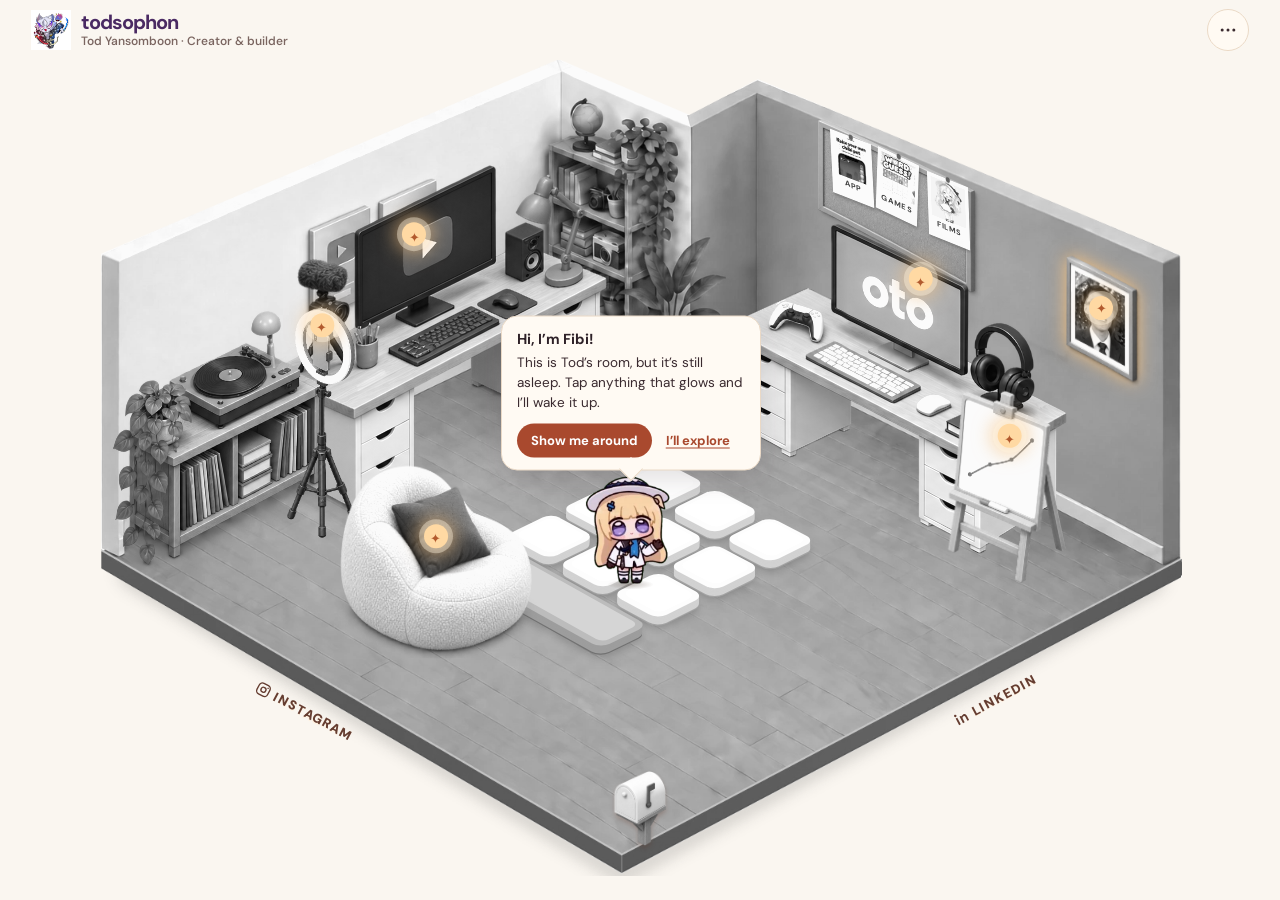
==== index.html @ 8a1beaa6 "Publish calmer guided room with grayscale reveal Built from todsophon-portfolio dd5a5fe with npm run" ====
<!doctype html>
<html lang="en">
<head>
  <meta charset="UTF-8">
  <meta name="viewport" content="width=device-width, initial-scale=1">
  <meta name="theme-color" content="#362051">
  <meta name="description" content="Step inside Tod Yansomboon's little world of content, community, and AI companions. Explore YouTube, TikTok, and Oto at Frisson Labs.">
  <title>Todsophon — Tod Yansomboon · Creator & builder</title>
  <link rel="icon" type="image/png" href="assets/tod-mascot.png">
  <link rel="stylesheet" href="styles.css">
  <link rel="stylesheet" href="room.css?v=19">
  <link rel="stylesheet" href="portfolio.css">
  <link rel="stylesheet" href="brand.css">
  <link rel="stylesheet" href="brand-details.css">
  <link rel="stylesheet" href="room-experience.css?v=32">
  <link rel="stylesheet" href="gallery.css">
  <link rel="stylesheet" href="room-first.css?v=32">
  <link rel="stylesheet" href="room-reveal.css?v=41">
  <link rel="stylesheet" href="pinboard.css?v=19">
  <link rel="stylesheet" href="portfolio-update.css?v=37">
  <link rel="stylesheet" href="guided-room.css?v=41">
  <script src="content.js?v=41" defer></script>
  <script src="app.js?v=41" defer></script>
  <script type="module" src="pinboard.js?v=41"></script>
  <script type="module" src="room.js?v=41"></script>
  <script type="module" src="room-experience.js?v=32"></script>
</head>
<body>
  <a class="skip-link" href="#scene-section">Skip to the room</a>
  <header class="site-header">
    <a class="brand" href="./" aria-label="Todsophon — Tod Yansomboon, home"><img class="brand-mascot" src="assets/tod-mascot.png" alt="" width="600" height="600"><span class="brand-caption">todsophon<span>Tod Yansomboon · Creator &amp; builder</span></span></a>
    <div class="room-menu">
      <button class="room-menu-button" id="room-menu-button" type="button" aria-expanded="false" aria-controls="room-menu" aria-label="Menu"><svg viewBox="0 0 24 24" width="20" height="20" fill="currentColor" aria-hidden="true"><circle cx="5" cy="12" r="1.8"/><circle cx="12" cy="12" r="1.8"/><circle cx="19" cy="12" r="1.8"/></svg></button>
      <div class="room-menu-list" id="room-menu" hidden>
        <a href="#about" data-open="about">About Tod</a>
        <a href="#resume" data-open="resume">Résumé</a>
        <a href="mailto:todsopon@hotmail.com">Email Tod</a>
        <hr>
        <button class="view-toggle" id="view-toggle" type="button" aria-pressed="false">List view</button>
        <button class="arrange-toggle" id="arrange-toggle" type="button" aria-pressed="false" aria-controls="scene room-editor">Arrange room</button>
        <button id="keys-play" type="button">Let Fibi play the keyboard</button>
        <button id="sound-toggle" type="button" aria-pressed="true">Keyboard sound: on</button>
        <button id="tour-replay" type="button">Replay Fibi’s tour</button>
      </div>
    </div>
  </header>

  <main id="main">
    <section class="world" aria-labelledby="welcome-heading">
      <div class="intro">
        <p class="eyebrow"><span class="tiny-star" aria-hidden="true">✦</span> CONTENT. COMMUNITY. PRODUCT.</p>
        <h1 id="welcome-heading">A little world<br>of things<br> I <em>make.</em></h1>
        <div class="intro-person">
          <a class="portrait-print" data-open="about" href="#about" aria-label="Meet Tod — read my story">
            <img src="assets/tod-portrait.png" alt="Tod Yansomboon" width="200" height="200" decoding="async">
            <span class="portrait-caption" aria-hidden="true">that's me <span>↗</span></span>
          </a>
          <p class="intro-copy"><strong>Hey, I'm Tod.</strong>I turn audience insights into content and product experiences.</p>
        </div>
        <div class="intro-actions"><button class="tour-button" id="tour-button">Explore my work <span aria-hidden="true">↗</span></button><button class="watch-reel" data-screening aria-label="Open my video gallery" title="Watch my videos"><span aria-hidden="true">▶</span></button></div>
        <a class="current-role" data-open="oto" href="#work/oto"><span aria-hidden="true"></span> Currently at <strong>Frisson Labs / Oto</strong></a>
      </div>

      <div class="scene-section" id="scene-section">
        <span class="visually-hidden" id="room-hint"></span>
        <div class="scene cozy-room" id="scene" role="group" aria-label="Cozy illustrated studio with movable furniture" aria-describedby="room-instructions">
          <img class="room-art" src="assets/studio-background-guided.webp" alt="A warm creative studio with wooden floors, a bookcase, plants, and silver and gold play-button awards hanging side by side" width="1536" height="1024" draggable="false" fetchpriority="high">
          <div class="wall-awards" aria-label="Todsophon's YouTube milestones">
            <button class="wall-award wall-award-silver" data-open="youtube" data-milestone="silver" aria-label="Silver YouTube award: the first 100,000 subscribers. Read the story"><span class="award-open" aria-hidden="true">↗</span><span class="award-tooltip" aria-hidden="true">The first 100K ↗</span></button>
            <button class="wall-award wall-award-gold" data-open="youtube" data-milestone="gold" aria-label="Gold YouTube award: one million subscribers. Read the story"><span class="award-open" aria-hidden="true">↗</span><span class="award-tooltip" aria-hidden="true">One million ↗</span></button>
          </div>
          <button class="wall-portrait" data-open="about" aria-label="Meet Tod Yansomboon. Drag the portrait along the wall, or click to explore" aria-describedby="wall-portrait-instructions" title="Drag to move the portrait, or click to meet Tod"><img src="assets/tod-wall-frame-v2.png" alt="" width="1186" height="1326" draggable="false"><span>Meet Tod ↗</span><i class="portrait-drag-hint" aria-hidden="true">☷</i></button>
          <div class="wall-pinboard" aria-label="Oto project pinboard">
            <button class="board-note board-note-product" type="button" data-note="product" data-open="oto" aria-label="Oto app project: drag this photo on the board or click to explore"><span class="note-photo" aria-hidden="true"><img src="assets/pin-app.webp" alt="" width="180" height="200" draggable="false"><span>APP</span></span></button>
            <button class="board-note board-note-community" type="button" data-note="community" data-open="oto" aria-label="Oto game projects: drag this photo or click to explore"><span class="note-photo" aria-hidden="true"><img src="assets/pin-games.webp" alt="" width="180" height="200" draggable="false"><span>GAMES</span></span></button>
            <button class="board-note board-note-films" type="button" data-note="films" data-open="oto" aria-label="Oto AI video projects: drag this photo or click to explore"><span class="note-photo" aria-hidden="true"><img src="assets/pin-films.webp" alt="" width="180" height="200" draggable="false"><span>FILMS</span></span></button>
          </div>
          <svg class="tile-room" id="tile-room" viewBox="0 0 1000 666.6667" aria-hidden="true">
            <g id="floor-tiles"></g>
            <g id="placement-preview" pointer-events="none"></g>
          </svg>
          <div id="furniture-layer" class="furniture-layer"></div>
          <nav class="contact-ledge" aria-label="Continue with Tod">
            <a class="ledge-build room-mailbox" href="mailto:todsopon@hotmail.com" aria-label="Email Tod"><img src="assets/mailbox.webp" alt="" width="460" height="663" draggable="false"><span>Say hello</span></a>
            <a class="ledge-instagram" href="https://www.instagram.com/tod_desu/" target="_blank" rel="noopener noreferrer"><svg class="social-mark" viewBox="0 0 24 24" fill="none" aria-hidden="true"><rect x="2.5" y="2.5" width="19" height="19" rx="5.5" stroke="currentColor" stroke-width="2.2"/><circle cx="12" cy="12" r="4" stroke="currentColor" stroke-width="2.2"/><circle cx="17.5" cy="6.5" r="1.2" fill="currentColor"/></svg><span>Instagram</span></a>
            <a class="ledge-linkedin" href="https://www.linkedin.com/in/todsophon" target="_blank" rel="noopener noreferrer"><svg class="social-mark" viewBox="0 0 24 24" fill="currentColor" aria-hidden="true"><circle cx="4.5" cy="5" r="2"/><path d="M3 9h3v12H3zm7 0h3v1.6c.9-1.2 2.1-1.9 3.7-1.9 3.1 0 4.3 2 4.3 5.2V21h-3v-6.7c0-1.8-.5-2.7-2-2.7-1.8 0-3 1.3-3 3.1V21h-3z"/></svg><span>LinkedIn</span></a>
          </nav>
          <span id="fibi-destination" class="fibi-destination" aria-hidden="true" hidden></span>
          <div class="speech-bubble" id="speech-bubble"><span id="speech-message" aria-live="polite">Hi, I’m Fibi! Make yourself at home.</span><div class="speech-actions" id="speech-actions" hidden></div></div>
          <div class="character" id="character">
            <button class="character-button" id="fibi-button" aria-label="Say hello to Fibi" aria-describedby="fibi-instructions"><span class="character-sprite" id="character-image" role="img" aria-label="Fibi, your little room guide"></span></button>
            <span class="character-name">Fibi <span>your guide</span></span>
          </div>
        </div>
        <div class="room-editor" id="room-editor" hidden>
          <div class="editor-heading"><strong id="selected-furniture">Make it yours</strong><div class="history-buttons"><button id="undo-room" disabled>Undo</button><button id="reset-room">Reset room</button><button id="arrange-done" class="arrange-done">Done</button></div></div>
          <p id="room-instructions">Drag to snap into place. Select a piece and tap the floor to move it there. Arrow keys move; Enter places; Escape cancels.</p>
          <div class="placement-controls" id="placement-controls" hidden>
            <div class="nudge-buttons" role="group" aria-label="Move selected furniture one step"><button data-nudge="-1,0" aria-label="Move one step back left">↖</button><button data-nudge="0,-1" aria-label="Move one step back right">↗</button><button data-nudge="0,1" aria-label="Move one step front left">↙</button><button data-nudge="1,0" aria-label="Move one step front right">↘</button></div>
            <button id="place-furniture">Place here</button><button id="cancel-placement">Cancel</button>
          </div>
          <p id="placement-feedback" class="placement-feedback" role="status" aria-live="polite" aria-atomic="true">Choose a piece to start.</p>
        </div>
        <div class="list-view" id="list-view" hidden>
          <a class="list-item" data-open="oto" href="#work/oto"><span class="list-number">01</span><span><strong>Oto / Frisson Labs</strong><small>Current role · Product, content & audience insights</small></span><span class="list-arrow">↗</span></a>
          <a class="list-item" data-open="youtube" href="#work/youtube"><span class="list-number">02</span><span><strong>YouTube</strong><small>1.81M subscribers · September 2026</small></span><span class="list-arrow">↗</span></a>
          <a class="list-item" data-open="tiktok" href="#work/tiktok"><span class="list-number">03</span><span><strong>TikTok & short-form</strong><small>Hooks, formats & creative experiments</small></span><span class="list-arrow">↗</span></a>
          <a class="list-item" data-open="analytics" href="#work/analytics"><span class="list-number">04</span><span><strong>A head for the numbers</strong><small>Applied analytics & predictive modeling projects</small></span><span class="list-arrow">↗</span></a>
          <a class="list-item" data-open="about" href="#about"><span class="list-number">05</span><span><strong>The person behind the room</strong><small>From Thailand to Seattle, with a camera along the way</small></span><span class="list-arrow">↗</span></a>
        </div>
        <span class="visually-hidden room-save-status" id="room-save-status" role="status"></span>
        <span class="visually-hidden" id="fibi-instructions">Fibi wanders around the room. Click a spot on the floor to guide her, or focus Fibi and use the arrow keys.</span>
        <span class="visually-hidden" id="wall-portrait-instructions">Drag the portrait around the teal wall or use arrow keys while focused. Click to meet Tod. Its position is saved in this browser.</span>
        <span class="visually-hidden" id="board-instructions">The three pinned notes can be dragged around the Oto board and saved in this browser. Click a note to explore its subject.</span>
        <span class="visually-hidden" id="fibi-status" role="status" aria-live="polite"></span>
      </div>
    </section>

    <section class="work-strip" id="work-navigation" aria-label="Explore my work">
      <div class="strip-intro"><span class="eyebrow">SELECTED WORK</span><span>A few things<br>I've put into the world.</span></div>
      <a class="work-button" data-open="oto" href="#work/oto"><span class="work-number">01</span><span class="work-copy"><strong>Oto <span class="work-company">/ Frisson Labs</span></strong><small>Current role · Product & content</small></span><span class="work-arrow" aria-hidden="true">↗</span></a>
      <a class="work-button" data-open="youtube" href="#work/youtube"><span class="work-number">02</span><span class="work-copy"><strong>YouTube</strong><small>1.81M subscribers · September 2026</small></span><span class="work-arrow" aria-hidden="true">↗</span></a>
      <a class="work-button" data-open="tiktok" href="#work/tiktok"><span class="work-number">03</span><span class="work-copy"><strong>TikTok</strong><small>Short-form & creative testing</small></span><span class="work-arrow" aria-hidden="true">↗</span></a>
    </section>

    <section class="beyond-room" aria-labelledby="beyond-heading">
      <div class="beyond-intro"><p class="eyebrow">THE PERSON BEHIND TODSOPHON</p><h2 id="beyond-heading">Creative instincts.<br><em>Analytical thinking.</em></h2><p>Making things is one half of my work. Understanding how people respond is the other.</p><div class="creator-signature"><img src="assets/tod-mascot.png" width="600" height="600" alt="My Todsophon mascot: a white cat warrior in a navy jacket with purple and blue flames" loading="lazy"><a class="text-link" data-open="resume" href="#resume">The full résumé <span aria-hidden="true">↗</span></a></div></div>
      <div class="experience-preview">
        <a class="experience-preview-item" href="#work/oto" data-open="oto"><span class="experience-mark" aria-hidden="true">✳</span><span><small>FRISSON LABS · SOCIAL MEDIA ANALYST</small><strong>From audience signals to product decisions.</strong><span>Web and iOS iteration, short-form video, and experiments in hooks and calls to action.</span></span><span class="experience-arrow" aria-hidden="true">↗</span></a>
        <a class="experience-preview-item" href="#work/analytics" data-open="analytics"><span class="experience-mark" aria-hidden="true">↗</span><span><small>GROWTH & APPLIED ANALYTICS</small><strong>Following the story in the data.</strong><span>Growth work at Spotly, a Salesforce capstone, and customer churn modeling.</span></span><span class="experience-arrow" aria-hidden="true">↗</span></a>
        <a class="experience-preview-item" href="#about" data-open="about"><span class="experience-mark" aria-hidden="true">☼</span><span><small>THE PERSON BEHIND IT ALL</small><strong>A creator, a builder, and a curious person.</strong><span>My path through content, community, and business analytics.</span></span><span class="experience-arrow" aria-hidden="true">↗</span></a>
      </div>
    </section>

    <section class="contact-section" id="contact" aria-labelledby="contact-heading">
      <div><p class="eyebrow">LEAVE A LITTLE NOTE</p><h2 id="contact-heading">Got something in mind?<br><em>Let's make it happen.</em></h2><p>For creative collaborations, product ideas, or a good conversation.</p></div>
      <div class="contact-links"><a class="email-link" href="mailto:todsopon@hotmail.com">todsopon@hotmail.com <span aria-hidden="true">↗</span></a><div><a href="https://www.linkedin.com/in/todsophon" target="_blank" rel="noopener noreferrer">LinkedIn ↗</a><a href="https://www.youtube.com/@Todsophon" target="_blank" rel="noopener noreferrer">YouTube ↗</a></div></div>
    </section>
  </main>

  <footer class="site-footer"><span>Made with curiosity, and a little chaos.</span><span class="footer-right">A world in progress <span aria-hidden="true">✳</span> <span>© <span id="year">2026</span> Tod Yansomboon</span></span></footer>

  <dialog class="project-dialog" id="project-dialog" aria-labelledby="dialog-title">
    <div class="dialog-topbar"><span id="dialog-label" class="eyebrow">A CHAPTER FROM MY WORLD</span><div class="dialog-tools"><button id="dialog-copy-link" aria-label="Copy link to this chapter">Copy link <span aria-hidden="true">↗</span></button><button id="dialog-print" hidden>Print résumé</button><button class="close-button" id="dialog-close" aria-label="Close project details">✕</button></div></div>
    <div id="share-feedback" role="status" aria-live="polite"></div>
    <div class="dialog-content" id="dialog-content"></div>
    <div class="dialog-footer"><button class="back-button" id="dialog-back">← Back to the room</button><button class="next-button" id="dialog-next">Next chapter →</button></div>
  </dialog>
  <noscript><p class="no-script">This room uses JavaScript for its interactive details. You can also explore <a href="https://www.oto.chat/">Oto</a> and <a href="https://stories.spu.edu/articles/a-virtual-place-to-belong-with-tod-yansomboon-24">Tod's creator story</a>.</p></noscript>
</body>
</html>
---- styles.css ----
@import url('https://fonts.googleapis.com/css2?family=DM+Sans:wght@400;450;500;550;600;650;700&display=swap');

:root{--paper:#f5f3ed;--ink:#30362d;--muted:#727669;--line:#dbddd2;--orange:#e75e38;--green:#455741;--white:#fffcf6;--font:'DM Sans',Arial,sans-serif;font-family:var(--font);color:var(--ink);background:var(--paper);font-synthesis:none;font-size:16px}
*{box-sizing:border-box}body{margin:0}button,a{-webkit-tap-highlight-color:transparent}button{font:inherit;color:inherit;cursor:pointer}button{border:0;background:none}button:focus-visible,a:focus-visible{outline:3px solid var(--orange);outline-offset:6px}a{color:inherit}button:disabled{cursor:default}button[hidden],[hidden]{display:none!important}.skip-link{position:absolute;top:-80px;left:20px;z-index:20;background:var(--white);padding:12px}.skip-link:focus{top:10px}.site-header{height:99px;max-width:1600px;margin:auto;padding:0 4.5%;display:flex;align-items:center;gap:36px;border-bottom:1px solid var(--line)}.brand{display:flex;align-items:center;gap:11px;font-weight:650;font-size:20px;letter-spacing:-.8px;text-decoration:none;white-space:nowrap}.brand-mark{display:inline-flex;align-items:center;justify-content:center;width:31px;height:34px;background:var(--orange);color:var(--white);font-size:30px;border-radius:8px 8px 8px 2px;line-height:1;padding-bottom:4px;font-family:Georgia,serif;font-style:italic}.brand-period{color:var(--orange)}nav{display:flex;gap:30px;margin-left:auto}.nav-link{font-size:14px;padding:12px 0;position:relative}.nav-link.active:after{content:'';position:absolute;bottom:3px;left:0;width:23px;height:2px;background:var(--orange)}.nav-link:hover{color:var(--orange)}.nav-link span{margin-left:5px}.header-note{margin-left:auto;font-size:12px;color:var(--muted);display:flex;align-items:center;gap:8px}.sun-icon{font-size:24px;color:#a18c4f}main{max-width:1600px;margin:auto;padding:0 4.5%}.world{display:grid;grid-template-columns:300px minmax(0,1fr);min-height:600px;padding-top:36px;position:relative;align-items:center}.intro{padding:3px 0 35px;position:relative;z-index:2}.eyebrow{font-size:11px;letter-spacing:1.8px;font-weight:650;line-height:1.5;margin:0}.tiny-star{color:var(--orange);font-size:17px;margin-right:4px;vertical-align:-1px}h1{font-size:clamp(46px,4.2vw,68px);font-weight:500;line-height:1.06;letter-spacing:-3.5px;margin:27px 0 25px}h1 em{font-family:'DM Serif Display',Georgia,serif;color:var(--orange);font-weight:400;font-size:1.16em}.intro-copy{font-size:15px;line-height:1.8;color:#646c60}.wave{font-size:20px;margin-left:8px;color:var(--orange)}.tour-button{margin-top:15px;background:var(--green);color:#fffdf6;padding:14px 20px;border-radius:7px;font-size:14px;display:flex;align-items:center;gap:31px;transition:background .2s,transform .2s}.tour-button:hover{background:#30432b;transform:translateY(-2px)}.tour-button span{font-size:21px;line-height:1}.intro-footnote{font-family:'DM Serif Display',Georgia,serif;font-style:italic;font-size:14px;color:#7b8072;margin-top:17px;display:flex;align-items:center;gap:8px;transform:rotate(-3deg)}.hand-arrow{font-size:29px}.scene-section{position:relative;align-self:stretch;display:flex;flex-direction:column;justify-content:center;margin-left:-48px;min-width:0}.scene-topline,.scene-bottomline{display:flex;align-items:center;justify-content:space-between;gap:16px;color:var(--muted);font-size:12px;z-index:3}.scene-topline{padding-left:60px}.room-caption{font-size:10px;letter-spacing:1.7px}.room-caption span{margin:0 8px;color:#a2a695}.view-toggle{border:1px solid var(--line);border-radius:6px;background:#f8f6f1;padding:9px 12px;font-size:12px;display:flex;gap:7px;align-items:center}.view-toggle:hover{border-color:var(--muted)}.scene{position:relative;width:100%;aspect-ratio:1.5;isolation:isolate}.room-art{width:100%;height:100%;object-fit:contain;display:block;mix-blend-mode:multiply;user-select:none;pointer-events:none}.hotspot{position:absolute;z-index:3;display:flex;align-items:center;gap:7px;background:rgba(255,253,247,.96);padding:7px 11px 7px 7px;border:1px solid #d9dccc;border-radius:7px;box-shadow:0 3px 0 #d7d8cb6e;transition:transform .2s,box-shadow .2s;white-space:nowrap}.hotspot:after{content:'';position:absolute;left:19px;bottom:-12px;width:1px;height:11px;background:#777e60}.hotspot:hover,.hotspot:focus-visible{transform:translateY(-5px);box-shadow:0 7px 0 #d7d8cb6e}.hotspot-label{font-size:12px;font-weight:600;letter-spacing:-.2px}.hotspot-label>span{margin-left:9px;color:#929785}.hotspot-icon{display:flex;align-items:center;justify-content:center;border-radius:4px;width:25px;height:24px;color:white;font-size:12px}.youtube-icon{background:#e75b43}.oto-icon{background:#6686a5;font-size:24px}.tiktok-icon{background:#30382f;font-size:23px;text-shadow:1px 0 #ef6c8b,-1px 0 #62cac5}.about-icon{background:#d59847;font-size:20px}.hotspot-youtube{left:19%;top:32%}.hotspot-oto{right:8%;top:25%}.hotspot-tiktok{right:9%;top:60%}.hotspot-about{left:15%;top:68%}.character{position:absolute;left:51%;top:69%;width:13%;min-width:66px;max-width:115px;transform:translate(-50%,-100%);z-index:4;transition:left .8s ease,top .8s ease;text-align:center}.character-button{display:block;padding:0;width:100%;line-height:0;transition:transform .18s}.character-button:hover{transform:translateY(-7px) rotate(-3deg)}.character-button img{display:block;width:100%;height:auto;object-fit:contain;filter:drop-shadow(0 8px 3px #2a312021)}.character-name{display:inline-block;background:var(--white);padding:4px 9px;border:1px solid #d5dacc;border-radius:4px;font-size:11px;font-weight:700;white-space:nowrap}.character-name>span{font-weight:400;color:var(--muted);font-size:10px;margin-left:3px}.speech-bubble{position:absolute;bottom:calc(100% + 7px);left:50%;transform:translateX(-50%) rotate(-3deg);width:148px;background:#fffcf6;border:1px solid #d8dbce;border-radius:9px;padding:11px 10px;font-size:12px;line-height:1.5;box-shadow:0 3px 0 #dddcd0;pointer-events:none}.speech-bubble:after{content:'';width:10px;height:10px;position:absolute;bottom:-6px;left:46%;background:#fffcf6;border-right:1px solid #d8dbce;border-bottom:1px solid #d8dbce;transform:rotate(45deg)}.scene-bottomline{padding:0 9px 21px 74px;margin-top:-7px}.cursor-icon{display:inline-block;color:var(--orange);font-size:20px;transform:rotate(-8deg);margin-right:5px}.keyboard-hint{display:flex;align-items:center;gap:4px;font-size:11px}kbd{font:inherit;border:1px solid var(--line);border-bottom-width:2px;border-radius:3px;min-width:20px;padding:3px 5px;text-align:center}.keyboard-hint kbd:last-of-type{margin-right:5px}.work-strip{display:grid;grid-template-columns:1.1fr 1fr 1fr 1.4fr;border-top:1px solid var(--line);border-bottom:1px solid var(--line);padding:27px 0;align-items:stretch;gap:0}.strip-intro{display:flex;flex-direction:column;gap:8px;font-size:13px;line-height:1.5}.strip-intro .eyebrow{font-size:10px;color:var(--muted);letter-spacing:1.6px}.work-button{display:flex;align-items:center;gap:16px;text-align:left;border-left:1px solid var(--line);padding:8px 24px;transition:background .2s}.work-button:hover{background:#e9ebdf}.work-number{align-self:flex-start;font-size:11px;color:#969c8c;padding-top:6px}.work-copy{display:flex;flex-direction:column;gap:7px}.work-copy strong{font-size:18px;letter-spacing:-.5px;font-weight:600;line-height:1.3}.work-copy small{font-size:12px;color:var(--muted);line-height:1.4}.work-company{font-size:14px;font-weight:450}.work-arrow{margin-left:auto;font-size:22px;color:#858d7a}.site-footer{max-width:1600px;margin:auto;padding:25px 4.5%;display:flex;justify-content:space-between;gap:20px;font-size:11px;color:#7b8173}.footer-right{display:flex;gap:13px;align-items:center}.footer-right>span:nth-child(1){color:var(--orange);font-size:15px}.list-view{padding:25px 0 30px 75px;min-height:460px;display:flex;flex-direction:column;justify-content:center}.list-item{display:flex;align-items:center;text-align:left;border-bottom:1px solid var(--line);padding:26px 18px;gap:25px}.list-item:hover{background:#eeeee3}.list-number{font-size:12px;color:var(--muted)}.list-item strong{font-size:23px;font-weight:500;letter-spacing:-.6px}.list-item small{display:block;margin-top:6px;font-size:13px;color:var(--muted)}.list-arrow{font-size:24px;margin-left:auto}.project-dialog{width:min(720px,calc(100% - 32px));max-height:calc(100dvh - 56px);border:1px solid #c9cdbf;border-radius:15px;padding:0;background:var(--white);color:var(--ink);box-shadow:0 30px 100px #2b35254d;overscroll-behavior:contain}.project-dialog::backdrop{background:#24302377;backdrop-filter:blur(5px)}.project-dialog[open]{animation:dialog-in .2s ease-out}.dialog-topbar{padding:19px 27px;border-bottom:1px solid var(--line);display:flex;align-items:center;justify-content:space-between;gap:15px}.dialog-topbar .eyebrow{font-size:10px;color:var(--muted)}.close-button{width:36px;height:36px;border-radius:50%;background:#eceee4;font-size:17px}.close-button:hover{background:#dfe3d3}.dialog-content{padding:34px 40px 40px}.project-kicker{font-size:12px;letter-spacing:2px;font-weight:650;color:var(--orange);margin:0 0 14px}.dialog-content h2{font-family:'DM Serif Display',Georgia,serif;font-size:47px;font-weight:400;letter-spacing:-1.5px;line-height:1.1;margin:0 0 20px}.dialog-lead{font-size:17px;line-height:1.7;color:#606959}.dialog-content h3{font-size:17px;margin:30px 0 10px}.dialog-content p{line-height:1.75}.dialog-content p:not(.dialog-lead):not(.project-kicker):not(.source-note){font-size:15px;color:#616a59}.metric-grid{display:grid;grid-template-columns:1fr 1fr;gap:12px;margin:30px 0 10px}.metric{border:1px solid #d7ddcc;border-radius:7px;padding:23px;background:#eef0e5}.metric strong{font-size:40px;letter-spacing:-1.8px;font-weight:500;display:block}.metric span{font-size:13px;color:#646f5c;display:block;margin-top:7px}.source-note{font-size:11px!important;color:#7f8776;line-height:1.7}.source-note a{text-underline-offset:3px}.external-link{display:inline-flex;align-items:center;gap:22px;padding:13px 17px;background:var(--green);color:#fffdf6;border-radius:5px;text-decoration:none;font-size:14px;margin-top:13px}.external-link:hover{background:#2e402a}.pending-note{margin:25px 0 0;padding:15px 18px;border:1px dashed #bcc4ae;border-radius:6px;color:#788267;font-size:13px!important;background:#f5f5ec}.project-tags{display:flex;gap:8px;flex-wrap:wrap;margin:24px 0}.project-tags span{font-size:12px;padding:7px 11px;background:#e9eee0;border-radius:5px}.dialog-footer{display:flex;align-items:center;justify-content:space-between;gap:14px;border-top:1px solid var(--line);padding:20px 25px;font-size:13px}.back-button{color:var(--muted)}.next-button{font-weight:600}.next-button:hover,.back-button:hover{color:var(--orange)}.no-script{margin:25px;padding:20px}.avatar-inline{float:right;width:95px;height:95px;object-fit:contain;margin:0 0 10px 20px}.featured-quote{font-family:'DM Serif Display',Georgia,serif;font-size:29px;line-height:1.4;border-left:3px solid var(--orange);padding-left:21px;margin:26px 0}.draft-label{display:inline-block;font-size:11px;letter-spacing:1px;padding:5px 8px;border-radius:3px;background:#ede8dc;color:#827760;margin:0 0 12px}.chapter-list{list-style:none;padding:0;margin:25px 0}.chapter-list li{padding:17px 0;border-top:1px solid var(--line);display:grid;grid-template-columns:60px 1fr;gap:15px;font-size:15px;line-height:1.5}.chapter-list time{color:var(--orange);font-size:12px;padding-top:3px}@keyframes dialog-in{from{opacity:0;transform:translateY(15px)}to{opacity:1;transform:translateY(0)}}
@media(min-width:1450px){.world{grid-template-columns:340px 1fr}.scene-section{margin-left:-35px}.intro{padding-left:10px}.scene-topline{padding-top:12px}.scene{max-height:690px}.site-header{height:108px}}
@media(max-width:1100px){.header-note{display:none}.site-header nav{margin-left:auto}.world{grid-template-columns:260px minmax(0,1fr);min-height:530px}.scene-section{margin-left:-55px}h1{font-size:51px}.scene-topline{padding-left:60px}.room-caption{font-size:9px;letter-spacing:.8px}.scene-bottomline{padding-left:40px;flex-wrap:wrap;gap:8px}.keyboard-hint{display:none}.hotspot{padding:5px 7px 5px 5px;gap:5px}.hotspot-label{font-size:10px}.hotspot-icon{width:20px;height:20px}.hotspot-label>span{margin-left:4px}.work-button{padding:5px 16px;gap:10px}.work-copy strong{font-size:17px}.work-company{display:block;font-size:12px}.work-arrow{font-size:18px}.speech-bubble{font-size:11px;width:132px;padding:8px}.intro-copy{font-size:14px}.intro-footnote{font-size:12px}.hotspot-oto{right:3%}.hotspot-tiktok{right:3%}}
@media(max-width:760px){.site-header{height:77px;padding:0 6%;gap:20px}.brand{font-size:17px;letter-spacing:-.7px}.brand-mark{width:27px;height:30px;font-size:25px}.site-header nav{gap:17px}.nav-link{font-size:12px}.nav-link:first-child{display:none}.nav-link:last-child span{display:none}main{padding:0 6%}.world{display:flex;flex-direction:column;align-items:stretch;padding-top:35px;min-height:0}.intro{padding:0 0 25px;max-width:none}.intro>.eyebrow{font-size:10px}h1{font-size:51px;letter-spacing:-2.8px;line-height:1.03;margin:16px 0}h1 br:nth-child(2){display:none}h1 br:nth-child(2):after{content:' '}.intro-copy{font-size:14px;line-height:1.7;margin:0}.intro-copy br:first-of-type{display:none}.intro-copy .wave{margin-right:6px}.intro-copy br:last-of-type{display:none}.tour-button{position:absolute;right:0;bottom:32px;padding:12px 15px;gap:17px;font-size:12px}.intro-copy{max-width:calc(100% - 135px)}.intro-footnote{display:none}.scene-section{margin:0 -5%;min-width:0}.scene-topline{padding:0 4%;margin-top:10px}.room-caption{font-size:9px;letter-spacing:.9px}.view-toggle{font-size:11px;padding:8px 10px}.scene{margin-top:5px}.scene-bottomline{padding:9px 5% 25px;font-size:11px}.hotspot-youtube{left:12%;top:29%}.hotspot-oto{right:3%;top:22%}.hotspot-about{left:6%;top:68%}.hotspot-tiktok{right:4%;top:61%}.hotspot-label{font-size:10px}.hotspot-icon{width:19px;height:19px}.hotspot-oto .hotspot-label{font-size:10px}.hotspot-label>span{display:none}.speech-bubble{font-size:10px;width:110px;padding:6px 8px;bottom:calc(100% + 5px)}.character{min-width:51px;width:13%}.character-name{font-size:9px;padding:3px 6px}.character-name>span{display:none}.work-strip{grid-template-columns:1fr;padding:0}.strip-intro{padding:22px 0;flex-direction:row;align-items:center;justify-content:space-between;font-size:12px}.strip-intro>span:last-child{text-align:right}.work-button{border-left:0;border-top:1px solid var(--line);padding:23px 5px;gap:22px}.work-number{align-self:center;padding:0}.work-copy strong{font-size:19px}.work-company{display:inline;font-size:14px}.work-copy small{font-size:12px}.work-arrow{font-size:24px}.site-footer{padding:25px 6%;font-size:10px;line-height:1.7;flex-direction:column;gap:8px}.footer-right{gap:9px}.list-view{padding:10px 5% 20px;min-height:370px}.list-item{padding:21px 10px;gap:17px}.list-item strong{font-size:21px}.list-item small{font-size:12px}.dialog-content{padding:27px 24px 32px}.dialog-content h2{font-size:37px}.dialog-topbar{padding:12px 20px}.dialog-lead{font-size:16px}.metric{padding:18px 14px}.metric strong{font-size:34px}.metric span{font-size:12px}.dialog-footer{padding:18px 20px;font-size:12px}.project-dialog{max-height:calc(100dvh - 24px)}.featured-quote{font-size:25px}}
@media(max-width:380px){.site-header{gap:10px}.brand{font-size:15px}.site-header nav{gap:12px}.nav-link{font-size:11px}h1{font-size:45px}.intro-copy{max-width:calc(100% - 110px);font-size:12px}.tour-button{gap:8px;padding:11px;font-size:11px}.hotspot-label{font-size:9px}.hotspot-oto .hotspot-label{font-size:9px}.hotspot-icon{width:17px;height:17px}.room-caption{font-size:8px}.scene-bottomline{font-size:10px}}
@media(prefers-reduced-motion:reduce){*,*:before,*:after{animation:none!important;transition:none!important;scroll-behavior:auto!important}}
.character-sprite{display:block;width:100%;aspect-ratio:1;background-image:url('assets/fibi-idle.png');background-size:1500% 100%;background-repeat:no-repeat;filter:drop-shadow(0 7px 3px #30302022);animation:fibi-idle 1.4s steps(var(--sprite-steps,14)) infinite alternate}
@keyframes fibi-idle{from{background-position:0% 0}to{background-position:100% 0}}
.intro-copy{font-size:16px}.nav-link,.view-toggle,.hotspot-label,.hotspot-oto .hotspot-label,.scene-bottomline,.work-copy small,.list-item small{font-size:14px}.eyebrow,.strip-intro .eyebrow,.room-caption,.header-note,.keyboard-hint,.work-number,.site-footer,.source-note,.dialog-topbar .eyebrow,.character-name,.character-name>span,.speech-bubble{font-size:12px}.dialog-content p:not(.dialog-lead):not(.project-kicker):not(.source-note){font-size:16px}.speech-bubble{width:154px}.hotspot-youtube{left:24%;top:24%}.hotspot-oto{right:8%;top:24%}.hotspot-tiktok{right:9%;top:49%}.hotspot-about{left:8%;top:62%}.character{top:69%}.scene{margin-top:17px;margin-bottom:10px}
@media(max-width:1100px){.room-caption{font-size:10px}.hotspot{padding:5px}.hotspot-icon{width:21px;height:21px}.hotspot-youtube{left:14%;top:21%}.hotspot-oto{right:3%;top:13%}.hotspot-about{left:3%;top:65%}.hotspot-tiktok{right:2%;top:49%}.scene-bottomline{font-size:12px}.scene-topline{padding-left:45px}.speech-bubble{width:140px;font-size:12px}.character{width:16%}.work-copy small{font-size:12px}}
@media(max-width:760px){.nav-link{font-size:13px}.scene-topline{padding:0 4%}.view-toggle{font-size:12px}.intro-copy{font-size:14px}.hotspot-label,.hotspot-oto .hotspot-label{font-size:12px}.hotspot-icon{width:22px;height:22px}.hotspot-youtube{left:10%;top:21%}.hotspot-oto{right:2%;top:10%}.hotspot-about{left:2%;top:67%}.hotspot-tiktok{right:2%;top:51%}.character{width:18%;top:70%}.speech-bubble{width:138px;font-size:12px}.character-name{font-size:11px}.work-copy small{font-size:14px}.site-footer{font-size:12px}.scene-bottomline{padding-top:4px}.room-caption{font-size:10px}.intro>.eyebrow{font-size:12px}.list-item small{font-size:14px}.tour-button{font-size:14px}.intro-copy{max-width:calc(100% - 150px)}.scene{margin-top:23px}}
@media(prefers-reduced-motion:reduce){.character-sprite{animation:none}}
/* Readability, short animations, and small-screen room framing. */
:root{--muted:#646c60}
.source-note,.site-footer,.intro-footnote,.work-number,.room-caption,.work-arrow,.hotspot-label>span{color:#646c60}.project-kicker{color:#ba4425}
.character-sprite{animation-iteration-count:3;animation-fill-mode:forwards}
.scene>.speech-bubble{left:51%;top:35%;bottom:auto;z-index:5}
@media(min-width:761px) and (max-height:850px){.site-header{height:80px}.world{padding-top:23px;min-height:560px}.scene{max-width:735px;align-self:center}.scene-topline{padding-left:50px}.scene-bottomline{padding-left:40px;gap:12px;font-size:12px}.intro{padding-bottom:15px}h1{font-size:51px}.intro-copy{font-size:15px}.work-strip{padding:22px 0}}
@media(max-width:760px){.scene{margin-bottom:82px}.scene>.speech-bubble{top:calc(100% + 15px);left:50%;width:max-content;max-width:calc(100% - 38px);min-height:38px;transform:translateX(-50%);padding:9px 13px;font-size:12px}.scene>.speech-bubble:after{top:-6px;bottom:auto;transform:rotate(225deg)}.character{max-width:85px}.intro-copy{max-width:none;padding-right:0}.tour-button{position:static;display:inline-flex;margin-top:20px}.intro{padding-bottom:19px}.intro-copy br:last-of-type{display:none}.scene-section{margin:0 -5%}.hotspot{min-height:36px}.scene-bottomline{padding-bottom:23px}.dialog-footer{font-size:14px}}
---- room.css ----
/* The warm illustration and independent furniture share a 1000 × 666.667 stage. */
.scene-actions{display:flex;gap:8px;align-items:center}
.arrange-toggle{display:flex;gap:7px;align-items:center;border:1px solid #d8d8ca;border-radius:7px;background:#f8f6ef;padding:9px 12px;font-size:12px;white-space:nowrap}
.arrange-toggle:hover{background:#eceee2;border-color:#9ba389}
.arrange-toggle[aria-pressed=true]{background:#455741;color:#fff;border-color:#455741}
.scene-section{justify-content:center}
.scene-topline{padding-left:45px}
.room-caption{font-size:10px;letter-spacing:1.2px}
.cozy-room.scene{aspect-ratio:3/2;max-height:none;margin-top:20px;margin-bottom:48px;max-width:960px;align-self:center}
.cozy-room .room-art{position:absolute;inset:0;width:100%;height:100%;object-fit:contain;mix-blend-mode:multiply}
.tile-room{position:absolute;inset:0;width:100%;height:100%;overflow:visible;pointer-events:none}
.floor-tile{fill:transparent;stroke:none;pointer-events:all;cursor:pointer}
.is-arranging .floor-tile{pointer-events:all;cursor:crosshair}
.placement-cell{fill:#e8d9ff;fill-opacity:.44;stroke:#fff9;stroke-width:1;stroke-linejoin:round;pointer-events:none}
.placement-cell.invalid{fill:#f07b86;fill-opacity:.38;stroke:#fff7}
.placement-tile{fill:none;stroke:#6733cf;stroke-width:2.6;stroke-linejoin:round;filter:drop-shadow(0 1px 1px #fff9);pointer-events:none}
.placement-tile.invalid{stroke:#a32643}
.placement-confirmation{fill:#f5d94e;fill-opacity:.25;stroke:#f5d94e;stroke-width:3;stroke-linejoin:round;pointer-events:none;animation:placement-settle .32s ease-out forwards}
.furniture-layer{position:absolute;inset:0;overflow:visible;pointer-events:none}
.furniture-piece{position:absolute;transform:translate(calc(-1 * var(--ground-center,50%)),calc(-1 * var(--ground-anchor,85%)));padding:0;pointer-events:none;transition:left .22s cubic-bezier(.2,.9,.3,1.1),top .22s cubic-bezier(.2,.9,.3,1.1);user-select:none;-webkit-user-select:none}
.furniture-hit{position:absolute;inset:0;padding:0;border-radius:14px;pointer-events:none;touch-action:none;cursor:pointer;background:transparent;user-select:none;z-index:1}
.furniture-hit:before{content:'';position:absolute;inset:0;pointer-events:auto;clip-path:var(--furniture-hit-shape,inset(4% 5% 3%));transform:var(--furniture-perspective,none);transform-origin:var(--ground-center,50%) var(--ground-anchor,85%)}
.furniture-piece[data-furniture=youtube]{--furniture-hit-shape:polygon(27% 0,68% 0,68% 22%,79% 3%,96% 6%,100% 74%,27% 99%,0 84%,0 53%,8% 30%,26% 26%)}
.furniture-piece[data-furniture=oto]{--furniture-hit-shape:polygon(6% 25%,29% 25%,29% 0,72% 11%,72% 28%,87% 24%,97% 39%,100% 80%,74% 99%,1% 73%,0 40%)}
.furniture-piece[data-furniture=bookshelf]{--furniture-hit-shape:polygon(0 30%,57% 11%,68% 0,82% 0,86% 17%,100% 32%,100% 74%,29% 97%,0 92%)}
.furniture-piece[data-furniture=chair]{--furniture-hit-shape:ellipse(45% 44% at 50% 48%)}
.furniture-piece[data-furniture=plant]{--furniture-hit-shape:polygon(18% 0,89% 0,100% 63%,72% 75%,70% 96%,32% 96%,31% 76%,0 66%,0 29%)}
.furniture-piece[data-furniture=tiktok]{--furniture-hit-shape:polygon(32% 0,65% 0,65% 39%,52% 45%,97% 98%,8% 98%,43% 47%,30% 40%)}
.is-arranging .furniture-hit{touch-action:none;cursor:grab}
.furniture-hit:focus-visible{outline:none}
.furniture-hit:focus-visible .furniture-label{outline:2px dashed #995634;outline-offset:3px}
.furniture-art{position:absolute;inset:0;pointer-events:none;transition:transform .2s,filter .2s;transform-origin:var(--ground-center,50%) var(--ground-anchor,85%);z-index:0}
.furniture-sprite{position:absolute;inset:0;background-image:url('assets/furniture-atlas.png');background-repeat:no-repeat;transform:var(--furniture-perspective,none);transform-origin:var(--ground-center,50%) var(--ground-anchor,85%)}
.furniture-hit:hover+.furniture-art{filter:brightness(1.035)}
.furniture-hit.is-awaiting-fibi+.furniture-art{filter:brightness(1.07) drop-shadow(0 0 7px #f5d94eaa)}
.furniture-hit.is-awaiting-fibi .furniture-label{border-color:#d6a629;box-shadow:0 0 0 3px #f5d94e55,0 3px 0 #d0c7b54d}
.furniture-piece.is-selected .furniture-art{filter:brightness(1.035) drop-shadow(0 0 2px #fff4ce)}
.furniture-piece.is-dragging{transition:none;z-index:1000!important}
.furniture-piece.is-dragging .furniture-hit{cursor:grabbing}
.furniture-piece.is-dragging .furniture-art{transform:scale(1.015);opacity:.78;filter:drop-shadow(0 5px 3px #4d2d6840)}
.furniture-piece.is-invalid .furniture-art{filter:drop-shadow(0 0 4px #b6392577)}
.furniture-label{position:absolute;left:50%;top:9%;transform:translate(-50%,-100%);padding:6px 10px;border:1px solid #d9d6c8;border-radius:7px;background:#fffcf6f5;font-size:12px;line-height:1.2;white-space:nowrap;box-shadow:0 3px 0 #d0c7b54d;pointer-events:auto;transition:opacity .15s;font-weight:550}
.furniture-piece[data-chapter] .furniture-label:after,.furniture-piece[data-action] .furniture-label:after{content:' ↗';color:#7c826e;margin-left:5px}
.furniture-piece[data-furniture=bookshelf] .furniture-label{top:80%;left:27%}
.furniture-piece[data-furniture=oto] .furniture-label{top:99%;left:54%}
.furniture-piece[data-furniture=tiktok] .furniture-label{top:20%;left:106%}
.furniture-piece[data-furniture=plant] .furniture-label{top:22%;left:108%}
.furniture-piece[data-furniture=chair] .furniture-label{top:92%;left:50%}
.is-arranging .furniture-label,.furniture-hit:focus-visible .furniture-label{opacity:1}
.furniture-piece.is-dragging .furniture-label{opacity:0}
.furniture-piece.placed .furniture-art{animation:piece-land .28s cubic-bezier(.2,.8,.3,1)}
.furniture-piece.shake .furniture-art{animation:piece-refuse .28s ease-out}
.cozy-room .character{width:14%;min-width:0;max-width:120px}
.cozy-room .character-name{font-size:11px}
.cozy-room .character-name>span{display:none}
.cozy-room.scene>.speech-bubble{left:50%;top:96%;bottom:auto;transform:translateX(-50%) rotate(-2deg);width:max-content;max-width:88%;z-index:300;padding:9px 14px;white-space:normal;font-size:12px;line-height:1.45}
.cozy-room.scene>.speech-bubble:after{top:-6px;bottom:auto;transform:rotate(225deg)}
.is-arranging .character{opacity:.45;pointer-events:none}
.is-arranging .character-button{pointer-events:none}
.is-arranging>.speech-bubble{display:none}
.room-editor{margin:0 20px 20px 45px;padding:15px 18px;border:1px solid #d7d8c8;border-radius:10px;background:#f4f2e9}
.editor-heading{display:flex;align-items:center;justify-content:space-between;gap:10px}
.editor-heading strong{font-size:15px;font-weight:600}
.history-buttons{display:flex;gap:7px}
.history-buttons button{font-size:12px;padding:8px;border:1px solid #d5d7c6;border-radius:5px;background:#fffcf5}
.history-buttons button:disabled{opacity:.4}
.history-buttons button:not(:disabled):hover{background:#e8ebdd}
#room-instructions{font-size:13px;line-height:1.65;margin:10px 0;color:#69705c}
.placement-controls{display:flex;gap:8px;align-items:center;flex-wrap:wrap}
.nudge-buttons{display:flex;gap:4px}
.nudge-buttons button{font-size:20px;width:36px;height:36px;line-height:1;border:1px solid #cbd0bc;border-radius:5px;background:#fffcf5}
.nudge-buttons button:hover{background:#e8ebdd}
#place-furniture{padding:9px 12px;border-radius:5px;background:#455741;color:#fff;font-size:13px}
#place-furniture:disabled{background:#acb4a1;color:#fff}
#cancel-placement{padding:9px;font-size:13px;text-decoration:underline;text-underline-offset:3px}
.placement-feedback{font-size:12px;color:#566b41;min-height:18px;margin:10px 0 0}
.placement-feedback.invalid{color:#a83723}
.room-save-status{font-size:11px;color:#7b8070;text-align:right}
.room-save-status.unsaved{color:#a14b27}
.scene-bottomline{padding:0 15px 22px 45px;gap:20px;margin-top:0;font-size:12px}
.scene-section:has(.scene[hidden]) .room-save-status,.scene-section:has(.scene[hidden]) #room-hint{display:none}
.scene.is-arranging{margin-bottom:20px}
@keyframes piece-land{0%{transform:scale(1.08)}100%{transform:scale(1)}}
@keyframes placement-settle{0%{opacity:.85;stroke-width:3}100%{opacity:0;stroke-width:1}}
@keyframes piece-refuse{0%,100%{transform:translateX(0)}25%{transform:translateX(-4px)}75%{transform:translateX(4px)}}
@media(min-width:761px) and (max-height:850px){.cozy-room.scene{max-width:820px}.world{min-height:590px}.scene-bottomline{padding-left:40px}.room-editor{margin-left:40px}}
@media(max-width:1100px){.scene-topline{flex-wrap:wrap;padding-left:35px;gap:12px}.scene-actions{margin-left:auto}.room-caption{font-size:10px}.furniture-label{font-size:11px;padding:5px 8px}.room-editor{margin-left:25px;margin-right:5px}}
@media(max-width:760px){
.scene-topline{padding:0 4%;gap:13px}.scene-actions{width:100%;justify-content:space-between}.arrange-toggle,.view-toggle{font-size:12px;min-height:39px}
.cozy-room.scene{width:100%;margin-top:20px;margin-bottom:70px;aspect-ratio:3/2}.cozy-room .character{width:17%;max-width:100px}.cozy-room .character-name{font-size:10px;padding:3px 5px}
.cozy-room.scene>.speech-bubble{top:calc(100% + 8px);font-size:12px;padding:8px 11px;max-width:93%;transform:translateX(-50%)}
.furniture-label{font-size:10px;padding:5px 7px}.furniture-piece[data-chapter] .furniture-label:after,.furniture-piece[data-action] .furniture-label:after{margin-left:2px}.furniture-hit{border-radius:8px;min-width:35px}
.furniture-piece[data-furniture=tiktok] .furniture-label{left:75%;top:14%}.furniture-piece[data-furniture=bookshelf] .furniture-label{left:37%;top:91%}
.furniture-piece[data-furniture=plant] .furniture-label{top:80%;left:145%}
.furniture-piece[data-furniture=chair] .furniture-label{left:100%}
.room-editor{margin:0 4% 20px;padding:13px}.editor-heading strong{font-size:14px}.history-buttons button{font-size:12px}.placement-controls{gap:5px}.nudge-buttons button{width:38px;height:38px}#room-instructions{font-size:12px}
.scene-bottomline{padding:0 5% 23px;gap:8px;font-size:12px;align-items:flex-start;flex-direction:column}.room-save-status{font-size:11px}.scene.is-arranging{margin-bottom:22px}
}
@media(prefers-reduced-motion:reduce){.furniture-art,.furniture-piece{transition:none!important;animation:none!important}}

/* Sprite frames and walking positions are advanced together by the companion. */
.cozy-room .character{--fibi-ground:84.5%;transform:translate(-51.5%,calc(-1 * var(--fibi-ground)));transition:none;isolation:isolate}
.cozy-room .character:before{content:'';position:absolute;left:51.5%;top:var(--fibi-ground);width:32%;height:7%;transform:translate(-50%,-50%);border-radius:50%;background:radial-gradient(ellipse,#4e3d3152,transparent 72%);z-index:-1;pointer-events:none}
.cozy-room .character-button{position:relative;transform:none;transition:none;touch-action:pan-y}
.cozy-room .character-button:hover{transform:none}
.cozy-room .character-sprite{animation:none;filter:none;transform:scaleX(var(--fibi-facing,1));transform-origin:51.5% 84.5%}
.cozy-room .character.is-interacting .character-sprite{animation:fibi-boop .42s ease-in-out both}
.cozy-room .character.is-interacting:after{content:'✦';position:absolute;left:var(--impact-x,82%);top:25%;z-index:2;color:#f8d750;font-size:clamp(22px,3vw,35px);line-height:1;text-shadow:-2px 2px #7c42ba,2px -2px #fff;pointer-events:none;animation:fibi-impact .42s ease-out both}
.cozy-room .character-name{position:absolute;left:51.5%;top:91%;transform:translateX(-50%);pointer-events:none;opacity:.9;transition:opacity .18s}
.cozy-room .is-walking .character-name{opacity:0}
.cozy-room .character:focus-within .character-name,.cozy-room .character:hover .character-name{opacity:1}
.cozy-room .character.is-walking .character-button{animation:none}
.fibi-destination{position:absolute;width:32px;height:16px;transform:translate(-50%,-50%);border:2px solid #faf6d8;border-radius:50%;box-shadow:0 0 0 1px #677c5377;pointer-events:none;z-index:1;animation:fibi-beacon 1s ease-in-out infinite}
.fibi-roam-toggle{padding:5px 0;font-size:12px;color:#58634f;text-decoration:underline;text-underline-offset:3px;white-space:nowrap}
.fibi-roam-toggle:hover{color:#ba4425}.fibi-roam-toggle:disabled{color:#78806f;text-decoration:none}
.scene-section:has(.scene[hidden]) .fibi-roam-toggle{display:none}
.visually-hidden{position:absolute;width:1px;height:1px;padding:0;margin:-1px;overflow:hidden;clip:rect(0,0,0,0);white-space:nowrap;border:0}
@keyframes fibi-beacon{50%{opacity:.5;transform:translate(-50%,-50%) scale(.88)}}
@keyframes fibi-boop{0%,100%{transform:translateX(0) scaleX(var(--fibi-facing,1)) rotate(0)}35%{transform:translateX(-7%) scaleX(var(--fibi-facing,1)) rotate(-8deg)}65%{transform:translateX(8%) scaleX(var(--fibi-facing,1)) rotate(7deg)}}
@keyframes fibi-impact{0%,32%{opacity:0;transform:scale(.2) rotate(-35deg)}55%{opacity:1;transform:scale(1.25) rotate(12deg)}100%{opacity:0;transform:scale(.65) rotate(45deg)}}
@media(max-width:760px){.scene-bottomline{display:grid;grid-template-columns:1fr auto;align-items:center}.scene-bottomline .room-save-status{grid-column:1/-1}.fibi-roam-toggle{font-size:11px}.fibi-destination{width:24px;height:12px}}
@media(prefers-reduced-motion:reduce){.cozy-room .character.is-interacting .character-sprite,.cozy-room .character.is-interacting:after{animation:none}}
---- portfolio.css ----
/* Work and contact stay accessible alongside the little room. */
html{scroll-behavior:smooth;scroll-padding-top:24px}
.nav-link,.work-button,.list-item{text-decoration:none}
.header-links{display:flex;align-items:center;gap:24px;margin-left:auto;font-size:13px;white-space:nowrap}
.header-links a{text-decoration:none;padding:10px 0}
.header-links a:hover{color:var(--orange)}
.header-links a:last-child{color:var(--green);font-weight:600}
.header-links span{margin-left:5px}
.beyond-room{display:grid;grid-template-columns:.85fr 1.2fr;gap:90px;padding:85px 0 78px}
.beyond-intro>.eyebrow,.contact-section .eyebrow{font-size:10px;letter-spacing:1.7px;color:#727964}
.beyond-intro h2,.contact-section h2{font-size:clamp(30px,3vw,43px);line-height:1.2;font-weight:450;letter-spacing:-1.5px;margin:22px 0}
.beyond-intro h2 em,.contact-section h2 em{font-family:'DM Serif Display',Georgia,serif;font-weight:400;color:#b95233}
.beyond-intro>p:not(.eyebrow){max-width:320px;color:#66705c;font-size:15px;line-height:1.8;margin-bottom:25px}
.text-link{font-size:14px;text-decoration:none;border-bottom:1px solid #a8af9b;padding-bottom:5px;display:inline-block}
.text-link span{margin-left:18px}
.text-link:hover{color:#b95233;border-color:#b95233}
.experience-preview{display:flex;flex-direction:column}
.experience-preview-item{display:flex;gap:18px;align-items:flex-start;text-decoration:none;padding:23px 0;border-bottom:1px solid var(--line)}
.experience-preview-item:first-child{padding-top:0}
.experience-preview-item:last-child{border-bottom:0}
.experience-mark{flex:none;display:grid;place-items:center;width:37px;height:37px;border:1px solid #d9d9c7;border-radius:10px;background:#eeeee0;color:#888d67;font-size:22px}
.experience-preview-item:nth-child(2) .experience-mark{background:#eee6dc;color:#b07850}
.experience-preview-item:nth-child(3) .experience-mark{background:#e5ece5;color:#698978}
.experience-preview-item small{display:block;font-size:9px;letter-spacing:1.15px;color:#78816c;line-height:1.5}
.experience-preview-item strong{display:block;font-size:18px;font-weight:550;letter-spacing:-.4px;line-height:1.4;margin:8px 0}
.experience-preview-item>span:nth-child(2)>span{font-size:13px;line-height:1.75;color:#6e7666;display:block;max-width:400px}
.experience-arrow{margin-left:auto;align-self:center;flex:none;color:#89917b;font-size:21px;transition:transform .2s}
.experience-preview-item:hover .experience-arrow{transform:translate(3px,-3px);color:#b95233}
.experience-preview-item:hover strong{color:#a65032}
.contact-section{padding:48px 42px;background:#e8ecdf;border:1px solid #dce1cf;border-radius:13px;display:flex;align-items:center;justify-content:space-between;gap:40px;margin:0 0 24px;scroll-margin-top:24px}
.contact-section h2{font-size:34px;margin:18px 0}
.contact-section p:not(.eyebrow){font-size:13px;line-height:1.7;color:#647058;margin:0}
.contact-links{min-width:0;flex-shrink:0}
.email-link{font-size:clamp(18px,1.6vw,24px);letter-spacing:-.5px;text-decoration:none;display:block;padding:14px 0;border-bottom:1px solid #aeb99a}
.email-link>span{margin-left:24px;color:#84946f}
.contact-links>div{display:flex;flex-wrap:wrap;gap:17px;margin-top:17px;font-size:12px}
.contact-links>div a{color:#627452;text-decoration:none;line-height:1.8}
.contact-links a:hover{color:#a65032}
.project-dialog{width:min(840px,calc(100% - 40px))}
.dialog-topbar{position:sticky;top:0;z-index:5;background:#fffcf6f7;backdrop-filter:blur(12px)}
.dialog-tools{display:flex;align-items:center;gap:12px;flex:none}
.dialog-tools>button:not(.close-button){font-size:11px;color:#6d765f;padding:8px 0;white-space:nowrap}
.dialog-tools>button:hover{color:#a65032}
.dialog-content{padding:38px 46px 42px}
.chapter-heading{display:grid;grid-template-columns:minmax(0,1fr) 136px;gap:26px;align-items:center;margin-bottom:25px}
.chapter-heading-copy{min-width:0}
.chapter-heading .project-kicker{margin-top:0}
.chapter-heading h2{margin-bottom:0}
.portrait-photo{display:block;width:136px;height:136px;object-fit:cover;border:6px solid #fffdf7;border-radius:15px;outline:1px solid #d9d7c9;box-shadow:0 7px 20px #5a513c16;transform:rotate(2deg)}
.dialog-content .dialog-lead{max-width:650px}
.project-meta{display:flex;flex-wrap:wrap;gap:15px 35px;margin:25px 0 28px;padding:18px 0;border-block:1px solid var(--line)}
.project-meta>div{min-width:110px;flex:1}
.project-meta dt{font-size:10px;letter-spacing:1.3px;text-transform:uppercase;color:#7c846f;margin-bottom:7px}
.project-meta dd{font-size:13px;line-height:1.6;margin:0;color:#49553e}
.metric-grid{margin-top:25px}
.metric{background:#edf0e3;border-color:#dbe0cf;padding:22px}
.metric strong{font-size:44px}
.source-note{max-width:620px}
.video-grid{display:grid;grid-template-columns:repeat(2,minmax(0,1fr));gap:18px;margin:22px 0 32px}
.video-card{display:flex;flex-direction:column;border:1px solid #d9decd;border-radius:9px;overflow:hidden;text-decoration:none;background:#f4f3ea;transition:transform .2s,box-shadow .2s}
.video-card:hover{transform:translateY(-3px);box-shadow:0 5px 15px #3548250f}
.video-thumbnail{display:block;width:100%;height:auto;aspect-ratio:16/9;object-fit:cover;background:#dfe3d3}
.video-card-copy{padding:16px;display:flex;flex-direction:column;gap:8px;flex:1}
.video-card-copy h4,.video-card-copy strong{font-size:16px;line-height:1.4;font-weight:550;letter-spacing:-.3px;margin:0;color:#35432c}
.video-card-copy .video-meta,.video-card-copy small{font-size:10px;letter-spacing:.6px;line-height:1.6;color:#7c846e}
.video-format{font-size:10px;letter-spacing:1px;text-transform:uppercase;color:#778465}
.video-card-copy .video-metric{font-size:13px!important;font-weight:600;color:#a75235!important}
.video-card-copy p{font-size:12px!important;line-height:1.65!important;margin:0}
.video-card-copy .video-action{font-size:12px;color:#a85235;margin-top:auto;padding-top:8px}
.video-card:last-child:nth-child(odd){grid-column:1/-1;display:grid;grid-template-columns:1fr 1fr;align-items:center}
.video-card:last-child:nth-child(odd) .video-thumbnail{height:100%;object-fit:cover}
.project-links{display:flex;flex-wrap:wrap;align-items:center;gap:12px;margin-top:25px}
.project-links a{font-size:13px;line-height:1.5;text-underline-offset:4px;color:#596b48}
.project-links .external-link{color:#fffdf6;margin-top:0}
.experience-list,.education-list{list-style:none;padding:0;margin:25px 0}
.experience-item,.education-item{padding:21px 0;border-top:1px solid var(--line)}
.experience-item h3,.education-item h3{margin:0 0 6px;font-size:18px}
.experience-item h4,.education-item h4{font-size:14px;font-weight:550;margin:0 0 6px}
.experience-item p,.education-item p{margin:7px 0 0}
.experience-item .experience-date,.education-item .education-date,.experience-item time,.education-item time{font-size:11px!important;color:#7f876f;letter-spacing:.2px}
.experience-heading{display:flex;justify-content:space-between;align-items:baseline;gap:15px;flex-wrap:wrap}
.experience-company{font-weight:600;color:#526347!important;font-size:13px!important}
.education-date{display:block;margin-top:6px}
.resume-contact{display:flex;flex-wrap:wrap;gap:10px 20px;margin:20px 0;font-size:13px;color:#596b48}
.resume-contact a{text-underline-offset:4px}
.skills-list{display:flex;flex-wrap:wrap;gap:8px;list-style:none;padding:0;margin:18px 0 25px}
.skills-list li{font-size:12px;padding:7px 11px;border:1px solid #dce1d0;border-radius:5px;background:#f0f2e8}
#share-feedback:empty{display:none}
#share-feedback{padding:10px 27px;background:#eaf0e1;color:#4c6540;font-size:12px;line-height:1.6}
.permalink-input{display:block;width:100%;font:inherit;padding:8px 10px;margin:6px 0;border:1px solid #bac7ad;border-radius:5px;color:#425436;background:#fffdf5}
.character.is-delighted .character-button{animation:fibi-delight .7s ease-in-out}
@keyframes fibi-delight{0%,100%{transform:translateY(0) rotate(0)}30%{transform:translateY(-7px) rotate(-4deg)}65%{transform:translateY(-2px) rotate(4deg)}}
@media(max-width:1100px){.site-header{gap:22px}.header-links{gap:15px;font-size:12px}.site-header nav{gap:22px}.beyond-room{gap:45px;padding:60px 0}.contact-section{padding:35px 28px;gap:25px}.contact-section h2{font-size:28px}.email-link{font-size:18px}.email-link>span{margin-left:10px}}
@media(max-width:760px){
  .site-header{height:auto;min-height:112px;flex-wrap:wrap;gap:5px 20px;padding-top:18px;padding-bottom:12px}
  .site-header .brand{flex:1;font-size:18px}.header-links{order:2;gap:17px;margin-left:0;font-size:12px}
  .site-header nav{order:3;width:100%;margin:0;gap:27px;justify-content:flex-start}
  .site-header #room-nav{display:block}.nav-link{font-size:12px!important;padding:9px 0}
  .site-header .nav-link.active:after{bottom:2px}
  .beyond-room{grid-template-columns:1fr;gap:32px;padding:48px 0}
  .beyond-intro h2{font-size:34px;margin:18px 0}.beyond-intro>p:not(.eyebrow){font-size:14px;max-width:360px;margin-bottom:19px}
  .experience-preview-item{gap:13px;padding:21px 0}.experience-preview-item strong{font-size:17px}.experience-preview-item small{font-size:9px}
  .experience-mark{width:32px;height:32px;font-size:19px}.experience-arrow{font-size:18px}.experience-preview-item>span:nth-child(2)>span{font-size:12px}
  .contact-section{flex-direction:column;align-items:stretch;padding:28px 24px;gap:22px}.contact-section h2{font-size:30px}
  .email-link{font-size:18px}.email-link>span{float:right}.contact-links>div{font-size:12px;gap:14px}
  .project-dialog{width:calc(100% - 20px);max-height:calc(100dvh - 24px);border-radius:12px}
  .dialog-topbar{padding:12px 15px;gap:10px}.dialog-topbar .eyebrow{font-size:9px;letter-spacing:.6px;line-height:1.7}.dialog-tools{gap:10px}.dialog-tools>button:not(.close-button){font-size:10px}.dialog-tools .close-button{width:32px;height:32px;flex:none}
  .dialog-content{padding:25px 22px 32px}.dialog-content h2{font-size:36px}.dialog-lead{font-size:15px}
  .project-meta{gap:18px;margin:23px 0;padding:16px 0}.project-meta dd{font-size:12px}.project-meta dt{font-size:9px}
  .resume-contact>span{display:none}
  .metric{padding:17px 14px}.metric strong{font-size:35px}.metric span{font-size:11px;line-height:1.6}
  .video-grid{grid-template-columns:1fr;gap:17px}.video-card:last-child:nth-child(odd){display:flex;grid-column:auto}.video-card:last-child:nth-child(odd) .video-thumbnail{height:auto}
  .video-card-copy{padding:16px}.video-card-copy h4,.video-card-copy strong{font-size:17px}.video-card-copy p{font-size:13px!important}
  #share-feedback{padding:10px 16px}.dialog-footer{font-size:12px;padding:17px 18px}
}
@media(max-width:400px){.site-header .brand{font-size:16px}.header-links{gap:11px;font-size:11px}.header-links span{margin-left:0}.site-header{gap:5px 9px}.contact-section{padding:25px 19px}.email-link{font-size:16px}.dialog-tools{gap:7px}}
@media(max-width:560px){.chapter-heading{grid-template-columns:1fr;gap:21px;margin-bottom:22px}.portrait-photo{grid-row:1;width:104px;height:104px;border-width:5px;border-radius:12px}.chapter-heading h2{font-size:34px}}
@media(prefers-reduced-motion:reduce){html{scroll-behavior:auto}.character.is-delighted .character-button{animation:none}.video-card,.experience-arrow{transition:none}}
@media print{
  :root,body{background:#fff;color:#111;font-size:10pt}
  body:has(.project-dialog[open][data-chapter="resume"])>*:not(#project-dialog){display:none!important}
  .project-dialog[open][data-chapter="resume"]{position:static;display:block;width:100%;max-width:none;max-height:none;height:auto;overflow:visible;margin:0;padding:0;border:0;border-radius:0;box-shadow:none;background:#fff}
  .project-dialog[data-chapter="resume"]::backdrop{display:none}
  .project-dialog[data-chapter="resume"] .dialog-topbar,.project-dialog[data-chapter="resume"] .dialog-footer,.project-dialog[data-chapter="resume"] #share-feedback,.project-dialog[data-chapter="resume"] .project-links{display:none!important}
  .project-dialog[data-chapter="resume"] .dialog-content{padding:0}
  .project-dialog[data-chapter="resume"] .chapter-heading{grid-template-columns:minmax(0,1fr) 80px;gap:20px;break-inside:avoid;margin-bottom:12px}
  .project-dialog[data-chapter="resume"] .portrait-photo{grid-row:auto;width:80px;height:80px;border:0;outline:none;box-shadow:none;transform:none;border-radius:8px}
  .project-dialog[data-chapter="resume"] h2{font-size:27pt;margin-bottom:10px}
  .project-dialog[data-chapter="resume"] .dialog-lead,.project-dialog[data-chapter="resume"] p{font-size:10pt!important;line-height:1.5}
  .experience-item,.education-item{break-inside:avoid;padding:12px 0}.skills-list li{background:#fff;padding:3px 6px}
  a{color:inherit;text-decoration:none}h3{break-after:avoid}
  @page{margin:18mm}
}
---- brand.css ----
/* Todsophon: colors and graphic details drawn from Tod's own channel artwork. */
:root {
  --paper: #faf9fd;
  --ink: #211735;
  --muted: #70667f;
  --line: #e2daef;
  --orange: #6733cf;
  --green: #362051;
  --white: #fff;
  --violet: #6733cf;
  --blue: #315bde;
  --yellow: #f5d94e;
}
body { background: var(--paper); }
::selection { background: var(--yellow); color: var(--ink); }
.site-header { height: 100px; border-bottom: 1px solid var(--line); gap: 30px; }
.brand { gap: 12px; flex-shrink: 0; }
.brand-mascot { display: block; width: 71px; height: 71px; object-fit: contain; mix-blend-mode: multiply; }
.brand-caption { font-size: 24px; letter-spacing: -1px; font-weight: 700; line-height: 1.35; color: var(--violet); }
.brand-caption>span { display: block; color: var(--muted); font-size: 8px; letter-spacing: .7px; font-weight: 550; margin-top: 4px; }
.site-header nav { gap: 25px; }
.nav-link { font-weight: 550; color: #59496e; }
.nav-link.active { color: var(--violet); }
.nav-link.active:after { height: 3px; width: 100%; border-radius: 3px; background: var(--violet); }
.header-links { gap: 22px; }
.header-links a:last-child { color: var(--ink); background: var(--yellow); border-radius: 5px; padding: 10px 14px; }
.header-links a:hover { color: var(--violet); }
.world { padding-top: 30px; }
.intro { padding-bottom: 24px; }
.intro>.eyebrow { color: var(--violet); font-size: 10px; letter-spacing: 1.2px; }
.tiny-star { color: var(--blue); font-size: 18px; }
h1 { font-size: clamp(46px,4.15vw,65px); font-weight: 700; letter-spacing: -2.7px; line-height: 1.07; margin: 25px 0 26px; }
h1 em { position: relative; font-family: var(--font); font-weight: 700; font-style: normal; font-size: 1em; color: var(--violet); white-space: nowrap; }
h1 em:after { content: ''; position: absolute; z-index: -1; bottom: 3px; left: -3px; right: -5px; height: 11px; background: var(--yellow); transform: rotate(-3deg); }
.intro-copy { font-size: 16px; line-height: 1.8; color: var(--muted); max-width: 286px; }
.intro-copy strong { color: var(--ink); font-weight: 650; }
.tour-button { margin-top: 24px; background: var(--violet); color: #fff; border: 1px solid var(--violet); border-radius: 5px; box-shadow: 3px 3px 0 #d8c8f5; gap: 28px; font-size: 14px; font-weight: 600; }
.tour-button:hover { background: #5023ab; box-shadow: 4px 5px 0 #d8c8f5; }
.current-role { display: flex; flex-wrap: wrap; align-items: center; gap: 4px; font-size: 11px; line-height: 1.7; text-decoration: none; margin-top: 22px; color: var(--muted); }
.current-role>span { display: block; width: 6px; height: 6px; border-radius: 50%; background: var(--blue); margin-right: 4px; }
.current-role strong { color: var(--ink); font-weight: 550; }
.current-role:hover strong { color: var(--violet); text-decoration: underline; text-underline-offset: 3px; }
.room-caption { color: var(--muted); font-weight: 550; letter-spacing: 1.2px; }
.room-caption span { color: #b7a7ce; }
.cozy-room.scene { background: var(--paper); }
.cozy-room .room-art { filter: brightness(1.08); }
.arrange-toggle,.view-toggle { color: #58486b; border-color: var(--line); background: #fff; border-radius: 5px; }
.arrange-toggle:hover,.view-toggle:hover { border-color: #a98bd7; background: #f0eafa; }
.arrange-toggle[aria-pressed=true] { background: var(--violet); border-color: var(--violet); color: #fff; }
.furniture-label { background: #fff; border-color: #d8cce8; color: #3e2857; box-shadow: 0 3px 0 #6241861c; font-weight: 600; }
.furniture-piece[data-chapter] .furniture-label:after { color: var(--violet); }
.furniture-piece[data-furniture=oto] .furniture-label { background: var(--violet); border-color: var(--violet); color: #fff; }
.furniture-piece[data-furniture=oto] .furniture-label:after { color: var(--yellow); }
.furniture-hit:focus-visible .furniture-label { outline-color: var(--violet); }
.character-name { color: var(--ink); border-color: var(--line); background: #fff; }
.speech-bubble { color: #49375e; background: #fff; border-color: #dacfea; box-shadow: 0 3px 0 #6241861a; }
.speech-bubble:after { background: #fff; border-color: #dacfea; }
.scene-bottomline,.room-save-status { color: var(--muted); }
.fibi-roam-toggle { color: var(--violet); }
.fibi-roam-toggle:hover { color: var(--blue); }
.fibi-roam-toggle:disabled { color: var(--muted); }
.fibi-destination { border-color: var(--yellow); box-shadow: 0 0 0 1px #6733cf80; }
.room-editor { background: #f2edf9; border-color: #d8cce8; }
.history-buttons button,.nudge-buttons button { background: #fff; border-color: #d7c9e9; }
.history-buttons button:not(:disabled):hover,.nudge-buttons button:hover { background: #e6daf8; }
#room-instructions,.placement-feedback { color: #625072; }
#place-furniture { background: var(--violet); }
#place-furniture:disabled { background: #aca0be; }
.placement-feedback.invalid,.room-save-status.unsaved { color: #a83451; }
.work-strip { grid-template-columns: .85fr 1.3fr 1.3fr 1fr; border-top: 2px solid var(--ink); padding: 27px 0; }
.strip-intro { color: var(--muted); font-size: 12px; }
.strip-intro .eyebrow { color: var(--violet); font-size: 10px; letter-spacing: 1.3px; }
.work-button { padding: 8px 22px; gap: 13px; }
.work-copy strong { color: var(--ink); font-weight: 650; font-size: 20px; }
.work-company { font-weight: 500; font-size: 13px; }
.work-copy small { font-size: 12px; color: var(--muted); line-height: 1.6; }
.work-number { color: var(--violet); font-size: 11px; font-weight: 700; }
.work-arrow { color: var(--violet); }
.work-button:hover .work-copy strong,.work-button:hover .work-arrow { color: var(--blue); }
.list-item { border-color: var(--line); }
.list-item strong { font-family: var(--font); font-weight: 650; color: var(--ink); }
.list-item small,.list-number { color: var(--muted); }
.list-item:hover { background: #f0eafa; }
.list-arrow { color: var(--violet); }
.creator-signature { display: flex; align-items: center; gap: 23px; margin-top: 25px; }
.creator-signature img { width: 115px; height: 115px; object-fit: contain; mix-blend-mode: multiply; }
.creator-signature .text-link { flex: none; }
.chapter-cover { margin: 0 0 28px; }
.chapter-cover img { width: 100%; height: auto; display: block; border-radius: 5px; }
.chapter-cover figcaption { color: var(--muted); font-size: 11px; margin-top: 8px; line-height: 1.6; }
.site-footer { color: var(--muted); }
.footer-right>span:first-child { color: var(--violet); }
@media(min-width:1450px) { .site-header { height: 108px; } }
@media(max-width:1100px) {
  .brand-caption>span { display: none; }
  .site-header { gap: 24px; }
  .work-button { padding-inline: 15px; }
  .work-copy strong { font-size: 18px; }
  .work-company { display: block; }
  h1 { font-size: 48px; }
}
@media(max-width:760px) {
  .site-header { height: auto; min-height: 122px; padding-top: 9px; padding-bottom: 9px; gap: 5px 12px; }
  .site-header .brand { flex: 1; }
  .brand { gap: 7px; }
  .brand-mascot { width: 52px; height: 58px; }
  .brand-caption { font-size: 21px; letter-spacing: -.8px; }
  .header-links { gap: 15px; font-size: 12px; }
  .header-links a:last-child { padding: 9px 10px; }
  .site-header nav { justify-content: space-between; gap: 25px; width: 100%; }
  .nav-link { font-size: 12px; }
  .nav-link.active:after { bottom: 1px; height: 2px; }
  .world { padding-top: 30px; }
  .intro { padding-bottom: 24px; }
  .intro>.eyebrow { font-size: 9px; letter-spacing: 1.1px; }
  h1 { font-size: clamp(42px,10.9vw,63px); line-height: 1.04; letter-spacing: -2.2px; margin: 19px 0 21px; }
  h1 em:after { bottom: 2px; height: 8px; }
  .intro-copy { max-width: 330px; font-size: 14px; line-height: 1.75; }
  .intro-copy br:first-of-type { display: initial; }
  .tour-button { margin-top: 18px; font-size: 13px; padding: 12px 16px; }
  .current-role { margin-top: 17px; font-size: 11px; }
  .room-caption { font-size: 9px; }
  .work-strip { grid-template-columns: 1fr; padding: 0; }
  .strip-intro { padding: 21px 0; }
  .work-button { padding: 23px 3px; gap: 22px; }
  .work-copy strong { font-size: 20px; }
  .work-copy small { font-size: 12px; }
  .work-company { display: inline; font-size: 13px; }
  .creator-signature img { width: 95px; height: 95px; }
  .creator-signature { margin-top: 20px; }
  .chapter-cover { margin-bottom: 23px; }
}
@media(max-width:360px) {
  .header-links { gap: 10px; font-size: 11px; }
  .brand-mascot { width: 43px; height: 52px; }
  .brand-caption { font-size: 18px; }
  .intro>.eyebrow { font-size: 8px; }
  .work-copy strong { font-size: 18px; }
}
@media print { :root,body { background: #fff; color: #111; } }
---- brand-details.css ----
/* Tod's violet, blue and yellow identity, carried into the work itself.
   Screen-only styling keeps the existing printable resume unchanged. */
@media screen {
  .beyond-intro > .eyebrow,
  .contact-section .eyebrow {
    color: var(--violet);
    font-weight: 700;
  }

  .beyond-intro h2,
  .contact-section h2 {
    font-weight: 700;
    letter-spacing: -1.6px;
    line-height: 1.12;
  }

  .beyond-intro h2 em,
  .contact-section h2 em {
    font-family: var(--font);
    font-style: normal;
    font-weight: inherit;
    color: var(--violet);
  }

  .beyond-intro > p:not(.eyebrow),
  .experience-preview-item > span:nth-child(2) > span {
    color: var(--muted);
  }

  .text-link {
    color: var(--violet);
    border-color: #b9a0e6;
    font-weight: 600;
  }

  .text-link:hover {
    color: var(--blue);
    border-color: var(--blue);
  }

  .experience-mark {
    border-color: #dbcef3;
    border-radius: 8px;
    background: #ede5fb;
    color: var(--violet);
  }

  .experience-preview-item:nth-child(2) .experience-mark {
    background: #e8edff;
    border-color: #cfd9fb;
    color: var(--blue);
  }

  .experience-preview-item:nth-child(3) .experience-mark {
    background: #faf0b8;
    border-color: #ecda7a;
    color: #62521a;
  }

  .experience-preview-item small {
    color: var(--muted);
    font-weight: 600;
  }

  .experience-preview-item strong {
    font-weight: 650;
  }

  .experience-arrow,
  .experience-preview-item:hover strong {
    color: var(--violet);
  }

  .experience-preview-item:hover .experience-arrow {
    color: var(--blue);
  }

  .contact-section {
    background: #271641;
    border-color: #271641;
    border-radius: 12px;
    color: #fff;
  }

  .contact-section .eyebrow,
  .contact-section h2 em {
    color: var(--yellow);
  }

  .contact-section p:not(.eyebrow) {
    color: #d9cde9;
  }

  .email-link {
    border-color: #786293;
    color: #fff;
    font-weight: 600;
  }

  .email-link > span {
    color: var(--yellow);
  }

  .contact-links > div a {
    color: #e6dcf5;
  }

  .contact-links a:hover {
    color: var(--yellow);
  }

  .contact-section a:focus-visible {
    outline-color: var(--yellow);
  }

  .project-dialog {
    border-color: #d4c6e8;
    background: #fff;
    box-shadow: 0 30px 100px #21173540;
  }

  .project-dialog::backdrop {
    background: #20113388;
  }

  .dialog-topbar {
    background: #f7f3fdf5;
  }

  .dialog-topbar .eyebrow,
  .dialog-tools > button:not(.close-button) {
    color: #635174;
  }

  .dialog-tools > button:hover {
    color: var(--violet);
  }

  .close-button {
    color: #49305f;
    background: #eae0f7;
  }

  .close-button:hover {
    background: #dac8f1;
  }

  .project-kicker {
    color: var(--violet);
    font-weight: 700;
    letter-spacing: 1.3px;
  }

  .dialog-content h2 {
    font-family: var(--font);
    font-size: 43px;
    font-weight: 700;
    line-height: 1.08;
    letter-spacing: -1.8px;
  }

  .dialog-content h3 {
    font-weight: 700;
  }

  .dialog-lead,
  .dialog-content p:not(.dialog-lead):not(.project-kicker):not(.source-note) {
    color: #655b72;
  }

  .portrait-photo {
    border-color: #fff;
    outline-color: #d7c7ed;
    box-shadow: 0 7px 20px #3e1b6814;
    transform: none;
  }

  .project-meta dt,
  .source-note {
    color: var(--muted);
  }

  .project-meta dd {
    color: var(--ink);
  }

  .metric {
    background: #f1ebfc;
    border-color: #e1d5f5;
    border-radius: 8px;
  }

  .metric:nth-child(even) {
    background: #edf1ff;
    border-color: #dce3fb;
  }

  .metric strong {
    color: var(--violet);
    font-weight: 650;
  }

  .metric:nth-child(even) strong {
    color: var(--blue);
  }

  .metric span {
    color: #635574;
  }

  .external-link {
    background: var(--violet);
    color: #fff;
    border-radius: 6px;
    font-weight: 600;
  }

  .external-link:hover {
    background: #5123ad;
  }

  .project-links a,
  .resume-contact {
    color: var(--violet);
  }

  .project-links .external-link {
    color: #fff;
  }

  .pending-note {
    border-color: #c9b5e7;
    background: #faf7ff;
    color: #6d5883;
  }

  .project-tags span,
  .skills-list li {
    color: #59416f;
    background: #f3edf9;
    border-color: #e3d8ef;
  }

  .video-card {
    border-color: var(--line);
    background: #fff;
  }

  .video-card:hover {
    box-shadow: 0 5px 15px #3a1b6214;
    border-color: #c8afea;
  }

  .video-thumbnail {
    background: #ece4f7;
  }

  .video-card-copy h4,
  .video-card-copy strong {
    color: var(--ink);
    font-weight: 650;
  }

  .video-card-copy .video-meta,
  .video-card-copy small,
  .video-format {
    color: var(--muted);
  }

  .video-card-copy .video-metric {
    color: var(--violet) !important;
  }

  .video-card-copy .video-action {
    color: var(--violet);
    font-weight: 600;
  }

  .experience-item .experience-date,
  .education-item .education-date,
  .experience-item time,
  .education-item time {
    color: var(--muted);
  }

  .experience-company {
    color: var(--violet) !important;
  }

  #share-feedback {
    background: #eee7fa;
    color: #573880;
  }

  .permalink-input {
    border-color: #c5b0e2;
    color: var(--ink);
    background: #fff;
  }

  .featured-quote {
    font-family: var(--font);
    font-weight: 600;
    font-size: 25px;
    letter-spacing: -.6px;
  }

  .draft-label {
    background: #fbf1bf;
    color: #685714;
  }
}

@media screen and (max-width: 760px) {
  .dialog-content h2 {
    font-size: 34px;
    letter-spacing: -1.2px;
  }

  .beyond-intro h2,
  .contact-section h2 {
    letter-spacing: -1.2px;
  }

  .featured-quote {
    font-size: 22px;
  }
}
---- room-experience.css ----
/* A real photograph introduces the person behind the room. */
.intro-person { display:grid; grid-template-columns:100px minmax(0,1fr); align-items:center; gap:19px; max-width:300px; margin:0 0 4px; }
.portrait-print { position:relative; display:block; align-self:center; padding:7px 7px 0; background:#fff; border:1px solid #dfd6e9; border-radius:2px; box-shadow:1px 3px 0 #ded4e580,0 8px 16px #39225312; transform:rotate(-6deg); text-decoration:none; transition:transform .25s cubic-bezier(.2,.8,.2,1),box-shadow .25s; }
.portrait-print:before { content:''; position:absolute; z-index:1; width:43px; height:13px; left:50%; top:-7px; background:#f5d94edb; transform:translateX(-50%) rotate(5deg); clip-path:polygon(2% 0,98% 0,96% 22%,100% 44%,96% 68%,99% 100%,0 100%,3% 76%,0 52%,4% 26%); pointer-events:none; }
.portrait-print img { display:block; width:100%; height:auto; aspect-ratio:1; object-fit:cover; border-radius:1px; }
.portrait-caption { display:flex; align-items:center; justify-content:center; gap:5px; min-height:29px; color:#56426e; font-family:'Segoe Print','Bradley Hand','Comic Sans MS',cursive; font-size:13px; line-height:1.5; white-space:nowrap; }
.portrait-caption>span { font-family:var(--font); color:var(--violet); font-size:14px; }
.portrait-print:hover,.portrait-print:focus-visible { transform:translateY(-4px) rotate(0); box-shadow:1px 4px 0 #ddd0ef,0 12px 20px #3922531a; }
.intro-person .intro-copy { margin:0; max-width:none; font-size:14px; line-height:1.75; }
.intro-person .intro-copy strong { display:block; margin-bottom:5px; font-size:15px; }
.intro-actions { display:flex; align-items:center; gap:16px; margin-top:24px; }
.intro-actions .tour-button { margin:0; }
.watch-reel { display:grid; place-items:center; width:44px; height:44px; padding:0 0 0 3px; border:1px solid #b8a4d2; border-radius:50%; color:var(--violet); background:#fff; font-size:15px; box-shadow:0 0 0 5px #6733cf08; transition:background .2s,box-shadow .2s,transform .2s; }
.watch-reel:hover { background:var(--yellow); color:var(--ink); border-color:var(--yellow); box-shadow:0 0 0 7px #f5d94e30; transform:rotate(-8deg); }
.cozy-room .room-art { transition:filter .45s ease; }
.cozy-room.is-screening .room-art { filter:brightness(.75) saturate(.8); }
.scene:not(.is-arranging) .furniture-hit:hover+.furniture-art { filter:brightness(1.04) drop-shadow(0 0 5px #7546bf35); }
.scene:not(.is-arranging) .furniture-hit:hover .furniture-label { border-color:#8f64ce; box-shadow:0 3px 0 #7546bf25; }

/* Case studies unfold from their room objects, with a distinct lab-notebook treatment. */
@media screen {
  .project-dialog[open] { transform-origin:var(--entry-x,50%) var(--entry-y,60%); animation:case-unfold .42s cubic-bezier(.16,1,.3,1) both; }
  .project-dialog[open] .dialog-content { animation:case-content .5s .08s both; }
  .project-dialog[data-chapter=oto] { border-top:5px solid var(--yellow); border-radius:5px 12px 12px 5px; }
  .project-dialog[data-chapter=oto] .dialog-topbar { background:#2b1946; }
  .project-dialog[data-chapter=oto] .dialog-topbar .eyebrow { color:#f5d94e; letter-spacing:1.5px; }
  .project-dialog[data-chapter=oto] .dialog-tools>button:not(.close-button) { color:#e8ddf8; }
  .project-dialog[data-chapter=oto] .close-button { background:#4e346b; color:#fff; }
  .project-dialog[data-chapter=oto] .dialog-content { counter-reset:lab-note; }
  .project-dialog[data-chapter=oto] .project-section { border-left:1px solid #ddd0ef; padding-left:23px; counter-increment:lab-note; }
  .project-dialog[data-chapter=oto] .project-section h3 { position:relative; }
  .project-dialog[data-chapter=oto] .project-section h3:before { content:''; position:absolute; left:-28px; top:.5em; width:9px; height:9px; border:2px solid #fff; background:var(--violet); border-radius:50%; box-shadow:0 0 0 1px #d6c4ed; }
  .project-dialog[data-chapter=about] .portrait-photo { transform:rotate(-3deg); box-shadow:5px 5px 0 #f5d94e; }
  .project-dialog[data-chapter=analytics] { border-top:5px solid var(--blue); }
}
@keyframes case-unfold { from{opacity:0;transform:perspective(1100px) translateY(26px) rotateX(6deg) scale(.92)} to{opacity:1;transform:perspective(1100px) translateY(0) rotateX(0) scale(1)} }
@keyframes case-content { from{opacity:0;transform:translateY(9px)} to{opacity:1;transform:translateY(0)} }
@media(min-width:761px) and (max-width:1100px) {
  .intro-person { grid-template-columns:87px minmax(0,1fr); gap:16px; }
  .intro-person .intro-copy { font-size:13px; }
  .portrait-caption { font-size:12px; }
}
@media(max-width:760px) {
  .intro-person { grid-template-columns:88px minmax(0,1fr); gap:20px; max-width:390px; margin-top:25px; }
  .intro-person .intro-copy { font-size:14px; }
  .portrait-caption { font-size:12px; min-height:27px; }
  .intro-actions { margin-top:18px; gap:16px; }
  .watch-reel { width:40px; height:40px; }
}
@media(prefers-reduced-motion:reduce) {
  .watch-reel,.cozy-room .room-art,.portrait-print { transition:none; }
  .portrait-print:hover,.portrait-print:focus-visible { transform:rotate(-6deg); }
  .project-dialog[open],.project-dialog[open] .dialog-content { animation:none; }
}
---- gallery.css ----
/* The floor screen opens into a quiet, full-size cinema. */
.screening-dialog {
  --cinema-ink: #14101e;
  --cinema-muted: #b8afc9;
  --cinema-line: #ffffff21;
  --cinema-yellow: #f5d94e;
  width: min(clamp(760px, calc(150dvh - 240px), 1180px), calc(100% - 48px));
  max-width: none;
  max-height: calc(100dvh - 48px);
  margin: auto;
  padding: 0;
  border: 1px solid #7f6396;
  border-radius: 15px;
  background: var(--cinema-ink);
  color: #fff;
  box-shadow: 0 38px 120px #100c22aa;
  overflow: auto;
  overscroll-behavior: contain;
  scrollbar-color: #665479 var(--cinema-ink);
  font-family: var(--font, sans-serif);
  transform-origin: var(--screening-origin, 50% 100%);
}
.screening-dialog::backdrop { background: #100b20ba; backdrop-filter: blur(9px); }
.screening-dialog.is-entering { animation: screening-arrive 480ms cubic-bezier(.2,.8,.2,1) both; }
.screening-dialog.is-entering::backdrop { animation: screening-lights-down 400ms ease both; }
.screening-dialog button:focus-visible,.screening-dialog a:focus-visible { outline: 3px solid var(--cinema-yellow); outline-offset: 4px; }
.screening-shell { position: relative; }
.screening-header { padding: 23px 28px; display: flex; align-items: center; justify-content: space-between; gap: 20px; border-bottom: 1px solid var(--cinema-line); }
.screening-identity { display: flex; gap: 13px; align-items: center; }
.screening-identity-mark { width: 37px; height: 43px; display: grid; place-items: center; background: var(--cinema-yellow); color: #211735; border-radius: 5px 5px 11px 5px; font-size: 16px; transform: rotate(-5deg); }
.screening-eyebrow { display: block; font-size: 10px; line-height: 1.6; letter-spacing: 1.5px; font-weight: 650; margin: 0; }
.screening-identity-copy>.screening-eyebrow { color: #c4aae8; font-size: 9px; }
.screening-title { margin: 3px 0 0; font-family: inherit; font-size: 19px; font-weight: 550; line-height: 1.4; letter-spacing: -.45px; }
.screening-close { width: 42px; height: 42px; display: grid; place-items: center; flex: none; border: 1px solid #ffffff32; border-radius: 50%; color: #fff; background: #ffffff06; font-size: 27px; line-height: 1; transition: background .18s, transform .18s; }
.screening-close:hover { background: #ffffff15; transform: rotate(8deg); }
.screening-body { display: grid; grid-template-columns: minmax(0, 1fr) 268px; gap: 26px; padding: 27px 28px 22px; }
.screening-stage-column { align-self: start; min-width: 0; }
.screening-stage { aspect-ratio: 16 / 9; background: #050407; position: relative; border: 1px solid #ffffff29; border-radius: 7px; overflow: hidden; box-shadow: 0 0 0 5px #ffffff03, 0 15px 36px #0003; }
.screening-poster { width: 100%; height: 100%; display: block; position: absolute; inset: 0; padding: 0; overflow: hidden; background: #08050e; }
.screening-dialog .screening-poster:focus-visible { outline-offset: -5px; }
.screening-poster::after { content: ''; position: absolute; inset: 0; background: linear-gradient(0deg,#08051070,transparent 40%,#08051008); pointer-events: none; }
.screening-poster-image { width: 100%; height: 100%; object-fit: cover; display: block; transition: transform .4s ease, filter .4s ease; }
.screening-stage.is-short .screening-poster-image { object-fit: contain; }
.screening-poster:hover .screening-poster-image { transform: scale(1.025); filter: brightness(.82); }
.screening-play-affordance { position: absolute; z-index: 1; inset: 0; display: flex; flex-direction: column; align-items: center; justify-content: center; gap: 12px; color: #fff; }
.screening-play-icon { display: grid; place-items: center; width: 66px; height: 66px; padding-left: 4px; background: var(--cinema-yellow); border: 1px solid #fff7; border-radius: 50%; color: #211735; box-shadow: 0 4px 30px #0e052080; font-size: 24px; transition: transform .25s, box-shadow .25s; }
.screening-poster:hover .screening-play-icon { transform: scale(1.09); box-shadow: 0 4px 34px #f5d94e40; }
.screening-play-label { padding: 5px 10px; background: #120c21bf; border-radius: 4px; font-size: 12px; font-weight: 600; letter-spacing: .2px; }
.screening-player { display: block; border: 0; position: absolute; inset: 0; width: 100%; height: 100%; }
.screening-stage-note { color: var(--cinema-muted); font-size: 11px; line-height: 1.7; margin: 15px 0 0; }
.screening-playback-fallback { color: var(--cinema-yellow); text-underline-offset: 3px; }
.screening-curtains { position: absolute; inset: 0; display: flex; pointer-events: none; z-index: 3; }
.screening-curtains>span { display: block; width: 50%; height: 100%; background: #3d1e61; transform: scaleX(0); transform-origin: left; }
.screening-curtains>span:last-child { transform-origin: right; background: #48246e; }
.screening-dialog.is-entering .screening-curtains>span { animation: screening-curtain 750ms cubic-bezier(.66,0,.2,1) both; }
.screening-position { display: flex; justify-content: space-between; align-items: center; gap: 12px; color: #b59dcc; padding: 0 0 15px; border-bottom: 1px solid var(--cinema-line); }
.screening-position .screening-eyebrow { font-size: 9px; letter-spacing: 1.4px; }
.screening-counter { font-size: 12px; color: var(--cinema-yellow); font-variant-numeric: tabular-nums; letter-spacing: 1.5px; white-space: nowrap; }
.screening-format { margin: 19px 0 8px; font-size: 11px; color: #c4aae8; }
.screening-film-title { font-family: inherit; margin: 0; font-size: clamp(24px,2.6vw,31px); line-height: 1.15; letter-spacing: -1px; font-weight: 600; }
.screening-description { font-size: 12px; line-height: 1.8; color: #c2b9d0; margin: 14px 0 17px; }
.screening-metric { margin: 0 0 17px; }
.screening-metric strong { display: block; color: var(--cinema-yellow); font-size: 23px; font-weight: 550; letter-spacing: -.5px; }
.screening-metric>span { color: #9f94af; font-size: 9px; display: block; line-height: 1.7; margin-top: 3px; }
.screening-youtube { display: inline-block; font-size: 12px; text-underline-offset: 4px; text-decoration-color: #9d78c5; line-height: 1.8; }
.screening-youtube:hover { color: var(--cinema-yellow); text-decoration-color: currentColor; }
.screening-case { display: flex; justify-content: space-between; width: 100%; padding: 11px 13px; margin-top: 17px; border: 1px solid #ad80e265; border-radius: 4px; background: #6733cf28; color: #e6d9f9; font-size: 12px; text-align: left; transition: background .2s; }
.screening-case:hover { background: #6733cf58; }
.screening-navigation { display: flex; align-items: center; justify-content: space-between; gap: 12px; margin-top: 18px; padding-top: 16px; border-top: 1px solid var(--cinema-line); }
.screening-step { width: 34px; height: 31px; display: grid; place-items: center; border-radius: 3px; font-size: 20px; background: #ffffff08; color: #e6d9f9; }
.screening-step:hover:not(:disabled) { background: #ffffff18; color: var(--cinema-yellow); }
.screening-step:disabled { opacity: .3; }
.screening-keyboard-hint { color: #9f94af; font-size: 10px; }
.screening-collection { padding: 0 28px 22px; }
.screening-collection-header { display: flex; justify-content: space-between; align-items: center; gap: 15px; border-top: 1px solid var(--cinema-line); padding: 18px 0 13px; }
.screening-collection-header>.screening-eyebrow { color: #c4aae8; font-size: 9px; }
.screening-filters { display: flex; gap: 5px; }
.screening-filter { padding: 6px 10px; border: 1px solid transparent; border-radius: 3px; color: #b8afc9; font-size: 10px; line-height: 1.3; transition: color .2s, background .2s; }
.screening-filter:hover { color: #fff; background: #ffffff08; }
.screening-filter[aria-pressed=true] { background: #bda0ea18; color: #e6d9f9; border-color: #bda0ea32; }
.screening-filmstrip { display: grid; grid-template-columns: repeat(3,minmax(0,1fr)); gap: 13px; }
.screening-film { display: flex; gap: 12px; text-align: left; padding: 7px; border: 1px solid #ffffff14; background: #ffffff03; border-radius: 6px; min-width: 0; align-items: center; transition: background .18s, border-color .18s, transform .18s; }
.screening-film:hover { background: #ffffff09; border-color: #bda0ea70; transform: translateY(-2px); }
.screening-film[aria-pressed=true] { border-color: #f5d94e9c; background: #f5d94e08; }
.screening-film-image-wrap { display: block; flex: 0 0 39%; aspect-ratio: 16 / 10; min-width: 0; position: relative; overflow: hidden; border-radius: 3px; background: #050407; }
.screening-film-image { display: block; width: 100%; height: 100%; object-fit: cover; opacity: .8; transition: opacity .2s; }
.screening-film:hover .screening-film-image,.screening-film[aria-pressed=true] .screening-film-image { opacity: 1; }
.screening-film-selection { display: none; position: absolute; right: 4px; bottom: 4px; width: 20px; height: 20px; padding-left: 1px; border-radius: 50%; background: var(--cinema-yellow); color: #211735; font-size: 8px; align-items: center; justify-content: center; }
.screening-film[aria-pressed=true] .screening-film-selection { display: flex; }
.screening-film-copy { display: block; min-width: 0; }
.screening-film-format { display: block; color: #b8afc9; font-size: 8px; line-height: 1.5; margin-bottom: 4px; }
.screening-film-name { display: block; color: #efe9f7; font-size: 11px; font-weight: 500; line-height: 1.45; }
.screening-source-note { color: #a295b2; font-size: 9px; line-height: 1.7; margin: 13px 0 0; }
.screening-sr-only { position: absolute; width: 1px; height: 1px; margin: -1px; padding: 0; overflow: hidden; clip-path: inset(50%); white-space: nowrap; border: 0; }
@keyframes screening-arrive { from { opacity: 0; transform: scale(.86) translateY(16px); } to { opacity: 1; transform: scale(1) translateY(0); } }
@keyframes screening-lights-down { from { background: #100b2000; backdrop-filter: blur(0); } to { background: #100b20ba; backdrop-filter: blur(9px); } }
@keyframes screening-curtain { 0%,16% { transform: scaleX(1); } 100% { transform: scaleX(0); } }
@media(max-width:1000px) {
  .screening-body { grid-template-columns: minmax(0,1fr) 225px; gap: 22px; }
  .screening-film-title { font-size: 26px; }
  .screening-film { gap: 9px; }
  .screening-film-name { font-size: 10px; }
}
@media(max-width:720px) {
  .screening-dialog { width: calc(100% - 20px); max-height: calc(100dvh - 20px); border-radius: 12px; }
  .screening-header { padding: 17px 18px; gap: 10px; position: sticky; top: 0; z-index: 5; background: var(--cinema-ink); box-shadow: 0 6px 18px #08051040; }
  .screening-identity { gap: 10px; }
  .screening-identity-mark { width: 29px; height: 35px; font-size: 12px; }
  .screening-identity-copy>.screening-eyebrow { font-size: 8px; letter-spacing: 1.2px; }
  .screening-title { font-size: 16px; letter-spacing: -.35px; }
  .screening-close { width: 37px; height: 37px; font-size: 25px; }
  .screening-body { display: flex; flex-direction: column; gap: 22px; padding: 18px 18px 22px; }
  .screening-stage-column { width: 100%; }
  .screening-stage { border-radius: 5px; scroll-margin-top: 88px; }
  .screening-stage-note { font-size: 10px; margin-top: 12px; }
  .screening-play-icon { width: 51px; height: 51px; font-size: 19px; }
  .screening-play-affordance { gap: 8px; }
  .screening-play-label { font-size: 10px; }
  .screening-details { position: relative; padding-right: 0; }
  .screening-position { padding-bottom: 12px; }
  .screening-format { margin-top: 15px; }
  .screening-film-title { font-size: 28px; max-width: 95%; }
  .screening-description { margin: 10px 0 14px; }
  .screening-metric { display: flex; align-items: baseline; gap: 10px; flex-wrap: wrap; margin-bottom: 13px; }
  .screening-metric strong { font-size: 22px; }
  .screening-case { margin-top: 15px; min-height: 41px; align-items: center; }
  .screening-navigation { margin-top: 14px; padding-top: 13px; }
  .screening-step { width: 42px; height: 35px; }
  .screening-collection { padding: 0 18px 18px; }
  .screening-collection-header { gap: 10px; align-items: flex-start; flex-direction: column; padding: 16px 0 14px; }
  .screening-filter { padding: 8px 11px; font-size: 11px; }
  .screening-filters { margin-left: -2px; gap: 6px; }
  .screening-filmstrip { grid-template-columns: repeat(3,minmax(0,1fr)); gap: 8px; }
  .screening-film { display: block; padding: 5px; }
  .screening-film-image-wrap { width: 100%; aspect-ratio: 16 / 10; }
  .screening-film-copy { padding: 7px 2px 3px; }
  .screening-film-format { font-size: 8px; }
  .screening-film-name { font-size: 10px; }
  .screening-source-note { font-size: 9px; }
}
@media(max-width:370px) {
  .screening-header { padding-inline: 14px; }
  .screening-title { font-size: 14px; }
  .screening-identity-mark { display: none; }
  .screening-body { padding-inline: 14px; }
  .screening-collection { padding-inline: 14px; }
  .screening-film-title { font-size: 26px; }
}
@media(prefers-reduced-motion:reduce) {
  .screening-dialog,.screening-dialog::backdrop,.screening-curtains>span { animation: none !important; }
  .screening-dialog * { transition: none !important; }
  .screening-dialog { scroll-behavior: auto; }
  .screening-curtains { display: none; }
  .screening-poster:hover .screening-poster-image,.screening-poster:hover .screening-play-icon,.screening-close:hover,.screening-film:hover { transform: none; }
}
@media print { .screening-dialog { display: none !important; } }
---- room-first.css ----
/* The room is the whole portfolio. Details open from objects in the scene. */
.site-header{display:none}
main{max-width:none;padding:0 2.2%}
.world{display:block;min-height:100dvh;padding-top:9px}
.world>.intro,.work-strip,.beyond-room,.contact-section,.site-footer{display:none}
.scene-section{margin:0;min-height:100dvh;justify-content:center}
.scene-topline{width:min(100%,1240px);margin:0 auto;padding:2px 2% 0}
.cozy-room.scene{width:min(100%,1240px,calc((100dvh - 95px)*1.5));max-width:1240px;margin:2px auto 5px}
.scene-bottomline{width:min(100%,1240px);margin:0 auto;padding:0 2% 10px}
.room-caption{color:#42216d;font-weight:800;letter-spacing:.11em}
.wall-awards{position:absolute;inset:0;z-index:2;pointer-events:none}
.wall-award{position:absolute;width:6%;height:16%;padding:0;background:transparent;pointer-events:auto;cursor:pointer;border-radius:3px}
.wall-award-silver{left:12.6%;top:22.5%}
.wall-award-gold{left:34.8%;top:7%}
.wall-award:hover,.wall-award:focus-visible{outline:2px solid #f5d94e;outline-offset:2px;box-shadow:0 0 0 5px #6733cf33}
.wall-award.is-awaiting-fibi,.wall-portrait.is-awaiting-fibi{outline:2px solid #f5d94e;outline-offset:3px;box-shadow:0 0 0 6px #f5d94e44}
.award-open{position:absolute;right:-9px;top:-9px;display:grid;place-items:center;width:24px;height:24px;border:2px solid #fffdf8;border-radius:50%;background:#593186;color:#fff;font-size:15px;font-weight:800;line-height:1;box-shadow:0 3px 7px #2d193a55;transition:transform .18s,background .18s;pointer-events:auto}
.wall-award:hover .award-open,.wall-award:focus-visible .award-open{transform:translateY(-3px) scale(1.08);background:#7843bb}
.award-tooltip{position:absolute;left:50%;bottom:calc(100% + 11px);transform:translate(-50%,4px);padding:7px 10px;border:1px solid #d5c2e8;border-radius:6px;background:#fffdf9;color:#40245d;box-shadow:0 4px 10px #261a3a24;font-size:11px;font-weight:700;white-space:nowrap;opacity:0;visibility:hidden;transition:opacity .16s,transform .16s;pointer-events:none}
.wall-award:hover .award-tooltip,.wall-award:focus-visible .award-tooltip{opacity:1;visibility:visible;transform:translate(-50%,0)}
.wall-portrait{position:absolute;left:84%;top:23%;z-index:3;width:11.3%;padding:0;background:transparent;border:0;box-shadow:none;transition:left .2s cubic-bezier(.2,.9,.3,1.1),top .2s cubic-bezier(.2,.9,.3,1.1),transform .2s ease;cursor:grab;touch-action:none;user-select:none;-webkit-user-select:none}
.wall-portrait:hover,.wall-portrait:focus-visible{transform:translateY(-3px) scale(1.025)}
.wall-portrait:focus-visible{outline:3px solid #f5d94e;outline-offset:3px}
.wall-portrait.is-wall-dragging{z-index:1000;transition:none;transform:scale(1.07);cursor:grabbing}
.wall-portrait img{display:block;width:100%;height:auto;pointer-events:none}
.wall-portrait span{position:absolute;left:50%;bottom:-5%;transform:translateX(-50%);padding:3px 5px;border:1px solid #d6c0a2;border-radius:4px;background:#fffaf0;color:#4a365d;box-shadow:0 2px 4px #35252935;font-size:clamp(8px,.8vw,11px);font-weight:750;white-space:nowrap;pointer-events:none}
.wall-portrait .portrait-drag-hint{position:absolute;right:6%;top:1%;display:grid;place-items:center;width:18%;aspect-ratio:1;border:2px solid #fffaf0;border-radius:50%;background:#593186;color:#fff;font-size:clamp(9px,1.1vw,14px);font-style:normal;line-height:1;box-shadow:0 2px 6px #321c484d;pointer-events:none}
.oto-work-samples{margin:30px 0}
.oto-work-samples>summary{display:flex;justify-content:space-between;align-items:center;gap:10px;list-style:none;cursor:pointer;padding:15px 18px;border:1px solid #d8c7e8;border-radius:8px;background:#f9f2ff;color:#422760;font-size:16px;font-weight:750;letter-spacing:-.025em}
.oto-work-samples>summary::-webkit-details-marker{display:none}
.oto-work-samples>summary span{font-size:21px;line-height:1;transition:transform .2s}
.oto-work-samples[open]>summary span{transform:rotate(180deg)}
.oto-work-samples>summary:focus-visible{outline:3px solid #f5d94e;outline-offset:3px}
.oto-work-grid{display:grid;gap:12px}
.oto-work-samples[open] .oto-work-grid{margin-top:12px}
.oto-work-card{border:1px solid #ddd1ea;background:#fcf9ff;border-radius:9px;overflow:hidden}
.oto-work-images{display:grid;grid-template-columns:repeat(2,minmax(0,1fr));gap:3px;background:#2b1946}
.oto-work-images img{display:block;width:100%;aspect-ratio:16/9;object-fit:cover}
.oto-work-copy{padding:18px 20px}
.oto-work-eyebrow{font-size:10px;letter-spacing:.14em;font-weight:800;color:#6733cf}
.oto-work-copy h4{margin:7px 0 7px;font-size:19px;letter-spacing:-.035em}
.oto-work-copy p{margin:0 0 13px;line-height:1.6;color:#584b65;font-size:14px}
.oto-work-copy small{font-size:11px;font-weight:700;color:#59436d}
.case-eyebrow{display:block;color:#6833aa;font-size:10px;font-weight:800;letter-spacing:.14em;line-height:1.5}
.frisson-channel{display:grid;grid-template-columns:64px minmax(0,1fr) auto;gap:17px;align-items:center;margin:28px 0;padding:20px;border:1px solid #d8c8e9;border-radius:12px;background:linear-gradient(115deg,#f9f2ff,#fff9ec);box-shadow:0 6px 0 #4e2c7320}
.frisson-channel-mark{display:grid;place-items:center;width:58px;height:58px;border-radius:17px;background:#532b8c;color:#fff5e9;font-family:Georgia,serif;font-size:41px;transform:rotate(-5deg)}
.frisson-channel-copy h3{margin:4px 0 4px;font-size:23px;line-height:1.1;letter-spacing:-.04em}
#dialog-content .frisson-channel-copy p{margin:0 0 5px;color:#51435d;font-size:13px;line-height:1.5}
.frisson-channel-copy small{display:block;color:#786a82;font-size:10px;line-height:1.5}
.frisson-channel-stat{text-align:right;white-space:nowrap}
.frisson-channel-stat strong{display:block;font-size:27px;line-height:1;color:#522786;letter-spacing:-.06em}
.frisson-channel-stat span{display:block;font-size:11px;color:#6c5b78;margin:4px 0 9px}
.frisson-channel-stat a,.frisson-case-links a{color:#582b96;font-size:12px;font-weight:750;text-underline-offset:3px}
.frisson-films,.frisson-product,.frisson-community{margin:39px 0 32px}
.frisson-section-heading{max-width:650px;margin-bottom:17px}
.frisson-section-heading h3{font-size:24px;line-height:1.2;letter-spacing:-.04em;margin:7px 0 8px}
#dialog-content .frisson-section-heading p{font-size:14px;line-height:1.65;color:#5c5067;margin:0}
.frisson-process{display:flex;align-items:center;flex-wrap:wrap;gap:6px;margin-top:12px;color:#68438b;font-size:10px;font-weight:800}
.frisson-process span:nth-child(odd){padding:6px 8px;border:1px solid #dbc8ec;border-radius:4px;background:#faf5ff}
.frisson-film-grid{display:grid;grid-template-columns:repeat(3,minmax(0,1fr));gap:12px}
.frisson-film{min-width:0;border:1px solid #d8cce4;border-radius:9px;background:#fffdff;overflow:hidden;box-shadow:0 4px 0 #59407612}
.frisson-film-poster,.frisson-film-player{display:block;width:100%;height:auto;aspect-ratio:9/15;border:0}
.frisson-film-poster{position:relative;overflow:hidden;display:flex;flex-direction:column;align-items:stretch;justify-content:space-between;text-align:left;text-decoration:none;padding:13px;background:radial-gradient(circle at 45% 42%,#bd94ec 0 12%,transparent 45%),linear-gradient(145deg,#2f1b50,#6842a6 54%,#d15a91);color:#fff;isolation:isolate;transition:filter .2s}
.frisson-film[data-film="2"] .frisson-film-poster{background:radial-gradient(circle at 72% 38%,#62d6e5 0 10%,transparent 43%),linear-gradient(145deg,#142d55,#4e71b5 60%,#9b7cce)}
.frisson-film[data-film="3"] .frisson-film-poster{background:radial-gradient(circle at 53% 50%,#ffd17d 0 11%,transparent 47%),linear-gradient(145deg,#59274e,#c56f71 62%,#efb372)}
.frisson-film-poster:hover{filter:brightness(1.09)}
.frisson-film-poster:focus-visible{outline:3px solid #f6ce4c;outline-offset:-5px}
.film-reel-number,.film-poster-cta{position:relative;z-index:2;font-size:10px;font-weight:800;letter-spacing:.08em;line-height:1.4}
.film-poster-cta{align-self:flex-start;background:#fff;color:#3b235d;border-radius:4px;padding:7px 9px;letter-spacing:0}
.film-reel-art{position:absolute;inset:20% 12%;display:grid;place-items:center;transform:rotate(-9deg)}
.film-reel-art span{position:absolute;width:75%;height:55%;border:2px solid #ffffffa0;border-radius:17px;box-shadow:0 8px 18px #1f103b42;transform:rotate(-12deg) translate(-8%,8%);background:#ffffff10}
.film-reel-art span:nth-child(2){transform:rotate(7deg) translate(8%,-6%);background:#ffffff22}
.film-reel-art span:nth-child(3){width:51%;height:41%;transform:rotate(-2deg);background:#ffffff35}
.film-play{display:grid;place-items:center;position:relative;z-index:2;align-self:center;width:48px;height:48px;padding-left:3px;border:1px solid #fff9;border-radius:50%;background:#fff;color:#44236e;font-size:18px;box-shadow:0 8px 25px #2410368c}
.frisson-film-player{background:#fff}
.frisson-film-copy{padding:13px 13px 15px}
.frisson-film-copy h4{font-size:15px;line-height:1.25;letter-spacing:-.025em;margin:0 0 7px}
.film-result{display:block;color:#6d31b0;font-size:13px;margin-bottom:5px}
#dialog-content .frisson-film-copy p{font-size:11px;line-height:1.5;color:#62586b;margin:0 0 9px}
.frisson-film-copy a{font-size:11px;color:#5e2d9e;font-weight:750;text-underline-offset:3px}
#dialog-content .frisson-source{font-size:10px;line-height:1.55;color:#7f7388;margin:12px 0 0}
.frisson-product-layout{display:grid;grid-template-columns:minmax(230px,1fr) minmax(0,.85fr);gap:24px;align-items:center;border:1px solid #d7c8e6;border-radius:12px;padding:20px;background:linear-gradient(145deg,#f9f2ff,#fffdf8)}
.oto-device{width:min(100%,350px);margin:auto;border:6px solid #342349;border-radius:19px;background:#342349;box-shadow:0 16px 30px #3621473b;overflow:hidden;color:#f7f0ff}
.oto-device-top{display:flex;justify-content:space-between;padding:7px 10px;font-size:9px;font-weight:800;letter-spacing:.1em}
.oto-device-room{position:relative;display:flex;justify-content:center;align-items:flex-end;height:190px;background:linear-gradient(180deg,#e9d6ff 0 65%,#d1b0e5 65%);overflow:hidden}
.oto-device-room:after{content:'';position:absolute;bottom:20px;left:18%;width:64%;height:17px;background:#6d4d8f2e;border-radius:50%}
.oto-device-sun{position:absolute;top:8px;right:17px;color:#ffca61;font-size:38px}
.oto-device-fibi{position:relative;z-index:1;display:block;width:120px;height:120px;margin-bottom:20px;background:url('assets/fibi-idle.png') left center/1500% 100% no-repeat;filter:drop-shadow(0 5px 2px #30204438)}
.oto-device-caption{position:absolute;z-index:2;left:12px;top:14px;background:#fff8ff;color:#492b71;border:1px solid #bca2d1;border-radius:6px;padding:6px 9px;font-size:11px;font-weight:700;transform:rotate(-3deg)}
.oto-device-actions{display:flex;justify-content:space-around;padding:9px 5px;font-size:10px;font-weight:700}
.oto-device>small{display:block;background:#fffdf8;color:#756783;font-size:9px;line-height:1.3;text-align:center;padding:6px}
.oto-product-steps{list-style:none;padding:0;margin:0;counter-reset:otostep}
.oto-product-steps li{display:grid;grid-template-columns:28px 1fr;gap:3px 8px;border-bottom:1px solid #d8c7e8;padding:15px 0;counter-increment:otostep}
.oto-product-steps li:last-child{border:0}
.oto-product-steps li:before{content:counter(otostep,decimal-leading-zero);grid-row:span 2;color:#7e4db8;font-size:10px;font-weight:800;align-self:start}
.oto-product-steps strong{font-size:16px;line-height:1.2;color:#42285f}
.oto-product-steps span{font-size:12px;line-height:1.5;color:#62566e}
.frisson-case-links{display:flex;flex-wrap:wrap;gap:10px;margin-top:13px}
.frisson-case-links a{display:inline-flex;padding:10px 12px;border:1px solid #d6c2e9;border-radius:6px;background:#fff9ff;text-decoration:none}
.frisson-case-links a:hover{background:#f2e9ff}
.oto-app-gallery-heading{display:flex;align-items:baseline;justify-content:space-between;gap:10px;margin:20px 0 9px}
.oto-app-gallery-heading strong{font-size:14px;color:#432861}
.oto-app-gallery-heading span{font-size:10px;color:#776883}
.oto-app-gallery{display:flex;gap:12px;overflow-x:auto;scroll-snap-type:x mandatory;padding:2px 2px 12px;scrollbar-color:#bba6d2 #f4edf9}
.oto-app-gallery figure{flex:0 0 min(32%,215px);min-width:170px;margin:0;scroll-snap-align:start;border:1px solid #dacde8;border-radius:9px;overflow:hidden;background:#fffdf8;box-shadow:0 3px 0 #4c326719}
.oto-app-gallery img{display:block;width:100%;height:auto;aspect-ratio:314/680;object-fit:cover}
.oto-app-gallery figcaption{padding:8px 10px;font-size:10px;font-weight:750;color:#4c3367}
.frisson-community{padding:22px;border:1px solid #ddc9e8;border-radius:12px;background:#fff9f0}
.frisson-community-path{display:flex;align-items:center;flex-wrap:wrap;gap:9px;margin-top:19px}
.frisson-community-path span:nth-child(odd){padding:10px 12px;border-radius:6px;background:#f3e6ff;color:#4a296d;font-size:11px;font-weight:800}
.frisson-community-path span:nth-child(even){color:#b57737;font-size:18px}
.milestone-stories{display:grid;grid-template-columns:repeat(2,minmax(0,1fr));gap:12px;margin:24px 0}
.milestone-story{padding:19px 20px;border:1px solid #d9cde7;border-radius:8px;background:#fdfaff;transition:border-color .2s,box-shadow .2s}
.milestone-story[data-metal=gold]{background:#fffaf0;border-color:#e7d8ab}
.milestone-story .milestone-number{display:block;font-size:30px;font-weight:800;line-height:1;color:#6733cf;letter-spacing:-.055em}
.milestone-story[data-metal=gold] .milestone-number{color:#a36a16}
.milestone-story h3{font-size:17px;margin:12px 0 7px;letter-spacing:-.025em}
.milestone-story p{font-size:13px;line-height:1.6;margin:0;color:#554b60}
.project-dialog[data-award=silver] .milestone-story[data-metal=silver],.project-dialog[data-award=gold] .milestone-story[data-metal=gold]{border-color:#7844bf;box-shadow:0 0 0 3px #7844bf24}
.milestone-source{font-size:11px;color:#71657d;margin:-12px 0 23px;line-height:1.55}
.milestone-source a{color:#6733cf;text-underline-offset:2px}
@media(max-width:760px){
  main{padding:0 2%}
  .world{padding-top:8px}
  .scene-section{min-height:100dvh;margin:0}
  .scene-topline{padding:0 3%;gap:5px}
  .room-caption{font-size:8px;letter-spacing:.04em}
  .scene-actions{width:auto;gap:5px;margin-left:auto}
  .arrange-toggle,.view-toggle{min-height:34px;padding:6px;font-size:10px}
  .cozy-room.scene{width:100%;margin:16px auto 56px}
  .wall-award{width:10%;min-width:36px;height:18%}
  .wall-award-silver{left:10.5%;top:21%}
  .wall-award-gold{left:32.6%;top:5.5%}
  .award-open{width:20px;height:20px;right:-5px;top:-5px;font-size:12px}
  .milestone-stories{grid-template-columns:1fr}
  .wall-portrait{width:10%;min-width:38px;padding:2px;border-width:1px}
  .wall-portrait span{font-size:5px;margin-top:1px}
  .scene-bottomline{padding:0 3% 12px}
  .frisson-channel{grid-template-columns:44px minmax(0,1fr);padding:14px;gap:10px}
  .frisson-channel-mark{width:40px;height:40px;font-size:29px;border-radius:12px}
  .frisson-channel-stat{grid-column:2;text-align:left;display:flex;align-items:baseline;flex-wrap:wrap;gap:6px}
  .frisson-channel-stat strong{font-size:21px}
  .frisson-channel-stat span{margin:0 4px 0 0}
  .frisson-film-grid{grid-template-columns:1fr}
  .frisson-film{display:grid;grid-template-columns:44% 1fr}
  .frisson-film-poster,.frisson-film-player{height:100%;min-height:220px;aspect-ratio:auto}
  .frisson-film-copy{align-self:center}
  .film-reel-number{font-size:9px;letter-spacing:.02em}
  .film-poster-cta{font-size:9px;padding:6px}
  #dialog-content .frisson-film-copy p{font-size:11px}
  .frisson-product-layout{grid-template-columns:1fr;gap:14px;padding:15px}
  .oto-app-gallery figure{flex-basis:48%;min-width:140px}
  .frisson-community-path{gap:5px}
  .frisson-community-path span:nth-child(odd){font-size:10px;padding:8px}
}
---- room-reveal.css ----
.reveal-toggle{padding:8px 11px;border:1px solid #ebd1b6;border-radius:7px;background:#fff8ec;color:#8c4c36;font-size:12px;font-weight:750;white-space:nowrap;box-shadow:0 2px 0 #b7734b17}
.reveal-toggle:hover,.reveal-toggle:focus-visible{background:#ffe9d5;border-color:#df9d6b}
.reveal-progress{font-size:11px;font-weight:750;color:#8c4c36;white-space:nowrap}
.scene-topline{position:relative;z-index:30}
.cozy-room.scene{transition:transform 1.1s cubic-bezier(.18,.8,.23,1),filter .4s;transform-origin:var(--intro-fibi-x,50%) var(--intro-fibi-y,65%)}
.cozy-room.scene.reveal-zoom{transform:translate(var(--intro-pan-x,0px),var(--intro-pan-y,0px)) scale(2.08);z-index:20}
.cozy-room.scene.reveal-active:not(.reveal-ready){pointer-events:none}
body:has(.scene.reveal-active){overflow-x:hidden}
.cozy-room .room-art{transition:filter .85s ease}
.cozy-room.reveal-active .room-art{filter:grayscale(1) brightness(1.1) contrast(.97)}
.cozy-room.reveal-active .furniture-piece:not(.is-painted) .furniture-art{filter:grayscale(1) brightness(1.1) contrast(.97)}
.cozy-room.reveal-active .furniture-piece.is-painting .furniture-art{animation:reveal-object-color .85s ease-out forwards}
.cozy-room.reveal-active .wall-portrait:not(.is-painted){box-shadow:0 0 0 3px #fff9,0 0 18px #ffdb9c}
.cozy-room.reveal-active .wall-portrait:not(.is-painted) img{filter:grayscale(1) brightness(1.1) contrast(.97)}
.cozy-room.reveal-active .wall-portrait:not(.is-painted) span{opacity:0}
.cozy-room.reveal-active .wall-portrait.is-painting img{animation:reveal-object-color .85s ease-out forwards}
.cozy-room.reveal-active .wall-award:not(.is-painted) .award-tooltip{visibility:hidden;opacity:0}
.cozy-room.reveal-active .wall-award:not(.is-painted) .award-open,
.cozy-room.reveal-active .furniture-piece:not(.is-painted) .furniture-label{
  display:grid;place-items:center;width:28px;height:28px;min-width:28px;padding:0;border:2px solid #fffaf0;border-radius:8px;
  background:#ed9f68!important;color:transparent!important;font-size:0!important;line-height:0;
  box-shadow:0 0 0 4px #fff7d9a8,0 0 21px 6px #f7bf82;animation:reveal-beacon 1.7s ease-in-out infinite
}
.cozy-room.reveal-active .wall-award:not(.is-painted) .award-open:after,
.cozy-room.reveal-active .furniture-piece:not(.is-painted) .furniture-label:after{
  content:'✦'!important;display:block;margin:0!important;color:#fffbe9!important;font-size:17px;line-height:1
}
.cozy-room.reveal-active .furniture-piece.is-painting .furniture-label{animation:none}
.cozy-room.reveal-zoom .character{z-index:1100!important}
.cozy-room.scene>.speech-bubble{
  left:var(--speech-x,var(--fibi-x,50%));top:calc(var(--fibi-y,70%) - var(--speech-head-offset,85px));bottom:auto;
  transform:translate(-50%,-100%) scale(.96);width:max-content;max-width:min(260px,calc(100% - 24px));
  z-index:1300;padding:11px 14px;font-size:12px;line-height:1.45;text-align:left;color:#252337;
  background:#fff;border:1px solid #ccc;border-radius:14px;box-shadow:0 3px 0 #12182022,0 8px 18px #1218201b;
  white-space:normal;pointer-events:none;opacity:0;visibility:hidden;
  transition:opacity .2s ease,transform .2s ease,visibility .2s
}
.cozy-room.scene>.speech-bubble.is-visible{opacity:1;visibility:visible;transform:translate(-50%,-100%) scale(1)}
.cozy-room.scene>.speech-bubble:after{
  content:'';position:absolute;top:auto;bottom:-8px;
  left:clamp(15px,calc(50% + var(--speech-tail-offset,0px)),calc(100% - 15px));width:16px;height:16px;
  transform:translateX(-50%) rotate(45deg);background:#fff;border:0;border-right:1px solid #ccc;border-bottom:1px solid #ccc
}
.cozy-room.scene>.speech-bubble.is-guide{pointer-events:auto;max-width:min(260px,calc(100% - 24px))}
.cozy-room.scene:has(.unlock-showcase)>.speech-bubble{opacity:0;pointer-events:none}
.guide-next{display:block;margin-top:9px;padding:6px 9px;border-radius:5px;background:#ee985e;color:#fff;font-size:11px;font-weight:800;pointer-events:auto}
.guide-next:hover,.guide-next:focus-visible{background:#c97042}
.room-color-spot{position:absolute;inset:0;z-index:1;pointer-events:none;background:url('assets/studio-background-awards-clean.png') center/100% 100% no-repeat;
  clip-path:circle(0 at var(--paint-x) var(--paint-y));animation:room-color-in .9s cubic-bezier(.16,.78,.24,1) forwards;
  mask-image:radial-gradient(circle var(--spot-radius,10%) at var(--paint-x) var(--paint-y),#000 30%,transparent 100%)}
.room-paint-burst{position:absolute;z-index:1150;width:1px;height:1px;pointer-events:none;animation:reveal-burst .95s ease-out forwards}
.room-paint-burst:before{content:'';position:absolute;left:-47px;top:-32px;width:94px;height:64px;background:radial-gradient(ellipse,#fff8d0 0 18%,var(--burst-color) 40%,transparent 70%);filter:blur(5px)}
.room-paint-burst:after{content:'✦';position:absolute;left:-17px;top:-23px;color:#fff9d9;font-size:42px;line-height:1;text-shadow:-28px 20px var(--burst-color),23px -12px var(--burst-color),31px 24px #fff,0 0 9px var(--burst-color)}
.unlock-showcase{
  position:absolute;left:50%;top:42%;z-index:1250;display:flex;align-items:center;gap:16px;
  width:min(47%,430px);min-height:170px;padding:14px 18px;border:2px solid #fff9e6;border-radius:14px;
  background:linear-gradient(145deg,#fffdf8,#fff5e7);box-shadow:0 0 0 6px color-mix(in srgb,var(--unlock-color) 33%,transparent),0 16px 45px #57432953;
  transform:translate(-50%,-50%);pointer-events:none;animation:showcase-enter .65s cubic-bezier(.15,.85,.22,1.2) both
}
.unlock-showcase:before{content:'';position:absolute;inset:5px;border:1px solid #e4ceb6;border-radius:9px;pointer-events:none}
.unlock-close{position:absolute;right:6px;top:5px;z-index:2;width:20px;height:20px;border-radius:50%;background:#f8e8d7;color:#805d5d;font-size:15px;line-height:1;pointer-events:auto}
.unlock-close:hover,.unlock-close:focus-visible{background:#e8c3a5;color:#442f3b}
.unlock-visual{position:relative;flex:0 0 39%;min-height:132px;display:grid;place-items:center;animation:showcase-pop .68s cubic-bezier(.15,.87,.23,1.4) both}
.unlock-copy{position:relative;z-index:1;min-width:0;animation:showcase-copy .45s .52s both}
.unlock-copy>span{display:block;color:#bc7043;font-size:9px;font-weight:900;letter-spacing:.14em;text-transform:uppercase}
.unlock-copy>strong{display:block;margin-top:5px;color:#382e3c;font-family:Georgia,serif;font-size:clamp(16px,2.1vw,27px);font-weight:600;line-height:1.05}
.unlock-copy p{margin:7px 0;color:#6c5a58;font-size:clamp(9px,.95vw,12px);line-height:1.35}
.unlock-copy button{padding:6px 9px;border-radius:5px;background:#553879;color:#fff;font-size:10px;font-weight:800;pointer-events:auto}
.unlock-copy button:hover,.unlock-copy button:focus-visible{background:#8052aa}
.showcase-object{position:relative;width:min(100%,150px)}
.showcase-object>.furniture-art{position:absolute;inset:0;filter:none!important}
.showcase-award{width:112px;height:130px;display:flex;flex-direction:column;align-items:center;justify-content:center;border:5px ridge #bfc4cd;border-radius:8px;background:linear-gradient(135deg,#f7f9fa,#a8b2bd 45%,#fff 65%,#9ca6ae);box-shadow:5px 8px 10px #3f405340;transform:rotate(-4deg)}
.showcase-award.gold{border-color:#c89d42;background:linear-gradient(135deg,#fff8d1,#dca939 44%,#fff2a2 67%,#bc862f)}
.showcase-play{display:grid;place-items:center;width:54px;height:39px;padding-left:4px;border-radius:8px;background:#fdfcfb;color:#aeb4ba;font-size:23px;box-shadow:inset 0 2px 5px #717d8433}
.showcase-award.gold .showcase-play{color:#b58b34}
.showcase-award strong{margin-top:10px;color:#544b4c;font-size:15px;line-height:1}
.showcase-award small{margin-top:5px;color:#665e61;font-size:6px;font-weight:900;letter-spacing:.09em}
.showcase-photo{width:102px;padding:6px 6px 17px;background:white;box-shadow:2px 5px 8px #3927274a;transform:rotate(-5deg)}
.showcase-photo img{display:block;width:100%;aspect-ratio:1;object-fit:cover}
.showcase-paper{display:grid;place-items:center;width:108px;height:114px;padding:12px;background:#fff2c8;border:1px solid #d8bc7a;color:#65476b;text-align:center;font-size:15px;font-weight:900;line-height:1.1;box-shadow:3px 7px 8px #563c3b45;transform:rotate(-5deg)}
@keyframes room-color-in{to{clip-path:circle(var(--spot-radius,10%) at var(--paint-x) var(--paint-y))}}
@keyframes reveal-object-color{0%{filter:grayscale(1) brightness(1.1) contrast(.97)}45%{filter:saturate(1.3) brightness(1.17)}100%{filter:none}}
@keyframes reveal-beacon{50%{box-shadow:0 0 0 7px #fff8d990,0 0 27px 11px #f4bf7a}}
@keyframes reveal-burst{0%{opacity:0;transform:scale(.2) rotate(-18deg)}30%{opacity:1;transform:scale(1.2) rotate(4deg)}100%{opacity:0;transform:scale(1.8) rotate(22deg)}}
@keyframes showcase-enter{from{opacity:0;transform:translate(-50%,-50%) scale(.52) rotate(-6deg)}to{opacity:1;transform:translate(-50%,-50%) scale(1) rotate(0)}}
@keyframes showcase-pop{from{opacity:0;transform:translateY(24px) scale(.55)}to{opacity:1;transform:translateY(0) scale(1)}}
@keyframes showcase-copy{from{opacity:0;transform:translateX(-12px)}to{opacity:1;transform:translateX(0)}}
@media(max-width:760px){
  .scene-actions{gap:4px}.reveal-toggle{padding:6px;font-size:10px}.reveal-progress{font-size:10px}
  .cozy-room.scene.reveal-zoom{transform:translate(var(--intro-pan-x,0px),var(--intro-pan-y,0px)) scale(2)}
  .cozy-room.scene>.speech-bubble{max-width:min(210px,calc(100% - 20px));padding:8px 10px;font-size:11px;line-height:1.35}
  .cozy-room.scene>.speech-bubble.is-guide{max-width:min(210px,calc(100% - 20px));padding:8px 10px}
  .guide-next{margin-top:7px;padding:5px 7px;font-size:10px}
  .cozy-room.reveal-active .furniture-piece:not(.is-painted) .furniture-label{width:19px;height:19px;min-width:19px}
  .cozy-room.reveal-active .furniture-piece:not(.is-painted) .furniture-label:after{font-size:12px}
  .unlock-showcase{width:65%;min-height:110px;padding:7px;gap:7px;border-radius:8px}
  .unlock-visual{min-height:94px}
  .showcase-award{width:62px;height:77px;border-width:3px}.showcase-play{width:32px;height:23px;font-size:14px}.showcase-award strong{font-size:9px;margin-top:5px}.showcase-award small{font-size:4px}
  .showcase-photo{width:62px;padding:4px 4px 10px}.showcase-paper{width:65px;height:70px;font-size:9px}
  .unlock-copy>span{font-size:6px}.unlock-copy>strong{font-size:12px}.unlock-copy p{font-size:7px;margin:4px 0}.unlock-copy button{font-size:7px;padding:4px 5px}
}
@media(prefers-reduced-motion:reduce){
  .cozy-room.scene,.cozy-room .room-art,.cozy-room .furniture-art{transition:none!important}
  .cozy-room.reveal-active .furniture-piece.is-painting .furniture-art,.cozy-room.reveal-active .wall-portrait.is-painting img,
  .cozy-room.reveal-active .wall-award:not(.is-painted) .award-open,
  .cozy-room.reveal-active .furniture-piece:not(.is-painted) .furniture-label,.room-color-spot,.room-paint-burst,
  .unlock-showcase,.unlock-visual,.unlock-copy{animation:none!important}
  .room-color-spot{clip-path:circle(var(--spot-radius,10%) at var(--paint-x) var(--paint-y))}
}
---- pinboard.css ----
.wall-pinboard{position:absolute;left:66.1%;top:13.3%;width:23.1%;aspect-ratio:3/2;z-index:4;background:url('assets/oto-corkboard-v2.png') center/100% 100% no-repeat;pointer-events:none}
.board-note{position:absolute;width:34%;height:34%;padding:0;border:0;background:transparent url('assets/oto-paper-note-v2.png') center/100% 100% no-repeat;color:#4b3c43;display:grid;place-items:center;cursor:grab;touch-action:none;pointer-events:auto;user-select:none;-webkit-user-select:none;transition:scale .15s,filter .15s}
.board-note span{display:block;transform:skewY(18deg);padding-top:13%;font-size:clamp(8px,.9vw,13px);line-height:1;font-weight:900;letter-spacing:-.035em;text-shadow:0 1px #fff9;pointer-events:none}
.board-note:hover,.board-note:focus-visible{z-index:8;scale:1.08;filter:drop-shadow(0 2px 3px #402c3373);outline:2px solid #fff5c8;outline-offset:-11px}
.board-note.is-dragging{z-index:10;scale:1.15;cursor:grabbing;transition:none;filter:drop-shadow(0 5px 5px #402c3373)}
.board-note:after{content:attr(aria-label);position:absolute;left:50%;bottom:calc(100% - 7px);width:max-content;max-width:150px;transform:translateX(-50%);padding:5px 7px;border-radius:4px;background:#fffdf8;color:#443750;box-shadow:0 2px 8px #392a2640;font-size:10px;font-weight:700;letter-spacing:0;line-height:1.25;white-space:normal;opacity:0;visibility:hidden;pointer-events:none}
.board-note:hover:after,.board-note:focus-visible:after{opacity:1;visibility:visible}
.cozy-room.reveal-active .wall-pinboard:not(.is-painted){filter:grayscale(1) brightness(1.1) contrast(.97)}
.cozy-room.reveal-active .wall-pinboard:not(.is-painted) .board-note span{opacity:0}
.cozy-room.reveal-active .wall-pinboard:not(.is-painted) .board-note:after{display:none}
@media(max-width:760px){.board-note span{font-size:clamp(7px,1.5vw,10px)}.board-note:after{font-size:8px;max-width:90px}}
---- portfolio-update.css ----
/* Keep room guidance beside the title instead of beneath the artwork. */
.room-heading{display:flex;align-items:center;gap:14px;min-width:0}
.room-hint-top{color:#756a80;font-size:11px;font-weight:600;letter-spacing:0;white-space:nowrap}
.room-heading .reveal-progress{color:#6835a4;font-size:11px;font-weight:800;white-space:nowrap}
.room-heading:has(.reveal-progress:not([hidden])) .room-hint-top{display:none}
.scene-section:has(.scene[hidden]) .room-hint-top,.scene-section:has(.scene[hidden]) .reveal-progress{display:none}

/* Social links follow the two sloping edges of the isometric floor. */
.contact-ledge{position:absolute;z-index:150;inset:0;margin:0;display:block;pointer-events:none}
.contact-ledge a{position:absolute;pointer-events:auto;text-decoration:none;white-space:nowrap}
.contact-ledge a:focus-visible{outline:2px solid #6733cf;outline-offset:2px}
.contact-ledge .ledge-build{left:50%;bottom:2.8%;translate:-50% 0;display:flex;align-items:center;gap:5px;min-height:32px;padding:4px 8px;border:1px solid #a77850;border-bottom-width:3px;border-radius:5px 5px 2px;background:#fff5dc;color:#503727;font-size:10px;font-weight:850;line-height:1.1;box-shadow:0 4px 0 #9b613e,0 7px 7px #603a2b4a;transition:transform .18s ease,background .18s ease}
.contact-ledge .ledge-build:hover,.contact-ledge .ledge-build:focus-visible{transform:translateY(-5px);background:#fffdf2}
.contact-ledge .ledge-instagram,.contact-ledge .ledge-linkedin{display:inline-flex;align-items:center;gap:5px;padding:7px 3px;border:0;background:transparent;color:#653d31;font-size:13px;font-weight:900;line-height:1;letter-spacing:.1em;text-transform:uppercase;text-shadow:0 1px 0 #fff1df;box-shadow:none;transition:color .18s ease,text-shadow .18s ease}
.social-mark{display:block;width:15px;height:15px;flex:none}
.contact-ledge .ledge-instagram{left:19%;top:75%;transform:rotate(28deg);transform-origin:left top}
.contact-ledge .ledge-linkedin{right:18%;top:74%;transform:rotate(-28deg);transform-origin:right top}
.contact-ledge .ledge-instagram:hover,.contact-ledge .ledge-linkedin:hover{color:#371a5e;text-decoration:underline;text-underline-offset:3px}
.ledge-icon{display:grid;place-items:center;width:21px;height:21px;border-radius:3px;background:#153e58;color:#fff;font-size:12px;line-height:1;font-weight:950}

.project-dialog[data-chapter="oto"]{background:#f5fafb;color:#143345;border-color:#142f42}
.project-dialog[data-chapter="oto"] .dialog-topbar{background:#163c58;color:#fff;border-bottom:4px solid #53c5e9}
.project-dialog[data-chapter="oto"] .dialog-topbar button{color:#fff}
.project-dialog[data-chapter="oto"] .dialog-content{background:#f5fafb}
.project-dialog[data-chapter="oto"] .project-kicker,.project-dialog[data-chapter="oto"] .case-eyebrow{color:#17799d}
.project-dialog[data-chapter="oto"] .dialog-content h2{color:#143345}
.project-dialog[data-chapter="oto"] .project-meta{border-color:#b8d7dd}
.project-dialog[data-chapter="oto"] .metric{background:#e0f8fa;border:1px solid #8ccbd8;box-shadow:3px 3px 0 #1b63772b}
.project-dialog[data-chapter="oto"] .metric strong{color:#126e8e}
.project-dialog[data-chapter="oto"] .project-tags span{background:#dbf2f6;color:#194e63;border:1px solid #acd7df}
.project-dialog[data-chapter="oto"] .external-link{background:#155570;color:#fff}
.project-dialog[data-chapter="oto"] .external-link:hover{background:#0d384f}

.oto-projects{margin:26px 0 38px;padding-top:20px;border-top:4px solid #133e58}
.oto-projects-heading{display:grid;grid-template-columns:1fr auto;align-items:end;gap:4px 18px;margin-bottom:17px}
.oto-projects-heading .case-eyebrow{grid-column:1/-1}
.oto-projects-heading h3{font-size:clamp(24px,3vw,34px);line-height:1.04;letter-spacing:-.04em;margin:2px 0;color:#143345}
#dialog-content .oto-projects-heading p{max-width:260px;margin:0;color:#436575;font-size:12px;line-height:1.5}
.oto-project-grid{display:grid;grid-template-columns:repeat(2,minmax(0,1fr));gap:12px}
.oto-project-card{min-width:0;display:grid;grid-template-rows:190px 1fr;border:1px solid #a6c6ce;background:#fff;box-shadow:4px 4px 0 #143e5630;overflow:hidden;scroll-margin-top:125px}
.oto-project-media{position:relative;overflow:hidden;background:#d7f2f8}
.oto-project-media img{display:block;width:100%;height:100%;object-fit:cover}
.oto-project-media.app{background:#206189}
.oto-project-media.app img{object-fit:contain;object-position:center top}
.oto-project-media.films{background:#e5e5ff}
.oto-project-media.films img{object-fit:contain;object-position:center 42%;padding:7px}
.oto-project-kind{position:absolute;left:0;top:0;padding:7px 9px;background:#143e58;color:#fff;font-size:10px;font-weight:900;letter-spacing:.12em}
.oto-project-copy{display:flex;flex-direction:column;align-items:start;padding:15px 16px 17px}
.oto-project-status{display:inline-flex;align-items:center;gap:6px;border:1px solid #8ac7d6;padding:4px 6px;color:#1b6a83;background:#effdff;font-size:9px;line-height:1.2;letter-spacing:.08em;font-weight:900}
.oto-project-status i{display:block;width:7px;height:7px;border-radius:50%;background:#22a893}
.oto-project-copy h4{font-size:19px;line-height:1.12;letter-spacing:-.03em;color:#12394f;margin:10px 0 7px}
#dialog-content .oto-project-copy p{font-size:12px;line-height:1.5;margin:0 0 10px;color:#365766}
.oto-project-copy small{display:block;font-size:11px;line-height:1.5;color:#58737e}
.oto-project-link{margin-top:auto;padding-top:14px;font-size:11px;font-weight:850;color:#0d779e;text-underline-offset:3px}
.oto-project-link:hover{color:#15415b}

.project-dialog[data-chapter="oto"] .frisson-channel,.project-dialog[data-chapter="oto"] .frisson-product-layout,.project-dialog[data-chapter="oto"] .frisson-community{background:#fff;border-color:#a9cbd4;border-radius:2px;box-shadow:4px 4px 0 #163d5730}
.project-dialog[data-chapter="oto"] .frisson-channel-mark{background:#185a79;border-radius:3px;transform:none}
.project-dialog[data-chapter="oto"] .frisson-channel-stat strong,.project-dialog[data-chapter="oto"] .frisson-channel-stat a,.project-dialog[data-chapter="oto"] .frisson-case-links a,.project-dialog[data-chapter="oto"] .frisson-film-copy a{color:#0d7598}
.project-dialog[data-chapter="oto"] .frisson-film{border-radius:2px;border-color:#a9cbd4;box-shadow:3px 3px 0 #163d5726}
.project-dialog[data-chapter="oto"] .frisson-film-poster{background:#173b5a}
.project-dialog[data-chapter="oto"] .frisson-film[data-film="2"] .frisson-film-poster{background:#197b93}
.project-dialog[data-chapter="oto"] .frisson-film[data-film="3"] .frisson-film-poster{background:#544a80}
.project-dialog[data-chapter="oto"] .frisson-film-poster .film-reel-art{opacity:.35}
.project-dialog[data-chapter="oto"] .frisson-process span:nth-child(odd){background:#e2f5f7;border-color:#a9d5df;color:#0b657f}

.project-dialog[data-chapter="oto"] .frisson-product-layout{grid-template-columns:minmax(0,240px) minmax(0,1fr);gap:32px;align-items:center}
.oto-device{width:min(100%,224px);margin:0 auto;border:5px solid #163348;border-radius:25px;background:#163348;box-shadow:8px 11px 0 #153a4c26;overflow:hidden;color:#f7fbff}
.oto-device-top{padding:8px 9px;font-size:9px;letter-spacing:.07em;text-transform:uppercase}
.oto-preview-live{color:#83e5f2}
.oto-device-screen{position:relative;width:100%;aspect-ratio:314/610;overflow:hidden;background:#e5f5f8}
.oto-device-screen img{position:absolute;inset:0;width:100%;height:100%;object-fit:cover;object-position:top;opacity:0;animation:oto-preview-cycle 16s steps(1,end) infinite;animation-delay:calc(var(--preview-index) * -12s)}
.oto-device-screen img:first-child{opacity:1}
.oto-device.is-paused .oto-device-screen img{animation-play-state:paused}
.oto-device-bottom{display:flex;align-items:center;justify-content:space-between;gap:8px;padding:8px 9px;color:#d3edf3;font-size:8px;letter-spacing:.02em}
.oto-device-bottom button{flex:0 0 auto;padding:3px 4px;border:1px solid #7bbecb;color:#fff;font-size:9px;line-height:1.1}
.oto-device-bottom button:hover{background:#2c7184}
@keyframes oto-preview-cycle{0%,24.9%{opacity:1}25%,100%{opacity:0}}
.project-dialog[data-chapter="oto"] .oto-product-steps li{border-color:#bbd6dc}
.project-dialog[data-chapter="oto"] .oto-product-steps li:before{color:#1783a3}
.project-dialog[data-chapter="oto"] .oto-product-steps strong{color:#153d54}

.cozy-room .character.is-celebrating .character-sprite{background-size:contain!important;background-position:center center!important;animation:fibi-celebrate 2.5s ease-in-out both}
.cozy-room .character.is-celebrating:after{content:'✦  ✧  ✦';position:absolute;left:50%;top:-17%;transform:translateX(-50%);width:150%;text-align:center;color:#ffd551;font-size:25px;letter-spacing:4px;text-shadow:1px 2px #95576a;pointer-events:none;animation:fibi-sparkle 2.5s ease-out both}
@keyframes fibi-celebrate{0%,100%{transform:scaleX(var(--fibi-facing,1)) translateY(0)}18%,51%{transform:scaleX(var(--fibi-facing,1)) translateY(-13%)}34%,70%{transform:scaleX(var(--fibi-facing,1)) translateY(0)}}
@keyframes fibi-sparkle{0%{opacity:0;scale:.4}25%,75%{opacity:1;scale:1}100%{opacity:0;scale:1.3}}

@media(max-width:760px){
  .scene-actions{flex-wrap:wrap;justify-content:flex-end}
  .room-heading{flex-wrap:wrap;gap:3px 8px}
  .room-hint-top,.room-heading .reveal-progress{font-size:10px;white-space:normal}
  .cozy-room.scene{margin-bottom:12px}
  .contact-ledge .ledge-build{font-size:7px;padding:2px 4px;gap:2px;min-height:22px;bottom:2%}
  .contact-ledge .ledge-instagram,.contact-ledge .ledge-linkedin{font-size:12px;letter-spacing:.04em;padding:4px 2px}
  .social-mark{width:12px;height:12px}
  .contact-ledge .ledge-instagram{left:17%;top:75%}
  .contact-ledge .ledge-linkedin{right:16%;top:74%}
  .ledge-icon{width:15px;height:15px;font-size:9px}
  .oto-projects-heading{display:block}
  #dialog-content .oto-projects-heading p{margin-top:7px}
  .oto-project-grid{grid-template-columns:1fr}
  .oto-project-card{grid-template-columns:40% minmax(0,1fr);grid-template-rows:auto;min-height:188px}
  .oto-project-copy{padding:12px}
  .oto-project-copy h4{font-size:16px}
  #dialog-content .oto-project-copy p{font-size:11px}
  .project-dialog[data-chapter="oto"] .frisson-product-layout{grid-template-columns:1fr}
  .oto-device{margin:auto}
}
@media(prefers-reduced-motion:reduce){
  .contact-ledge a,.cozy-room .character.is-celebrating .character-sprite,.cozy-room .character.is-celebrating:after{animation:none!important;transition:none!important}
  .oto-device-screen img{animation:none!important;opacity:0}
  .oto-device-screen img:first-child{opacity:1}
  .oto-device-bottom button{display:none}
}
---- guided-room.css ----
/* A quiet frame around the room: Tod's name, one small menu, and Fibi's own bubble.
   Loaded last so it settles earlier layers. */
:root{--paper-warm:#faf6f0;--ink-warm:#3a2a2f;--muted-warm:#7a6560;--line-warm:#ead9c6;--clay:#a9492e;--clay-dark:#8a3a24}
html,body,main,.world,.scene-section{background:var(--paper-warm)}
body{min-height:100dvh}

/* Header: the name in the corner and a menu for everything else. */
.site-header{display:flex;position:relative;z-index:60;height:60px;min-height:0;max-width:none;margin:0;padding:0 max(16px,2.4%);gap:16px;align-items:center;justify-content:space-between;border:0;background:transparent}
.site-header .brand{gap:10px}
.site-header .brand-mascot{width:40px;height:40px}
.site-header .brand-caption{font-size:20px;line-height:1.1;color:#4a2a63}
.site-header .brand-caption>span{display:block;font-size:12px;letter-spacing:0;font-weight:550;margin-top:2px;color:var(--muted-warm)}
.room-menu{position:relative}
.room-menu-button{display:grid;place-items:center;width:42px;height:42px;padding:0;border:1px solid var(--line-warm);border-radius:50%;background:#fffaf3;color:var(--ink-warm);cursor:pointer;transition:background .15s}
.room-menu-button:hover,.room-menu-button[aria-expanded=true]{background:#f6eadb}
.room-menu-button:focus-visible{outline:3px solid #e9b44c;outline-offset:2px}
.room-menu-list{position:absolute;right:0;top:calc(100% + 8px);z-index:80;display:flex;flex-direction:column;min-width:236px;padding:6px;border:1px solid var(--line-warm);border-radius:14px;background:#fffaf3;box-shadow:0 14px 34px #3a2a2f26}
.room-menu-list[hidden]{display:none}
.room-menu-list a,.room-menu-list button{display:block;width:100%;padding:10px 12px;border:0;border-radius:9px;background:none;color:var(--ink-warm);font:inherit;font-size:14px;font-weight:550;text-align:left;text-decoration:none;cursor:pointer;box-shadow:none;min-height:0;box-sizing:border-box}
.room-menu-list a:hover,.room-menu-list button:hover,.room-menu-list a:focus-visible,.room-menu-list button:focus-visible{background:#f4e6d6;outline:none}
.room-menu-list hr{width:100%;margin:5px 0;border:0;border-top:1px solid var(--line-warm)}

/* The room fills the window below the name; nothing frames it. */
.world{min-height:0;padding-top:0}
.scene-section{position:relative;min-height:0;justify-content:flex-start}
.cozy-room.scene{width:min(100%,1240px,calc((100dvh - 60px - 20px) * 1.5));margin:0 auto 12px;background:transparent}
.cozy-room .room-art{mix-blend-mode:normal}
.cozy-room .character{width:13%;max-width:146px}
.cozy-room .character:not(:hover):not(:focus-within) .character-name{opacity:0}
.cozy-room:not(.reveal-active):not(.is-arranging) .furniture-label,.cozy-room:not(.is-arranging) .furniture-piece.is-painted .furniture-label{display:none}
.cozy-room:not(.is-arranging) .award-open,.cozy-room:not(.is-arranging) .portrait-drag-hint,.cozy-room:not(.is-arranging) .wall-portrait>span{display:none}
.room-color-spot{background-image:url('assets/studio-background-guided.webp')}

/* Asleep: one soft glow per story, named on hover. */
.cozy-room.reveal-active .furniture-piece:not(.is-painted) .furniture-label{width:24px;height:24px;min-width:24px;border:0;border-radius:50%;background:#ffd9a3!important;box-shadow:0 0 0 5px #fff4e266,0 0 18px 7px #f7c27e99;animation:soft-glow 2.4s ease-in-out infinite}
.cozy-room.reveal-active .furniture-piece:not(.is-painted) .furniture-label:after{color:#b25a2e!important;font-size:13px}
.cozy-room.reveal-active .furniture-piece[data-furniture=bookshelf] .furniture-label,
.cozy-room.reveal-active .wall-award .award-open{display:none!important}
.cozy-room.reveal-active .furniture-piece:not(.is-painted) .furniture-label:before{content:attr(data-name);position:absolute;left:50%;bottom:calc(100% + 9px);transform:translateX(-50%);padding:4px 9px;border:1px solid var(--line-warm);border-radius:999px;background:#fffaf3;color:var(--ink-warm);font-size:12px;font-weight:650;line-height:1.3;white-space:nowrap;opacity:0;transition:opacity .15s;pointer-events:none}
.cozy-room.reveal-active .furniture-hit:hover .furniture-label:before,.cozy-room.reveal-active .furniture-hit:focus-visible .furniture-label:before{opacity:1}
.cozy-room.reveal-active .wall-portrait:not(.is-painted){box-shadow:none}
.cozy-room.reveal-active .wall-portrait:not(.is-painted) img{filter:grayscale(1) brightness(1.1) contrast(.97) drop-shadow(0 0 9px #f7c27e)}
.cozy-room.reveal-active .wall-portrait:not(.is-painted):after{content:'✦';position:absolute;left:50%;top:44%;display:grid;place-items:center;width:24px;height:24px;transform:translate(-50%,-50%);border-radius:50%;background:#ffd9a3;color:#b25a2e;font-size:13px;box-shadow:0 0 0 5px #fff4e266,0 0 18px 7px #f7c27e99;animation:soft-glow 2.4s ease-in-out infinite;pointer-events:none}
/* Each glow sits on the part people recognise: the screens, the ring, the seat, the chart. */
.cozy-room.reveal-active .furniture-piece[data-furniture=oto] .furniture-label{left:56%;top:24%}
.cozy-room.reveal-active .furniture-piece[data-furniture=youtube] .furniture-label{left:44%;top:22%}
.cozy-room.reveal-active .furniture-piece[data-furniture=tiktok] .furniture-label{left:50%;top:13%}
.cozy-room.reveal-active .furniture-piece[data-furniture=chair] .furniture-label{left:50%;top:44%}
.cozy-room.reveal-active .furniture-piece[data-furniture=plant] .furniture-label{left:52%;top:30%}
/* While asleep the board's photos stay visible, just without color. */
.cozy-room.reveal-active .wall-pinboard .board-note span.note-photo,.cozy-room.reveal-active .wall-pinboard .board-note span.note-photo span{opacity:1!important}
@keyframes soft-glow{50%{box-shadow:0 0 0 8px #fff4e244,0 0 26px 11px #f7c27e88}}

/* Fibi's bubble: a line from her, and at most two small buttons. */
.cozy-room.scene>.speech-bubble{max-width:min(290px,calc(100% - 24px));padding:12px 15px;border:1px solid var(--line-warm);border-radius:16px;background:#fffaf3;color:var(--ink-warm);font-size:13.5px;line-height:1.5;box-shadow:0 10px 26px #3a2a2f24}
.cozy-room.scene>.speech-bubble:after{background:#fffaf3;border-right-color:var(--line-warm);border-bottom-color:var(--line-warm)}
#speech-message strong{display:block;margin-bottom:2px;color:#2e2128;font-size:14.5px}
#speech-message small{display:block;margin-top:6px;color:var(--muted-warm);font-size:12px}
.speech-actions{display:flex;flex-wrap:wrap;align-items:center;gap:6px 12px;margin-top:10px}
.speech-actions[hidden]{display:none}
.speech-action{display:inline-flex;align-items:center;min-height:34px;padding:0 2px;border:0;background:none;color:var(--clay);font:inherit;font-size:13px;font-weight:700;text-decoration:underline;text-underline-offset:3px;cursor:pointer;box-shadow:none}
.speech-action.is-primary{padding:0 14px;border-radius:999px;background:var(--clay);color:#fff;text-decoration:none}
.speech-action:hover{color:var(--clay-dark)}
.speech-action.is-primary:hover{background:var(--clay-dark);color:#fff}
.speech-action:focus-visible{outline:3px solid #e9b44c;outline-offset:2px}

/* Floor keyboard: each key carries its own slice of the floor mapping. */
.floor-keys-scene{position:absolute;left:0;top:0;z-index:1;width:1000px;height:666.667px;transform-origin:0 0;transform:scale(var(--scene-scale,1));pointer-events:none}
.floor-key{--side:#d6c4a8;--edge:#ab977b;position:absolute;left:0;top:0;padding:0;border:0;border-radius:7px;background:#f6eedf;transform-origin:0 0;transform:var(--floor);cursor:pointer;pointer-events:auto;box-shadow:1px 1px 0 var(--side),2px 2px 0 var(--side),3px 3px 0 var(--side),4px 4px 0 var(--side),5px 5px 0 var(--side),6px 6px 0 var(--side),7px 7px 0 var(--edge),9px 9px 6px #50200a40;transition:transform 70ms ease-out,box-shadow 70ms ease-out}
.floor-key:before{content:'';position:absolute;inset:3px 4px 5px 3px;border-radius:5px;background:#ffffff4d;pointer-events:none}
.floor-key.is-space{--side:#da8466;--edge:#b25b3f;background:#f4a283}
.floor-key:hover{filter:brightness(1.04)}
.floor-key.is-down{transform:var(--floor) translate(4px,4px);box-shadow:1px 1px 0 var(--side),2px 2px 0 var(--edge),4px 4px 4px #50200a33}
.floor-key:focus-visible{outline:2px solid #4a2a63;outline-offset:2px}
.cozy-room.reveal-active .floor-key{filter:grayscale(1) brightness(1.06)}
.is-arranging .floor-keys-scene{opacity:.55}
.is-arranging .floor-key{pointer-events:none}

/* A mailbox at the front corner for email. */
.contact-ledge .room-mailbox{left:50%;bottom:3.6%;width:4.3%;min-height:0;padding:0;border:0;background:none;box-shadow:none;translate:-50% 0;display:block;transition:transform .18s ease}
.contact-ledge .room-mailbox img{display:block;width:100%;height:auto;filter:drop-shadow(0 3px 2px #5a2e1e40)}
.contact-ledge .room-mailbox span{position:absolute;left:50%;bottom:calc(100% + 6px);transform:translateX(-50%);padding:4px 9px;border:1px solid var(--line-warm);border-radius:999px;background:#fffaf3;color:var(--ink-warm);font-size:12px;font-weight:650;white-space:nowrap;opacity:0;transition:opacity .16s;pointer-events:none}
.contact-ledge .room-mailbox:hover,.contact-ledge .room-mailbox:focus-visible{transform:translateY(-4px);background:none}
.contact-ledge .room-mailbox:hover span,.contact-ledge .room-mailbox:focus-visible span{opacity:1}
.cozy-room.reveal-active .room-mailbox img{filter:grayscale(1) brightness(1.06) drop-shadow(0 3px 2px #5a2e1e40)}

/* Awards hang side by side above the YouTube desk. */
.wall-award-silver{left:22.9%;top:17.8%;width:5.1%;height:14.1%}
.wall-award-gold{left:28.6%;top:14.4%;width:4.7%;height:14.5%}

/* The teal wall slopes at about 0.44 where the board and portrait hang. The cork image is
   drawn at 0.31 and the frame at 0.41, so each gets the difference as a vertical shear. */
.wall-pinboard{left:60.5%;top:5.5%;width:21%;transform:skewY(7.4deg);transform-origin:0 0}
.board-note{width:16%;height:36%;background:none;cursor:grab}
.board-note:hover,.board-note:focus-visible{outline:none}
.board-note .note-photo{position:absolute;inset:0;display:flex;flex-direction:column;gap:4%;padding:7% 7% 0;box-sizing:border-box;background:#fbf8f1;box-shadow:1px 2px 3px #402c3359;transform:skewY(17.2deg) rotate(var(--tilt,0deg));transform-origin:50% 0;pointer-events:none}
.board-note .note-photo img{display:block;width:100%;aspect-ratio:9/10;height:auto;object-fit:cover}
.board-note .note-photo span{display:block;transform:none;padding:0;color:#4b3c43;font-size:clamp(6px,.6vw,9px);font-weight:900;letter-spacing:.06em;line-height:1;text-align:center;text-shadow:none}
.board-note .note-photo:before{content:'';position:absolute;left:50%;top:-3%;width:11%;aspect-ratio:1;border-radius:50%;background:#d23a2c;box-shadow:0 1px 2px #0005;transform:translateX(-50%)}
.board-note-product{--tilt:-3deg}.board-note-community{--tilt:2deg}.board-note-films{--tilt:-2deg}
.board-note:focus-visible .note-photo{outline:3px solid #e9b44c;outline-offset:2px}
.wall-portrait{width:9.4%}
.wall-portrait img{transform:skewY(2.9deg);transform-origin:0 0}
.wall-portrait>span{bottom:-9%}

@media(max-width:760px){
  .site-header{height:54px;padding:0 12px}
  .site-header .brand-mascot{width:34px;height:34px}
  .site-header .brand-caption{font-size:17px}
  .site-header .brand-caption>span{font-size:11px}
  .room-menu-button{width:40px;height:40px}
  .cozy-room.scene{width:100%;margin-top:8px}
  .cozy-room .character{width:17%;max-width:100px}
  .world{padding-top:6vh}
  .cozy-room.scene{margin-bottom:190px}
  /* Below the room, so it never covers the header or the art. */
  .cozy-room.scene>.speech-bubble,.cozy-room.scene>.speech-bubble.is-visible{left:50%;top:calc(100% + 14px);width:calc(100% - 16px);max-width:none;box-sizing:border-box;padding:12px 14px;font-size:13px;transform:translateX(-50%)}
  .cozy-room.scene>.speech-bubble:after{top:-8px;bottom:auto;left:clamp(15px,calc(50% + var(--speech-tail-offset,0px)),calc(100% - 15px));transform:translateX(-50%) rotate(225deg)}
  #speech-message strong{font-size:13px}
  .speech-action{font-size:12px;min-height:32px}
  .contact-ledge .room-mailbox{width:6%}
  .cozy-room.reveal-active .furniture-piece:not(.is-painted) .furniture-label,.cozy-room.reveal-active .wall-portrait:not(.is-painted):after{width:17px;height:17px;min-width:17px;font-size:10px;box-shadow:0 0 0 3px #fff4e266,0 0 12px 4px #f7c27e99}
  .cozy-room.reveal-active .furniture-piece:not(.is-painted) .furniture-label:after{font-size:10px}
  .wall-award{min-width:0}
  .wall-award-silver{left:22.9%;top:17.8%;width:5.1%;height:14.1%}
  .wall-award-gold{left:28.6%;top:14.4%;width:4.7%;height:14.5%}
  .board-note .note-photo span{display:none}
}
@media(prefers-reduced-motion:reduce){
  .cozy-room.reveal-active .furniture-piece:not(.is-painted) .furniture-label{animation:none}
  .floor-key,.contact-ledge .room-mailbox{transition:none}
}
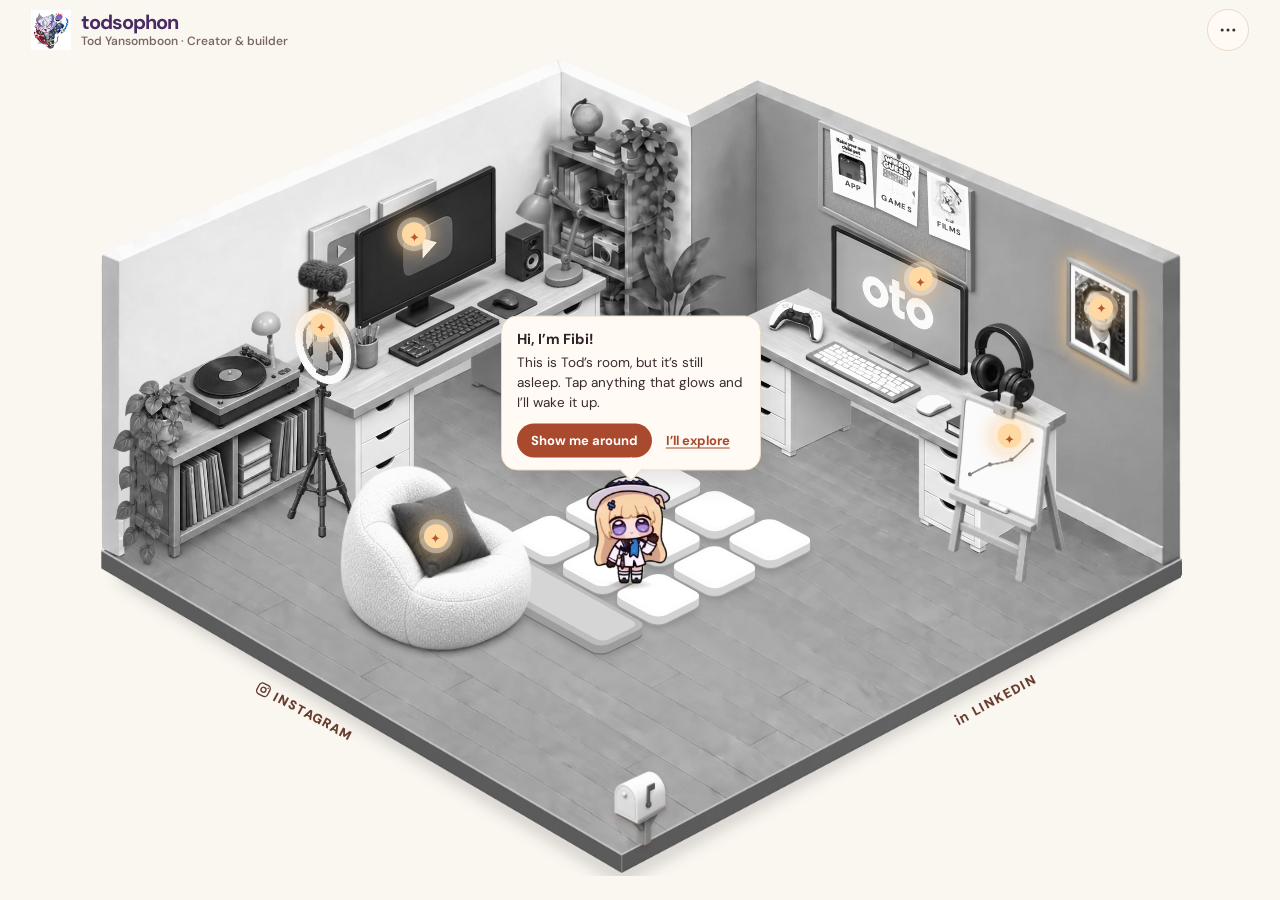
==== commit 5c9c9dfb: "Publish Frisson Labs creative workflow case study" ====
--- a/index.html
+++ b/index.html
@@ -32,6 +32,7 @@
     <div class="room-menu">
       <button class="room-menu-button" id="room-menu-button" type="button" aria-expanded="false" aria-controls="room-menu" aria-label="Menu"><svg viewBox="0 0 24 24" width="20" height="20" fill="currentColor" aria-hidden="true"><circle cx="5" cy="12" r="1.8"/><circle cx="12" cy="12" r="1.8"/><circle cx="19" cy="12" r="1.8"/></svg></button>
       <div class="room-menu-list" id="room-menu" hidden>
+        <a href="frisson-case-study.html">Frisson Labs case study</a>
         <a href="#about" data-open="about">About Tod</a>
         <a href="#resume" data-open="resume">Résumé</a>
         <a href="mailto:todsopon@hotmail.com">Email Tod</a>
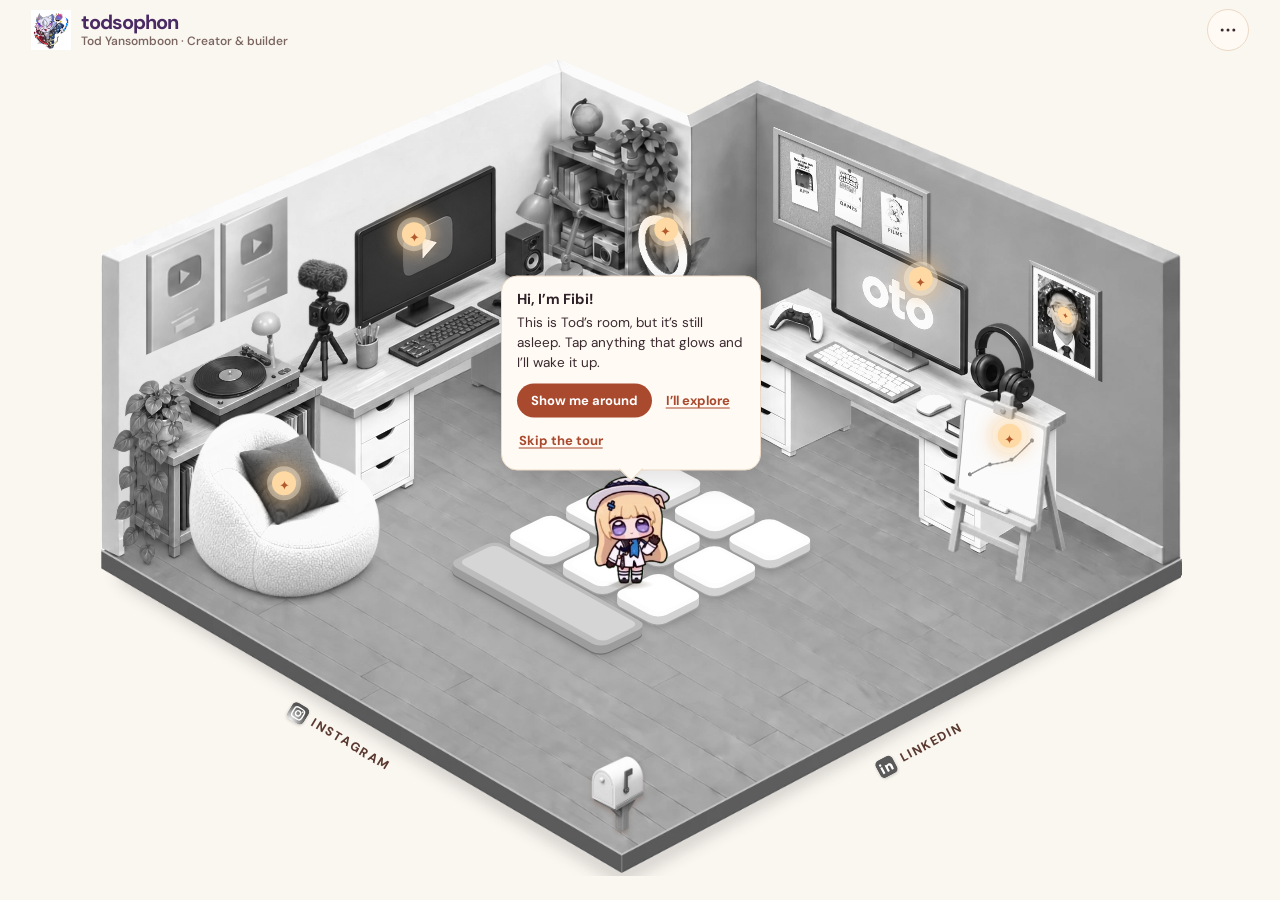
==== commit d05b9a9f: "Publish wall decor, new default room and calmer chapters Built from todsophon-portfolio 7530936 with" ====
--- a/index.html
+++ b/index.html
@@ -12,18 +12,18 @@
   <link rel="stylesheet" href="portfolio.css">
   <link rel="stylesheet" href="brand.css">
   <link rel="stylesheet" href="brand-details.css">
-  <link rel="stylesheet" href="room-experience.css?v=32">
-  <link rel="stylesheet" href="gallery.css">
-  <link rel="stylesheet" href="room-first.css?v=32">
+  <link rel="stylesheet" href="room-experience.css?v=45">
+  <link rel="stylesheet" href="gallery.css?v=47">
+  <link rel="stylesheet" href="room-first.css?v=45">
   <link rel="stylesheet" href="room-reveal.css?v=41">
-  <link rel="stylesheet" href="pinboard.css?v=19">
-  <link rel="stylesheet" href="portfolio-update.css?v=37">
-  <link rel="stylesheet" href="guided-room.css?v=41">
-  <script src="content.js?v=41" defer></script>
-  <script src="app.js?v=41" defer></script>
-  <script type="module" src="pinboard.js?v=41"></script>
-  <script type="module" src="room.js?v=41"></script>
-  <script type="module" src="room-experience.js?v=32"></script>
+  <link rel="stylesheet" href="pinboard.css?v=42">
+  <link rel="stylesheet" href="portfolio-update.css?v=45">
+  <link rel="stylesheet" href="guided-room.css?v=47">
+  <script src="content.js?v=47" defer></script>
+  <script src="app.js?v=46" defer></script>
+  <script type="module" src="pinboard.js?v=42"></script>
+  <script type="module" src="room.js?v=44"></script>
+  <script type="module" src="room-experience.js?v=46"></script>
 </head>
 <body>
   <a class="skip-link" href="#scene-section">Skip to the room</a>
@@ -41,6 +41,7 @@
         <button class="arrange-toggle" id="arrange-toggle" type="button" aria-pressed="false" aria-controls="scene room-editor">Arrange room</button>
         <button id="keys-play" type="button">Let Fibi play the keyboard</button>
         <button id="sound-toggle" type="button" aria-pressed="true">Keyboard sound: on</button>
+        <button id="tour-skip" type="button">Skip Fibi’s tour</button>
         <button id="tour-replay" type="button">Replay Fibi’s tour</button>
       </div>
     </div>
@@ -66,15 +67,16 @@
         <span class="visually-hidden" id="room-hint"></span>
         <div class="scene cozy-room" id="scene" role="group" aria-label="Cozy illustrated studio with movable furniture" aria-describedby="room-instructions">
           <img class="room-art" src="assets/studio-background-guided.webp" alt="A warm creative studio with wooden floors, a bookcase, plants, and silver and gold play-button awards hanging side by side" width="1536" height="1024" draggable="false" fetchpriority="high">
-          <div class="wall-awards" aria-label="Todsophon's YouTube milestones">
-            <button class="wall-award wall-award-silver" data-open="youtube" data-milestone="silver" aria-label="Silver YouTube award: the first 100,000 subscribers. Read the story"><span class="award-open" aria-hidden="true">↗</span><span class="award-tooltip" aria-hidden="true">The first 100K ↗</span></button>
-            <button class="wall-award wall-award-gold" data-open="youtube" data-milestone="gold" aria-label="Gold YouTube award: one million subscribers. Read the story"><span class="award-open" aria-hidden="true">↗</span><span class="award-tooltip" aria-hidden="true">One million ↗</span></button>
-          </div>
-          <button class="wall-portrait" data-open="about" aria-label="Meet Tod Yansomboon. Drag the portrait along the wall, or click to explore" aria-describedby="wall-portrait-instructions" title="Drag to move the portrait, or click to meet Tod"><img src="assets/tod-wall-frame-v2.png" alt="" width="1186" height="1326" draggable="false"><span>Meet Tod ↗</span><i class="portrait-drag-hint" aria-hidden="true">☷</i></button>
-          <div class="wall-pinboard" aria-label="Oto project pinboard">
-            <button class="board-note board-note-product" type="button" data-note="product" data-open="oto" aria-label="Oto app project: drag this photo on the board or click to explore"><span class="note-photo" aria-hidden="true"><img src="assets/pin-app.webp" alt="" width="180" height="200" draggable="false"><span>APP</span></span></button>
-            <button class="board-note board-note-community" type="button" data-note="community" data-open="oto" aria-label="Oto game projects: drag this photo or click to explore"><span class="note-photo" aria-hidden="true"><img src="assets/pin-games.webp" alt="" width="180" height="200" draggable="false"><span>GAMES</span></span></button>
-            <button class="board-note board-note-films" type="button" data-note="films" data-open="oto" aria-label="Oto AI video projects: drag this photo or click to explore"><span class="note-photo" aria-hidden="true"><img src="assets/pin-films.webp" alt="" width="180" height="200" draggable="false"><span>FILMS</span></span></button>
+          <div class="wall-decor-scene" aria-label="Wall decor: drag any piece along its wall, or tap to open its story">
+            <button class="wall-item wall-award wall-award-silver" type="button" data-wall-item="silver" data-w="75" data-h="100" data-open="youtube" data-milestone="silver" aria-label="Silver YouTube award: the first 100,000 subscribers. Drag along the wall, or tap to read the story"><img src="assets/wall-silver.webp" alt="" width="150" height="200" draggable="false"></button>
+            <button class="wall-item wall-award wall-award-gold" type="button" data-wall-item="gold" data-w="75" data-h="100" data-open="youtube" data-milestone="gold" aria-label="Gold YouTube award: one million subscribers. Drag along the wall, or tap to read the story"><img src="assets/wall-gold.webp" alt="" width="150" height="200" draggable="false"></button>
+            <div class="wall-item wall-pinboard" data-wall-item="pinboard" data-w="320" data-h="174">
+              <button class="pinboard-frame" type="button" data-open="oto" aria-label="Oto project pinboard. Drag along the wall, or tap to explore"><img src="assets/wall-corkboard.webp" alt="" width="640" height="348" draggable="false"></button>
+              <button class="board-note board-note-product" type="button" data-note="product" data-open="oto" aria-label="Oto app project: drag this photo on the board or tap to explore"><span class="note-photo" aria-hidden="true"><img src="assets/pin-app.webp" alt="" width="180" height="200" draggable="false"><span>APP</span></span></button>
+              <button class="board-note board-note-community" type="button" data-note="community" data-open="oto" aria-label="Oto game projects: drag this photo or tap to explore"><span class="note-photo" aria-hidden="true"><img src="assets/pin-games.webp" alt="" width="180" height="200" draggable="false"><span>GAMES</span></span></button>
+              <button class="board-note board-note-films" type="button" data-note="films" data-open="oto" aria-label="Oto AI video projects: drag this photo or tap to explore"><span class="note-photo" aria-hidden="true"><img src="assets/pin-films.webp" alt="" width="180" height="200" draggable="false"><span>FILMS</span></span></button>
+            </div>
+            <button class="wall-item wall-portrait" type="button" data-wall-item="portrait" data-w="150" data-h="172" data-open="about" aria-label="Meet Tod Yansomboon. Drag along the wall, or tap to read his story"><img src="assets/wall-frame.webp" alt="" width="300" height="345" draggable="false"></button>
           </div>
           <svg class="tile-room" id="tile-room" viewBox="0 0 1000 666.6667" aria-hidden="true">
             <g id="floor-tiles"></g>
@@ -83,8 +85,8 @@
           <div id="furniture-layer" class="furniture-layer"></div>
           <nav class="contact-ledge" aria-label="Continue with Tod">
             <a class="ledge-build room-mailbox" href="mailto:todsopon@hotmail.com" aria-label="Email Tod"><img src="assets/mailbox.webp" alt="" width="460" height="663" draggable="false"><span>Say hello</span></a>
-            <a class="ledge-instagram" href="https://www.instagram.com/tod_desu/" target="_blank" rel="noopener noreferrer"><svg class="social-mark" viewBox="0 0 24 24" fill="none" aria-hidden="true"><rect x="2.5" y="2.5" width="19" height="19" rx="5.5" stroke="currentColor" stroke-width="2.2"/><circle cx="12" cy="12" r="4" stroke="currentColor" stroke-width="2.2"/><circle cx="17.5" cy="6.5" r="1.2" fill="currentColor"/></svg><span>Instagram</span></a>
-            <a class="ledge-linkedin" href="https://www.linkedin.com/in/todsophon" target="_blank" rel="noopener noreferrer"><svg class="social-mark" viewBox="0 0 24 24" fill="currentColor" aria-hidden="true"><circle cx="4.5" cy="5" r="2"/><path d="M3 9h3v12H3zm7 0h3v1.6c.9-1.2 2.1-1.9 3.7-1.9 3.1 0 4.3 2 4.3 5.2V21h-3v-6.7c0-1.8-.5-2.7-2-2.7-1.8 0-3 1.3-3 3.1V21h-3z"/></svg><span>LinkedIn</span></a>
+            <a class="ledge-instagram" href="https://www.instagram.com/tod_desu/" target="_blank" rel="noopener noreferrer"><svg class="brand-logo" viewBox="0 0 24 24" aria-hidden="true"><defs><radialGradient id="ig-gradient" cx="30%" cy="107%" r="150%"><stop offset="0" stop-color="#fdf497"/><stop offset=".05" stop-color="#fdf497"/><stop offset=".45" stop-color="#fd5949"/><stop offset=".6" stop-color="#d6249f"/><stop offset=".9" stop-color="#285aeb"/></radialGradient></defs><rect width="24" height="24" rx="6" fill="url(#ig-gradient)"/><rect x="5" y="5" width="14" height="14" rx="4.2" fill="none" stroke="#fff" stroke-width="1.8"/><circle cx="12" cy="12" r="3.3" fill="none" stroke="#fff" stroke-width="1.8"/><circle cx="16.4" cy="7.6" r="1.05" fill="#fff"/></svg><span>Instagram</span></a>
+            <a class="ledge-linkedin" href="https://www.linkedin.com/in/todsophon" target="_blank" rel="noopener noreferrer"><svg class="brand-logo" viewBox="0 0 24 24" aria-hidden="true"><rect width="24" height="24" rx="4" fill="#0a66c2"/><path fill="#fff" d="M7.1 9.6H4.4v9.1h2.7zM5.75 5.3a1.57 1.57 0 1 0 0 3.14 1.57 1.57 0 0 0 0-3.14zM19.6 13.5c0-2.6-1.4-4.1-3.7-4.1-1.3 0-2.2.7-2.6 1.4V9.6h-2.6v9.1h2.7V14c0-1.2.5-2 1.6-2s1.5.8 1.5 2v4.7h2.7z"/></svg><span>LinkedIn</span></a>
           </nav>
           <span id="fibi-destination" class="fibi-destination" aria-hidden="true" hidden></span>
           <div class="speech-bubble" id="speech-bubble"><span id="speech-message" aria-live="polite">Hi, I’m Fibi! Make yourself at home.</span><div class="speech-actions" id="speech-actions" hidden></div></div>
@@ -111,7 +113,6 @@
         </div>
         <span class="visually-hidden room-save-status" id="room-save-status" role="status"></span>
         <span class="visually-hidden" id="fibi-instructions">Fibi wanders around the room. Click a spot on the floor to guide her, or focus Fibi and use the arrow keys.</span>
-        <span class="visually-hidden" id="wall-portrait-instructions">Drag the portrait around the teal wall or use arrow keys while focused. Click to meet Tod. Its position is saved in this browser.</span>
         <span class="visually-hidden" id="board-instructions">The three pinned notes can be dragged around the Oto board and saved in this browser. Click a note to explore its subject.</span>
         <span class="visually-hidden" id="fibi-status" role="status" aria-live="polite"></span>
       </div>
--- a/room-experience.css
+++ b/room-experience.css
@@ -21,15 +21,6 @@
 @media screen {
   .project-dialog[open] { transform-origin:var(--entry-x,50%) var(--entry-y,60%); animation:case-unfold .42s cubic-bezier(.16,1,.3,1) both; }
   .project-dialog[open] .dialog-content { animation:case-content .5s .08s both; }
-  .project-dialog[data-chapter=oto] { border-top:5px solid var(--yellow); border-radius:5px 12px 12px 5px; }
-  .project-dialog[data-chapter=oto] .dialog-topbar { background:#2b1946; }
-  .project-dialog[data-chapter=oto] .dialog-topbar .eyebrow { color:#f5d94e; letter-spacing:1.5px; }
-  .project-dialog[data-chapter=oto] .dialog-tools>button:not(.close-button) { color:#e8ddf8; }
-  .project-dialog[data-chapter=oto] .close-button { background:#4e346b; color:#fff; }
-  .project-dialog[data-chapter=oto] .dialog-content { counter-reset:lab-note; }
-  .project-dialog[data-chapter=oto] .project-section { border-left:1px solid #ddd0ef; padding-left:23px; counter-increment:lab-note; }
-  .project-dialog[data-chapter=oto] .project-section h3 { position:relative; }
-  .project-dialog[data-chapter=oto] .project-section h3:before { content:''; position:absolute; left:-28px; top:.5em; width:9px; height:9px; border:2px solid #fff; background:var(--violet); border-radius:50%; box-shadow:0 0 0 1px #d6c4ed; }
   .project-dialog[data-chapter=about] .portrait-photo { transform:rotate(-3deg); box-shadow:5px 5px 0 #f5d94e; }
   .project-dialog[data-chapter=analytics] { border-top:5px solid var(--blue); }
 }
--- a/gallery.css
+++ b/gallery.css
@@ -154,3 +154,45 @@
   .screening-poster:hover .screening-poster-image,.screening-poster:hover .screening-play-icon,.screening-close:hover,.screening-film:hover { transform: none; }
 }
 @media print { .screening-dialog { display: none !important; } }
+
+/* Calmer screening room: warm charcoal, no labels or numbering, white play button. */
+.screening-dialog { --cinema-ink: #1d1a1c; --cinema-muted: #b9aeab; --cinema-line: #ffffff1a; --cinema-yellow: #f2ddb3; border-color: #3b3437; scrollbar-color: #4a4245 var(--cinema-ink); }
+.screening-dialog::backdrop { background: #1a1416b8; }
+.screening-header { padding: 20px 28px; }
+.screening-title { margin: 0; font-size: 20px; font-weight: 650; letter-spacing: -.3px; }
+.screening-close { border-color: #ffffff2a; background: none; font-size: 24px; }
+.screening-close:hover { transform: none; }
+.screening-stage { border-color: #ffffff1c; box-shadow: none; }
+.screening-poster::after { background: linear-gradient(0deg,#0a080955,transparent 45%); }
+.screening-poster:hover .screening-poster-image { transform: none; filter: brightness(.9); }
+.screening-play-icon { width: 62px; height: 62px; background: #fff; border: 0; color: #1d1a1c; box-shadow: 0 4px 22px #0006; }
+.screening-poster:hover .screening-play-icon { transform: scale(1.05); box-shadow: 0 4px 22px #0006; }
+.screening-format { margin-top: 2px; color: var(--cinema-muted); font-size: 12.5px; }
+.screening-description { font-size: 14px; line-height: 1.65; color: #d6ccc9; }
+.screening-metric strong { color: #fff; font-size: 21px; font-weight: 650; }
+.screening-metric>span { font-size: 11px; }
+.screening-youtube { font-size: 14px; text-decoration-color: #ffffff55; }
+.screening-youtube:hover { color: #fff; }
+.screening-case { display: block; width: auto; margin: 8px 0 0; padding: 0; border: 0; background: none; color: #fff; font-size: 14px; text-decoration: underline; text-decoration-color: #ffffff55; text-underline-offset: 4px; }
+.screening-case:hover { background: none; text-decoration-color: currentColor; }
+.screening-navigation { justify-content: flex-start; gap: 8px; }
+.screening-step { width: 40px; height: 36px; border-radius: 8px; background: #ffffff0d; color: #fff; font-size: 18px; }
+.screening-step:hover:not(:disabled) { background: #ffffff1c; color: #fff; }
+.screening-stage-note { font-size: 12px; }
+.screening-collection-header { padding: 18px 0 12px; }
+.screening-collection-title { margin: 0; color: var(--cinema-muted); font-size: 13px; font-weight: 600; }
+.screening-film { border-color: #ffffff12; border-radius: 10px; background: none; }
+.screening-film:hover { border-color: #ffffff38; background: #ffffff06; transform: none; }
+.screening-film[aria-pressed=true] { border-color: #ffffffa8; background: #ffffff08; }
+.screening-film-image { opacity: .85; }
+.screening-film-selection { display: none !important; }
+.screening-film-format { font-size: 11px; color: var(--cinema-muted); }
+.screening-film-name { font-size: 13px; color: #f4ecea; }
+.screening-source-note { font-size: 11px; color: #9a8f8c; }
+@media(max-width:720px) {
+  .screening-header { padding: 15px 18px; }
+  .screening-title { font-size: 17px; }
+  .screening-case { display: block; margin: 8px 0 0; }
+  .screening-film-name { font-size: 11px; }
+  .screening-film-format { font-size: 9px; }
+}
--- a/room-first.css
+++ b/room-first.css
@@ -25,90 +25,6 @@
 .wall-portrait img{display:block;width:100%;height:auto;pointer-events:none}
 .wall-portrait span{position:absolute;left:50%;bottom:-5%;transform:translateX(-50%);padding:3px 5px;border:1px solid #d6c0a2;border-radius:4px;background:#fffaf0;color:#4a365d;box-shadow:0 2px 4px #35252935;font-size:clamp(8px,.8vw,11px);font-weight:750;white-space:nowrap;pointer-events:none}
 .wall-portrait .portrait-drag-hint{position:absolute;right:6%;top:1%;display:grid;place-items:center;width:18%;aspect-ratio:1;border:2px solid #fffaf0;border-radius:50%;background:#593186;color:#fff;font-size:clamp(9px,1.1vw,14px);font-style:normal;line-height:1;box-shadow:0 2px 6px #321c484d;pointer-events:none}
-.oto-work-samples{margin:30px 0}
-.oto-work-samples>summary{display:flex;justify-content:space-between;align-items:center;gap:10px;list-style:none;cursor:pointer;padding:15px 18px;border:1px solid #d8c7e8;border-radius:8px;background:#f9f2ff;color:#422760;font-size:16px;font-weight:750;letter-spacing:-.025em}
-.oto-work-samples>summary::-webkit-details-marker{display:none}
-.oto-work-samples>summary span{font-size:21px;line-height:1;transition:transform .2s}
-.oto-work-samples[open]>summary span{transform:rotate(180deg)}
-.oto-work-samples>summary:focus-visible{outline:3px solid #f5d94e;outline-offset:3px}
-.oto-work-grid{display:grid;gap:12px}
-.oto-work-samples[open] .oto-work-grid{margin-top:12px}
-.oto-work-card{border:1px solid #ddd1ea;background:#fcf9ff;border-radius:9px;overflow:hidden}
-.oto-work-images{display:grid;grid-template-columns:repeat(2,minmax(0,1fr));gap:3px;background:#2b1946}
-.oto-work-images img{display:block;width:100%;aspect-ratio:16/9;object-fit:cover}
-.oto-work-copy{padding:18px 20px}
-.oto-work-eyebrow{font-size:10px;letter-spacing:.14em;font-weight:800;color:#6733cf}
-.oto-work-copy h4{margin:7px 0 7px;font-size:19px;letter-spacing:-.035em}
-.oto-work-copy p{margin:0 0 13px;line-height:1.6;color:#584b65;font-size:14px}
-.oto-work-copy small{font-size:11px;font-weight:700;color:#59436d}
-.case-eyebrow{display:block;color:#6833aa;font-size:10px;font-weight:800;letter-spacing:.14em;line-height:1.5}
-.frisson-channel{display:grid;grid-template-columns:64px minmax(0,1fr) auto;gap:17px;align-items:center;margin:28px 0;padding:20px;border:1px solid #d8c8e9;border-radius:12px;background:linear-gradient(115deg,#f9f2ff,#fff9ec);box-shadow:0 6px 0 #4e2c7320}
-.frisson-channel-mark{display:grid;place-items:center;width:58px;height:58px;border-radius:17px;background:#532b8c;color:#fff5e9;font-family:Georgia,serif;font-size:41px;transform:rotate(-5deg)}
-.frisson-channel-copy h3{margin:4px 0 4px;font-size:23px;line-height:1.1;letter-spacing:-.04em}
-#dialog-content .frisson-channel-copy p{margin:0 0 5px;color:#51435d;font-size:13px;line-height:1.5}
-.frisson-channel-copy small{display:block;color:#786a82;font-size:10px;line-height:1.5}
-.frisson-channel-stat{text-align:right;white-space:nowrap}
-.frisson-channel-stat strong{display:block;font-size:27px;line-height:1;color:#522786;letter-spacing:-.06em}
-.frisson-channel-stat span{display:block;font-size:11px;color:#6c5b78;margin:4px 0 9px}
-.frisson-channel-stat a,.frisson-case-links a{color:#582b96;font-size:12px;font-weight:750;text-underline-offset:3px}
-.frisson-films,.frisson-product,.frisson-community{margin:39px 0 32px}
-.frisson-section-heading{max-width:650px;margin-bottom:17px}
-.frisson-section-heading h3{font-size:24px;line-height:1.2;letter-spacing:-.04em;margin:7px 0 8px}
-#dialog-content .frisson-section-heading p{font-size:14px;line-height:1.65;color:#5c5067;margin:0}
-.frisson-process{display:flex;align-items:center;flex-wrap:wrap;gap:6px;margin-top:12px;color:#68438b;font-size:10px;font-weight:800}
-.frisson-process span:nth-child(odd){padding:6px 8px;border:1px solid #dbc8ec;border-radius:4px;background:#faf5ff}
-.frisson-film-grid{display:grid;grid-template-columns:repeat(3,minmax(0,1fr));gap:12px}
-.frisson-film{min-width:0;border:1px solid #d8cce4;border-radius:9px;background:#fffdff;overflow:hidden;box-shadow:0 4px 0 #59407612}
-.frisson-film-poster,.frisson-film-player{display:block;width:100%;height:auto;aspect-ratio:9/15;border:0}
-.frisson-film-poster{position:relative;overflow:hidden;display:flex;flex-direction:column;align-items:stretch;justify-content:space-between;text-align:left;text-decoration:none;padding:13px;background:radial-gradient(circle at 45% 42%,#bd94ec 0 12%,transparent 45%),linear-gradient(145deg,#2f1b50,#6842a6 54%,#d15a91);color:#fff;isolation:isolate;transition:filter .2s}
-.frisson-film[data-film="2"] .frisson-film-poster{background:radial-gradient(circle at 72% 38%,#62d6e5 0 10%,transparent 43%),linear-gradient(145deg,#142d55,#4e71b5 60%,#9b7cce)}
-.frisson-film[data-film="3"] .frisson-film-poster{background:radial-gradient(circle at 53% 50%,#ffd17d 0 11%,transparent 47%),linear-gradient(145deg,#59274e,#c56f71 62%,#efb372)}
-.frisson-film-poster:hover{filter:brightness(1.09)}
-.frisson-film-poster:focus-visible{outline:3px solid #f6ce4c;outline-offset:-5px}
-.film-reel-number,.film-poster-cta{position:relative;z-index:2;font-size:10px;font-weight:800;letter-spacing:.08em;line-height:1.4}
-.film-poster-cta{align-self:flex-start;background:#fff;color:#3b235d;border-radius:4px;padding:7px 9px;letter-spacing:0}
-.film-reel-art{position:absolute;inset:20% 12%;display:grid;place-items:center;transform:rotate(-9deg)}
-.film-reel-art span{position:absolute;width:75%;height:55%;border:2px solid #ffffffa0;border-radius:17px;box-shadow:0 8px 18px #1f103b42;transform:rotate(-12deg) translate(-8%,8%);background:#ffffff10}
-.film-reel-art span:nth-child(2){transform:rotate(7deg) translate(8%,-6%);background:#ffffff22}
-.film-reel-art span:nth-child(3){width:51%;height:41%;transform:rotate(-2deg);background:#ffffff35}
-.film-play{display:grid;place-items:center;position:relative;z-index:2;align-self:center;width:48px;height:48px;padding-left:3px;border:1px solid #fff9;border-radius:50%;background:#fff;color:#44236e;font-size:18px;box-shadow:0 8px 25px #2410368c}
-.frisson-film-player{background:#fff}
-.frisson-film-copy{padding:13px 13px 15px}
-.frisson-film-copy h4{font-size:15px;line-height:1.25;letter-spacing:-.025em;margin:0 0 7px}
-.film-result{display:block;color:#6d31b0;font-size:13px;margin-bottom:5px}
-#dialog-content .frisson-film-copy p{font-size:11px;line-height:1.5;color:#62586b;margin:0 0 9px}
-.frisson-film-copy a{font-size:11px;color:#5e2d9e;font-weight:750;text-underline-offset:3px}
-#dialog-content .frisson-source{font-size:10px;line-height:1.55;color:#7f7388;margin:12px 0 0}
-.frisson-product-layout{display:grid;grid-template-columns:minmax(230px,1fr) minmax(0,.85fr);gap:24px;align-items:center;border:1px solid #d7c8e6;border-radius:12px;padding:20px;background:linear-gradient(145deg,#f9f2ff,#fffdf8)}
-.oto-device{width:min(100%,350px);margin:auto;border:6px solid #342349;border-radius:19px;background:#342349;box-shadow:0 16px 30px #3621473b;overflow:hidden;color:#f7f0ff}
-.oto-device-top{display:flex;justify-content:space-between;padding:7px 10px;font-size:9px;font-weight:800;letter-spacing:.1em}
-.oto-device-room{position:relative;display:flex;justify-content:center;align-items:flex-end;height:190px;background:linear-gradient(180deg,#e9d6ff 0 65%,#d1b0e5 65%);overflow:hidden}
-.oto-device-room:after{content:'';position:absolute;bottom:20px;left:18%;width:64%;height:17px;background:#6d4d8f2e;border-radius:50%}
-.oto-device-sun{position:absolute;top:8px;right:17px;color:#ffca61;font-size:38px}
-.oto-device-fibi{position:relative;z-index:1;display:block;width:120px;height:120px;margin-bottom:20px;background:url('assets/fibi-idle.png') left center/1500% 100% no-repeat;filter:drop-shadow(0 5px 2px #30204438)}
-.oto-device-caption{position:absolute;z-index:2;left:12px;top:14px;background:#fff8ff;color:#492b71;border:1px solid #bca2d1;border-radius:6px;padding:6px 9px;font-size:11px;font-weight:700;transform:rotate(-3deg)}
-.oto-device-actions{display:flex;justify-content:space-around;padding:9px 5px;font-size:10px;font-weight:700}
-.oto-device>small{display:block;background:#fffdf8;color:#756783;font-size:9px;line-height:1.3;text-align:center;padding:6px}
-.oto-product-steps{list-style:none;padding:0;margin:0;counter-reset:otostep}
-.oto-product-steps li{display:grid;grid-template-columns:28px 1fr;gap:3px 8px;border-bottom:1px solid #d8c7e8;padding:15px 0;counter-increment:otostep}
-.oto-product-steps li:last-child{border:0}
-.oto-product-steps li:before{content:counter(otostep,decimal-leading-zero);grid-row:span 2;color:#7e4db8;font-size:10px;font-weight:800;align-self:start}
-.oto-product-steps strong{font-size:16px;line-height:1.2;color:#42285f}
-.oto-product-steps span{font-size:12px;line-height:1.5;color:#62566e}
-.frisson-case-links{display:flex;flex-wrap:wrap;gap:10px;margin-top:13px}
-.frisson-case-links a{display:inline-flex;padding:10px 12px;border:1px solid #d6c2e9;border-radius:6px;background:#fff9ff;text-decoration:none}
-.frisson-case-links a:hover{background:#f2e9ff}
-.oto-app-gallery-heading{display:flex;align-items:baseline;justify-content:space-between;gap:10px;margin:20px 0 9px}
-.oto-app-gallery-heading strong{font-size:14px;color:#432861}
-.oto-app-gallery-heading span{font-size:10px;color:#776883}
-.oto-app-gallery{display:flex;gap:12px;overflow-x:auto;scroll-snap-type:x mandatory;padding:2px 2px 12px;scrollbar-color:#bba6d2 #f4edf9}
-.oto-app-gallery figure{flex:0 0 min(32%,215px);min-width:170px;margin:0;scroll-snap-align:start;border:1px solid #dacde8;border-radius:9px;overflow:hidden;background:#fffdf8;box-shadow:0 3px 0 #4c326719}
-.oto-app-gallery img{display:block;width:100%;height:auto;aspect-ratio:314/680;object-fit:cover}
-.oto-app-gallery figcaption{padding:8px 10px;font-size:10px;font-weight:750;color:#4c3367}
-.frisson-community{padding:22px;border:1px solid #ddc9e8;border-radius:12px;background:#fff9f0}
-.frisson-community-path{display:flex;align-items:center;flex-wrap:wrap;gap:9px;margin-top:19px}
-.frisson-community-path span:nth-child(odd){padding:10px 12px;border-radius:6px;background:#f3e6ff;color:#4a296d;font-size:11px;font-weight:800}
-.frisson-community-path span:nth-child(even){color:#b57737;font-size:18px}
 .milestone-stories{display:grid;grid-template-columns:repeat(2,minmax(0,1fr));gap:12px;margin:24px 0}
 .milestone-story{padding:19px 20px;border:1px solid #d9cde7;border-radius:8px;background:#fdfaff;transition:border-color .2s,box-shadow .2s}
 .milestone-story[data-metal=gold]{background:#fffaf0;border-color:#e7d8ab}
@@ -136,20 +52,4 @@
   .wall-portrait{width:10%;min-width:38px;padding:2px;border-width:1px}
   .wall-portrait span{font-size:5px;margin-top:1px}
   .scene-bottomline{padding:0 3% 12px}
-  .frisson-channel{grid-template-columns:44px minmax(0,1fr);padding:14px;gap:10px}
-  .frisson-channel-mark{width:40px;height:40px;font-size:29px;border-radius:12px}
-  .frisson-channel-stat{grid-column:2;text-align:left;display:flex;align-items:baseline;flex-wrap:wrap;gap:6px}
-  .frisson-channel-stat strong{font-size:21px}
-  .frisson-channel-stat span{margin:0 4px 0 0}
-  .frisson-film-grid{grid-template-columns:1fr}
-  .frisson-film{display:grid;grid-template-columns:44% 1fr}
-  .frisson-film-poster,.frisson-film-player{height:100%;min-height:220px;aspect-ratio:auto}
-  .frisson-film-copy{align-self:center}
-  .film-reel-number{font-size:9px;letter-spacing:.02em}
-  .film-poster-cta{font-size:9px;padding:6px}
-  #dialog-content .frisson-film-copy p{font-size:11px}
-  .frisson-product-layout{grid-template-columns:1fr;gap:14px;padding:15px}
-  .oto-app-gallery figure{flex-basis:48%;min-width:140px}
-  .frisson-community-path{gap:5px}
-  .frisson-community-path span:nth-child(odd){font-size:10px;padding:8px}
 }
--- a/portfolio-update.css
+++ b/portfolio-update.css
@@ -18,67 +18,9 @@
 .contact-ledge .ledge-instagram:hover,.contact-ledge .ledge-linkedin:hover{color:#371a5e;text-decoration:underline;text-underline-offset:3px}
 .ledge-icon{display:grid;place-items:center;width:21px;height:21px;border-radius:3px;background:#153e58;color:#fff;font-size:12px;line-height:1;font-weight:950}
 
-.project-dialog[data-chapter="oto"]{background:#f5fafb;color:#143345;border-color:#142f42}
-.project-dialog[data-chapter="oto"] .dialog-topbar{background:#163c58;color:#fff;border-bottom:4px solid #53c5e9}
-.project-dialog[data-chapter="oto"] .dialog-topbar button{color:#fff}
-.project-dialog[data-chapter="oto"] .dialog-content{background:#f5fafb}
-.project-dialog[data-chapter="oto"] .project-kicker,.project-dialog[data-chapter="oto"] .case-eyebrow{color:#17799d}
-.project-dialog[data-chapter="oto"] .dialog-content h2{color:#143345}
-.project-dialog[data-chapter="oto"] .project-meta{border-color:#b8d7dd}
-.project-dialog[data-chapter="oto"] .metric{background:#e0f8fa;border:1px solid #8ccbd8;box-shadow:3px 3px 0 #1b63772b}
-.project-dialog[data-chapter="oto"] .metric strong{color:#126e8e}
-.project-dialog[data-chapter="oto"] .project-tags span{background:#dbf2f6;color:#194e63;border:1px solid #acd7df}
-.project-dialog[data-chapter="oto"] .external-link{background:#155570;color:#fff}
-.project-dialog[data-chapter="oto"] .external-link:hover{background:#0d384f}
 
-.oto-projects{margin:26px 0 38px;padding-top:20px;border-top:4px solid #133e58}
-.oto-projects-heading{display:grid;grid-template-columns:1fr auto;align-items:end;gap:4px 18px;margin-bottom:17px}
-.oto-projects-heading .case-eyebrow{grid-column:1/-1}
-.oto-projects-heading h3{font-size:clamp(24px,3vw,34px);line-height:1.04;letter-spacing:-.04em;margin:2px 0;color:#143345}
-#dialog-content .oto-projects-heading p{max-width:260px;margin:0;color:#436575;font-size:12px;line-height:1.5}
-.oto-project-grid{display:grid;grid-template-columns:repeat(2,minmax(0,1fr));gap:12px}
-.oto-project-card{min-width:0;display:grid;grid-template-rows:190px 1fr;border:1px solid #a6c6ce;background:#fff;box-shadow:4px 4px 0 #143e5630;overflow:hidden;scroll-margin-top:125px}
-.oto-project-media{position:relative;overflow:hidden;background:#d7f2f8}
-.oto-project-media img{display:block;width:100%;height:100%;object-fit:cover}
-.oto-project-media.app{background:#206189}
-.oto-project-media.app img{object-fit:contain;object-position:center top}
-.oto-project-media.films{background:#e5e5ff}
-.oto-project-media.films img{object-fit:contain;object-position:center 42%;padding:7px}
-.oto-project-kind{position:absolute;left:0;top:0;padding:7px 9px;background:#143e58;color:#fff;font-size:10px;font-weight:900;letter-spacing:.12em}
-.oto-project-copy{display:flex;flex-direction:column;align-items:start;padding:15px 16px 17px}
-.oto-project-status{display:inline-flex;align-items:center;gap:6px;border:1px solid #8ac7d6;padding:4px 6px;color:#1b6a83;background:#effdff;font-size:9px;line-height:1.2;letter-spacing:.08em;font-weight:900}
-.oto-project-status i{display:block;width:7px;height:7px;border-radius:50%;background:#22a893}
-.oto-project-copy h4{font-size:19px;line-height:1.12;letter-spacing:-.03em;color:#12394f;margin:10px 0 7px}
-#dialog-content .oto-project-copy p{font-size:12px;line-height:1.5;margin:0 0 10px;color:#365766}
-.oto-project-copy small{display:block;font-size:11px;line-height:1.5;color:#58737e}
-.oto-project-link{margin-top:auto;padding-top:14px;font-size:11px;font-weight:850;color:#0d779e;text-underline-offset:3px}
-.oto-project-link:hover{color:#15415b}
 
-.project-dialog[data-chapter="oto"] .frisson-channel,.project-dialog[data-chapter="oto"] .frisson-product-layout,.project-dialog[data-chapter="oto"] .frisson-community{background:#fff;border-color:#a9cbd4;border-radius:2px;box-shadow:4px 4px 0 #163d5730}
-.project-dialog[data-chapter="oto"] .frisson-channel-mark{background:#185a79;border-radius:3px;transform:none}
-.project-dialog[data-chapter="oto"] .frisson-channel-stat strong,.project-dialog[data-chapter="oto"] .frisson-channel-stat a,.project-dialog[data-chapter="oto"] .frisson-case-links a,.project-dialog[data-chapter="oto"] .frisson-film-copy a{color:#0d7598}
-.project-dialog[data-chapter="oto"] .frisson-film{border-radius:2px;border-color:#a9cbd4;box-shadow:3px 3px 0 #163d5726}
-.project-dialog[data-chapter="oto"] .frisson-film-poster{background:#173b5a}
-.project-dialog[data-chapter="oto"] .frisson-film[data-film="2"] .frisson-film-poster{background:#197b93}
-.project-dialog[data-chapter="oto"] .frisson-film[data-film="3"] .frisson-film-poster{background:#544a80}
-.project-dialog[data-chapter="oto"] .frisson-film-poster .film-reel-art{opacity:.35}
-.project-dialog[data-chapter="oto"] .frisson-process span:nth-child(odd){background:#e2f5f7;border-color:#a9d5df;color:#0b657f}
 
-.project-dialog[data-chapter="oto"] .frisson-product-layout{grid-template-columns:minmax(0,240px) minmax(0,1fr);gap:32px;align-items:center}
-.oto-device{width:min(100%,224px);margin:0 auto;border:5px solid #163348;border-radius:25px;background:#163348;box-shadow:8px 11px 0 #153a4c26;overflow:hidden;color:#f7fbff}
-.oto-device-top{padding:8px 9px;font-size:9px;letter-spacing:.07em;text-transform:uppercase}
-.oto-preview-live{color:#83e5f2}
-.oto-device-screen{position:relative;width:100%;aspect-ratio:314/610;overflow:hidden;background:#e5f5f8}
-.oto-device-screen img{position:absolute;inset:0;width:100%;height:100%;object-fit:cover;object-position:top;opacity:0;animation:oto-preview-cycle 16s steps(1,end) infinite;animation-delay:calc(var(--preview-index) * -12s)}
-.oto-device-screen img:first-child{opacity:1}
-.oto-device.is-paused .oto-device-screen img{animation-play-state:paused}
-.oto-device-bottom{display:flex;align-items:center;justify-content:space-between;gap:8px;padding:8px 9px;color:#d3edf3;font-size:8px;letter-spacing:.02em}
-.oto-device-bottom button{flex:0 0 auto;padding:3px 4px;border:1px solid #7bbecb;color:#fff;font-size:9px;line-height:1.1}
-.oto-device-bottom button:hover{background:#2c7184}
-@keyframes oto-preview-cycle{0%,24.9%{opacity:1}25%,100%{opacity:0}}
-.project-dialog[data-chapter="oto"] .oto-product-steps li{border-color:#bbd6dc}
-.project-dialog[data-chapter="oto"] .oto-product-steps li:before{color:#1783a3}
-.project-dialog[data-chapter="oto"] .oto-product-steps strong{color:#153d54}
 
 .cozy-room .character.is-celebrating .character-sprite{background-size:contain!important;background-position:center center!important;animation:fibi-celebrate 2.5s ease-in-out both}
 .cozy-room .character.is-celebrating:after{content:'✦  ✧  ✦';position:absolute;left:50%;top:-17%;transform:translateX(-50%);width:150%;text-align:center;color:#ffd551;font-size:25px;letter-spacing:4px;text-shadow:1px 2px #95576a;pointer-events:none;animation:fibi-sparkle 2.5s ease-out both}
@@ -96,19 +38,7 @@
   .contact-ledge .ledge-instagram{left:17%;top:75%}
   .contact-ledge .ledge-linkedin{right:16%;top:74%}
   .ledge-icon{width:15px;height:15px;font-size:9px}
-  .oto-projects-heading{display:block}
-  #dialog-content .oto-projects-heading p{margin-top:7px}
-  .oto-project-grid{grid-template-columns:1fr}
-  .oto-project-card{grid-template-columns:40% minmax(0,1fr);grid-template-rows:auto;min-height:188px}
-  .oto-project-copy{padding:12px}
-  .oto-project-copy h4{font-size:16px}
-  #dialog-content .oto-project-copy p{font-size:11px}
-  .project-dialog[data-chapter="oto"] .frisson-product-layout{grid-template-columns:1fr}
-  .oto-device{margin:auto}
 }
 @media(prefers-reduced-motion:reduce){
   .contact-ledge a,.cozy-room .character.is-celebrating .character-sprite,.cozy-room .character.is-celebrating:after{animation:none!important;transition:none!important}
-  .oto-device-screen img{animation:none!important;opacity:0}
-  .oto-device-screen img:first-child{opacity:1}
-  .oto-device-bottom button{display:none}
 }
--- a/guided-room.css
+++ b/guided-room.css
@@ -1,6 +1,6 @@
 /* A quiet frame around the room: Tod's name, one small menu, and Fibi's own bubble.
    Loaded last so it settles earlier layers. */
-:root{--paper-warm:#faf6f0;--ink-warm:#3a2a2f;--muted-warm:#7a6560;--line-warm:#ead9c6;--clay:#a9492e;--clay-dark:#8a3a24}
+:root{--room-light:brightness(1.09) saturate(1.06) contrast(.97);--paper-warm:#faf6f0;--ink-warm:#3a2a2f;--muted-warm:#7a6560;--line-warm:#ead9c6;--clay:#a9492e;--clay-dark:#8a3a24}
 html,body,main,.world,.scene-section{background:var(--paper-warm)}
 body{min-height:100dvh}
 
@@ -25,9 +25,23 @@
 .scene-section{position:relative;min-height:0;justify-content:flex-start}
 .cozy-room.scene{width:min(100%,1240px,calc((100dvh - 60px - 20px) * 1.5));margin:0 auto 12px;background:transparent}
 .cozy-room .room-art{mix-blend-mode:normal}
+/* A brighter, airier room: the same gentle lift on every painted layer. */
+.cozy-room:not(.reveal-active) .room-art,.cozy-room .room-color-spot,.cozy-room .furniture-sprite{filter:var(--room-light)}
 .cozy-room .character{width:13%;max-width:146px}
 .cozy-room .character:not(:hover):not(:focus-within) .character-name{opacity:0}
-.cozy-room:not(.reveal-active):not(.is-arranging) .furniture-label,.cozy-room:not(.is-arranging) .furniture-piece.is-painted .furniture-label{display:none}
+/* Name tags: once an object is awake it wears a small, quiet tag so visitors know what it is. */
+.room-tag,.cozy-room:not(.is-arranging) .furniture-piece.is-awake .furniture-label{display:block;width:auto;height:auto;min-width:0;padding:3px 9px;border:1px solid var(--line-warm);border-radius:999px;background:#fffaf3eb;color:var(--ink-warm);font-size:11.5px;font-weight:650;line-height:1.25;white-space:nowrap;box-shadow:0 2px 7px #3a2a2f1c;animation:none;pointer-events:none;transition:opacity .15s,transform .15s}
+.cozy-room:not(.is-arranging) .furniture-piece.is-awake .furniture-label:after{content:none}
+.cozy-room:not(.is-arranging) .furniture-piece.is-awake .furniture-label:before{content:none}
+.cozy-room:not(.is-arranging) .furniture-piece.is-awake .furniture-hit:hover .furniture-label,.cozy-room:not(.is-arranging) .furniture-piece.is-awake .furniture-hit:focus-visible .furniture-label{border-color:#c98b62;transform:translate(-50%,calc(-100% - 2px))}
+.cozy-room:not(.is-arranging) .furniture-piece[data-furniture=bookshelf] .furniture-label{display:none}
+.cozy-room:not(.is-arranging) .furniture-piece.is-awake[data-furniture=youtube] .furniture-label{left:44%;top:6%}
+.cozy-room:not(.is-arranging) .furniture-piece.is-awake[data-furniture=oto] .furniture-label{left:56%;top:7%}
+.cozy-room:not(.is-arranging) .furniture-piece.is-awake[data-furniture=tiktok] .furniture-label{left:50%;top:-1%}
+.cozy-room:not(.is-arranging) .furniture-piece.is-awake[data-furniture=chair] .furniture-label{left:50%;top:26%}
+.cozy-room:not(.is-arranging) .furniture-piece.is-awake[data-furniture=plant] .furniture-label{left:55%;top:3%}
+.wall-tag{position:absolute;transform:translate(-50%,calc(-100% - 5px));font-size:11.5px}
+.wall-tag:not(.is-awake),.is-arranging .wall-tag,.is-moving-wall-decor .wall-tag{opacity:0}
 .cozy-room:not(.is-arranging) .award-open,.cozy-room:not(.is-arranging) .portrait-drag-hint,.cozy-room:not(.is-arranging) .wall-portrait>span{display:none}
 .room-color-spot{background-image:url('assets/studio-background-guided.webp')}
 
@@ -38,17 +52,12 @@
 .cozy-room.reveal-active .wall-award .award-open{display:none!important}
 .cozy-room.reveal-active .furniture-piece:not(.is-painted) .furniture-label:before{content:attr(data-name);position:absolute;left:50%;bottom:calc(100% + 9px);transform:translateX(-50%);padding:4px 9px;border:1px solid var(--line-warm);border-radius:999px;background:#fffaf3;color:var(--ink-warm);font-size:12px;font-weight:650;line-height:1.3;white-space:nowrap;opacity:0;transition:opacity .15s;pointer-events:none}
 .cozy-room.reveal-active .furniture-hit:hover .furniture-label:before,.cozy-room.reveal-active .furniture-hit:focus-visible .furniture-label:before{opacity:1}
-.cozy-room.reveal-active .wall-portrait:not(.is-painted){box-shadow:none}
-.cozy-room.reveal-active .wall-portrait:not(.is-painted) img{filter:grayscale(1) brightness(1.1) contrast(.97) drop-shadow(0 0 9px #f7c27e)}
-.cozy-room.reveal-active .wall-portrait:not(.is-painted):after{content:'✦';position:absolute;left:50%;top:44%;display:grid;place-items:center;width:24px;height:24px;transform:translate(-50%,-50%);border-radius:50%;background:#ffd9a3;color:#b25a2e;font-size:13px;box-shadow:0 0 0 5px #fff4e266,0 0 18px 7px #f7c27e99;animation:soft-glow 2.4s ease-in-out infinite;pointer-events:none}
 /* Each glow sits on the part people recognise: the screens, the ring, the seat, the chart. */
 .cozy-room.reveal-active .furniture-piece[data-furniture=oto] .furniture-label{left:56%;top:24%}
 .cozy-room.reveal-active .furniture-piece[data-furniture=youtube] .furniture-label{left:44%;top:22%}
 .cozy-room.reveal-active .furniture-piece[data-furniture=tiktok] .furniture-label{left:50%;top:13%}
 .cozy-room.reveal-active .furniture-piece[data-furniture=chair] .furniture-label{left:50%;top:44%}
 .cozy-room.reveal-active .furniture-piece[data-furniture=plant] .furniture-label{left:52%;top:30%}
-/* While asleep the board's photos stay visible, just without color. */
-.cozy-room.reveal-active .wall-pinboard .board-note span.note-photo,.cozy-room.reveal-active .wall-pinboard .board-note span.note-photo span{opacity:1!important}
 @keyframes soft-glow{50%{box-shadow:0 0 0 8px #fff4e244,0 0 26px 11px #f7c27e88}}
 
 /* Fibi's bubble: a line from her, and at most two small buttons. */
@@ -76,32 +85,54 @@
 .is-arranging .floor-keys-scene{opacity:.55}
 .is-arranging .floor-key{pointer-events:none}
 
+/* Instagram and LinkedIn sit centred along the two front edges of the floor, just past the
+   slab, turned to each edge's angle (from FLOOR_QUAD in room-layout.mjs). */
+.cozy-room .contact-ledge .ledge-instagram,.cozy-room .contact-ledge .ledge-linkedin{display:inline-flex;align-items:center;gap:7px;padding:4px 6px;color:#5a3a30;font-size:12.5px;font-weight:800;letter-spacing:.12em;text-transform:uppercase;text-shadow:none;transform-origin:50% 50%}
+.cozy-room .contact-ledge .ledge-instagram{left:25.42%;top:83.15%;right:auto;transform:translate(-50%,-50%) rotate(31.06deg)}
+.cozy-room .contact-ledge .ledge-linkedin{left:72.9%;top:84.4%;right:auto;transform:translate(-50%,-50%) rotate(-27.93deg)}
+.cozy-room .contact-ledge .ledge-instagram:hover,.cozy-room .contact-ledge .ledge-linkedin:hover{color:#2e2128;text-decoration:none}
+.cozy-room .contact-ledge .ledge-instagram:hover span,.cozy-room .contact-ledge .ledge-linkedin:hover span{text-decoration:underline;text-underline-offset:3px}
+.brand-logo{display:block;width:19px;height:19px;flex:none;border-radius:5px;box-shadow:0 1px 3px #3a2a2f33}
+.cozy-room.reveal-active .brand-logo{filter:grayscale(1)}
+
 /* A mailbox at the front corner for email. */
-.contact-ledge .room-mailbox{left:50%;bottom:3.6%;width:4.3%;min-height:0;padding:0;border:0;background:none;box-shadow:none;translate:-50% 0;display:block;transition:transform .18s ease}
-.contact-ledge .room-mailbox img{display:block;width:100%;height:auto;filter:drop-shadow(0 3px 2px #5a2e1e40)}
+/* The post's foot (58% across, 99% down the sprite) stands on the floor just inside its front
+   corner: tile (16.4, 16.4) in room-layout.mjs. */
+.contact-ledge .room-mailbox{left:48.56%;top:94.5%;bottom:auto;width:4.3%;min-height:0;padding:0;border:0;background:none;box-shadow:none;translate:-58.3% -98.9%;display:block;transition:transform .18s ease}
+.contact-ledge .room-mailbox img{display:block;width:100%;height:auto;filter:var(--room-light) drop-shadow(0 3px 2px #5a2e1e40)}
 .contact-ledge .room-mailbox span{position:absolute;left:50%;bottom:calc(100% + 6px);transform:translateX(-50%);padding:4px 9px;border:1px solid var(--line-warm);border-radius:999px;background:#fffaf3;color:var(--ink-warm);font-size:12px;font-weight:650;white-space:nowrap;opacity:0;transition:opacity .16s;pointer-events:none}
 .contact-ledge .room-mailbox:hover,.contact-ledge .room-mailbox:focus-visible{transform:translateY(-4px);background:none}
 .contact-ledge .room-mailbox:hover span,.contact-ledge .room-mailbox:focus-visible span{opacity:1}
 .cozy-room.reveal-active .room-mailbox img{filter:grayscale(1) brightness(1.06) drop-shadow(0 3px 2px #5a2e1e40)}
 
-/* Awards hang side by side above the YouTube desk. */
-.wall-award-silver{left:22.9%;top:17.8%;width:5.1%;height:14.1%}
-.wall-award-gold{left:28.6%;top:14.4%;width:4.7%;height:14.5%}
-
-/* The teal wall slopes at about 0.44 where the board and portrait hang. The cork image is
-   drawn at 0.31 and the frame at 0.41, so each gets the difference as a vertical shear. */
-.wall-pinboard{left:60.5%;top:5.5%;width:21%;transform:skewY(7.4deg);transform-origin:0 0}
-.board-note{width:16%;height:36%;background:none;cursor:grab}
-.board-note:hover,.board-note:focus-visible{outline:none}
-.board-note .note-photo{position:absolute;inset:0;display:flex;flex-direction:column;gap:4%;padding:7% 7% 0;box-sizing:border-box;background:#fbf8f1;box-shadow:1px 2px 3px #402c3359;transform:skewY(17.2deg) rotate(var(--tilt,0deg));transform-origin:50% 0;pointer-events:none}
+/* Wall decor: each piece is a flat texture laid onto its wall by a perspective matrix
+   (wall-layout.mjs), so it sits flat anywhere along the wall and can be dragged. */
+.wall-decor-scene{position:absolute;left:0;top:0;z-index:2;width:1000px;height:666.667px;transform-origin:0 0;transform:scale(var(--scene-scale,1));pointer-events:none}
+.cozy-room .wall-decor-scene .wall-item{position:absolute;left:0;top:0;width:auto;height:auto;margin:0;padding:0;border:0;border-radius:0;background:none;box-shadow:none;transform-origin:0 0;transition:filter .15s;pointer-events:auto;cursor:grab;touch-action:none;user-select:none;-webkit-user-select:none}
+.cozy-room .wall-decor-scene .wall-item:hover,.cozy-room .wall-decor-scene .wall-item:focus-visible{transform-origin:0 0;filter:brightness(1.05) drop-shadow(0 0 5px #fff3d6)}
+.cozy-room .wall-decor-scene .wall-item:focus-visible{outline:2px solid #e9b44c;outline-offset:2px}
+.cozy-room .wall-decor-scene .wall-item.is-wall-dragging{cursor:grabbing;filter:drop-shadow(2px 6px 6px #3a2a2f40)}
+.wall-item img,.pinboard-frame img{display:block;width:100%;height:100%;pointer-events:none;filter:var(--room-light) drop-shadow(1.5px 2.5px 1.5px #5a3a2a40)}
+.wall-item.wall-award>img{filter:var(--room-light) drop-shadow(1.5px 3px 2px #5a3a2a50)}
+.pinboard-frame{position:absolute;inset:0;padding:0;border:0;background:none;cursor:grab;touch-action:none}
+.pinboard-frame:focus-visible{outline:2px solid #e9b44c;outline-offset:2px}
+.is-wall-dragging .pinboard-frame{cursor:grabbing}
+.cozy-room .wall-pinboard .board-note{position:absolute;width:17%;height:52%;padding:0;border:0;background:none;cursor:grab;touch-action:none;transform:none;scale:1}
+.cozy-room .wall-pinboard .board-note:hover,.cozy-room .wall-pinboard .board-note:focus-visible{outline:none;scale:1.05;filter:drop-shadow(0 2px 3px #402c3359)}
+.cozy-room .wall-pinboard .board-note:after{content:none}
+.board-note .note-photo{position:absolute;inset:0;display:flex;flex-direction:column;gap:4%;padding:7% 7% 0;box-sizing:border-box;background:#fbf8f1;box-shadow:1px 2px 3px #402c3359;transform:rotate(var(--tilt,0deg));pointer-events:none}
 .board-note .note-photo img{display:block;width:100%;aspect-ratio:9/10;height:auto;object-fit:cover}
-.board-note .note-photo span{display:block;transform:none;padding:0;color:#4b3c43;font-size:clamp(6px,.6vw,9px);font-weight:900;letter-spacing:.06em;line-height:1;text-align:center;text-shadow:none}
-.board-note .note-photo:before{content:'';position:absolute;left:50%;top:-3%;width:11%;aspect-ratio:1;border-radius:50%;background:#d23a2c;box-shadow:0 1px 2px #0005;transform:translateX(-50%)}
+.board-note .note-photo span{display:block;transform:none;padding:0;color:#4b3c43;font-size:9px;font-weight:900;letter-spacing:.06em;line-height:1;text-align:center;text-shadow:none}
+.board-note .note-photo:before{content:'';position:absolute;left:50%;top:-4%;width:10%;aspect-ratio:1;border-radius:50%;background:#d23a2c;box-shadow:0 1px 2px #0005;transform:translateX(-50%)}
 .board-note-product{--tilt:-3deg}.board-note-community{--tilt:2deg}.board-note-films{--tilt:-2deg}
-.board-note:focus-visible .note-photo{outline:3px solid #e9b44c;outline-offset:2px}
-.wall-portrait{width:9.4%}
-.wall-portrait img{transform:skewY(2.9deg);transform-origin:0 0}
-.wall-portrait>span{bottom:-9%}
+.board-note:focus-visible .note-photo{outline:2px solid #e9b44c;outline-offset:2px}
+/* Asleep: the same grayscale as the room, with one soft glow per story. */
+.cozy-room.reveal-active .wall-item:not(.is-painted)>img,.cozy-room.reveal-active .wall-decor-scene .wall-pinboard:not(.is-painted){filter:grayscale(1) brightness(1.1) contrast(.97)!important}
+.cozy-room.reveal-active .wall-item.is-painting>img,.cozy-room.reveal-active .wall-pinboard.is-painting{animation:reveal-object-color .85s ease-out forwards}
+.cozy-room.reveal-active .wall-pinboard:not(.is-painted) .board-note .note-photo,.cozy-room.reveal-active .wall-pinboard:not(.is-painted) .board-note .note-photo span{opacity:1!important}
+.cozy-room.reveal-active .wall-portrait:not(.is-painted){box-shadow:none}
+.cozy-room.reveal-active .wall-portrait:not(.is-painted):after{content:'✦';position:absolute;left:50%;top:45%;display:grid;place-items:center;width:30px;height:30px;transform:translate(-50%,-50%);border-radius:50%;background:#ffd9a3;color:#b25a2e;font-size:16px;box-shadow:0 0 0 6px #fff4e266,0 0 20px 8px #f7c27e99;animation:soft-glow 2.4s ease-in-out infinite;pointer-events:none}
+.is-moving-wall-decor .speech-bubble{opacity:0!important}
 
 @media(max-width:760px){
   .site-header{height:54px;padding:0 12px}
@@ -119,14 +150,65 @@
   #speech-message strong{font-size:13px}
   .speech-action{font-size:12px;min-height:32px}
   .contact-ledge .room-mailbox{width:6%}
+  .cozy-room .contact-ledge .ledge-instagram,.cozy-room .contact-ledge .ledge-linkedin{font-size:10px;gap:4px;letter-spacing:.06em}
+  .brand-logo{width:14px;height:14px;border-radius:4px}
+  .room-tag,.cozy-room:not(.is-arranging) .furniture-piece.is-awake .furniture-label{font-size:8.5px;padding:1px 5px;box-shadow:0 1px 4px #3a2a2f1c}
+  .wall-tag{transform:translate(-50%,calc(-100% - 2px))}
   .cozy-room.reveal-active .furniture-piece:not(.is-painted) .furniture-label,.cozy-room.reveal-active .wall-portrait:not(.is-painted):after{width:17px;height:17px;min-width:17px;font-size:10px;box-shadow:0 0 0 3px #fff4e266,0 0 12px 4px #f7c27e99}
   .cozy-room.reveal-active .furniture-piece:not(.is-painted) .furniture-label:after{font-size:10px}
-  .wall-award{min-width:0}
-  .wall-award-silver{left:22.9%;top:17.8%;width:5.1%;height:14.1%}
-  .wall-award-gold{left:28.6%;top:14.4%;width:4.7%;height:14.5%}
   .board-note .note-photo span{display:none}
 }
 @media(prefers-reduced-motion:reduce){
   .cozy-room.reveal-active .furniture-piece:not(.is-painted) .furniture-label{animation:none}
   .floor-key,.contact-ledge .room-mailbox{transition:none}
 }
+
+/* Chapter pages: plain headings, real images, and prose instead of labels, stat cards and pills. */
+.dialog-topbar .eyebrow{font-size:13px;font-weight:650;letter-spacing:0;text-transform:none}
+.oto-role{margin:10px 0 0;color:#7a6c83;font-size:14px}
+.project-dialog[data-chapter=oto] .dialog-content h2{max-width:620px;font-size:38px;letter-spacing:-1.4px}
+.project-dialog[data-chapter=oto] .dialog-lead{margin-top:18px}
+.oto-app,.oto-more,.reel-list{margin:40px 0 0}
+.dialog-content .oto-app h3,.dialog-content .oto-more h3,.dialog-content .reel-list h3{margin:0 0 8px;font-size:21px;letter-spacing:-.4px}
+.dialog-content .oto-app>p{max-width:640px;margin:0;font-size:15px;line-height:1.65}
+.oto-shots{display:grid;grid-template-columns:repeat(4,minmax(0,1fr));gap:14px;margin:20px 0 10px}
+.oto-shots figure{margin:0}
+.oto-shots img{display:block;width:100%;height:auto;aspect-ratio:314/680;object-fit:cover;object-position:top;border-radius:14px;box-shadow:0 6px 18px #2a1f3a1f}
+.oto-shots figcaption{margin-top:7px;color:#7a6c83;font-size:12.5px}
+.oto-app-meta,.oto-work small{display:block;color:#7a6c83;font-size:13px}
+.oto-work{display:grid;grid-template-columns:200px minmax(0,1fr);gap:22px;align-items:start;padding:20px 0;border-top:1px solid #ece4f2}
+.oto-work:last-child{border-bottom:1px solid #ece4f2}
+.oto-work img{display:block;width:100%;aspect-ratio:4/3;object-fit:cover;border-radius:10px}
+.oto-work.is-portrait img{object-fit:contain;background:#f4eefa}
+.oto-work h4{margin:2px 0 6px;font-size:17px;letter-spacing:-.2px}
+.dialog-content .oto-work p{margin:0 0 8px;font-size:14.5px;line-height:1.6}
+.oto-inline-link{color:#6733cf;font-weight:600;text-underline-offset:3px}
+.oto-inline-link span{margin-left:2px}
+.dialog-content .reel-list>p{max-width:640px;margin:0 0 14px;font-size:15px;line-height:1.65}
+.reel-list ul{display:grid;grid-template-columns:repeat(3,minmax(0,1fr));gap:18px;margin:0;padding:0;list-style:none}
+.reel-list li{display:flex;flex-direction:column;gap:4px;min-width:0}
+.reel-frame{position:relative;aspect-ratio:9/16;margin-bottom:8px;overflow:hidden;border-radius:12px;background:#1d1a1c}
+.reel-frame img{display:block;width:100%;height:100%;object-fit:cover}
+.reel-play{position:absolute;inset:0;display:grid;place-items:center;width:100%;padding:0;border:0;background:linear-gradient(0deg,#0004,transparent 40%);cursor:pointer}
+.reel-play span{display:grid;place-items:center;width:54px;height:54px;padding-left:4px;border-radius:50%;background:#fff;color:#1d1a1c;font-size:19px;box-shadow:0 4px 18px #0005;transition:transform .15s}
+.reel-play:hover span{transform:scale(1.06)}
+.reel-play:focus-visible{outline:3px solid #6733cf;outline-offset:-3px}
+.reel-player{display:block;width:100%;height:100%;border:0;background:#fff}
+.reel-list strong{font-size:15px;line-height:1.3;color:#2b2137}
+.reel-list li>span{color:#655b72;font-size:13.5px;line-height:1.5}
+.reel-list small{color:#7a6c83;font-size:12.5px}
+.reel-list small a{color:#6733cf;font-weight:600;text-underline-offset:3px}
+.reel-list .source-note{margin-top:14px}
+.oto-work.has-video{grid-template-columns:240px minmax(0,1fr)}
+.oto-work video{display:block;width:100%;aspect-ratio:16/9;object-fit:cover;border-radius:10px;background:#1d1a1c}
+.oto-links{display:flex;flex-wrap:wrap;gap:4px 8px;margin:34px 0 0;font-size:14px}
+.oto-links span[aria-hidden]{color:#b8aac4}
+@media(max-width:760px){
+  .project-dialog[data-chapter=oto] .dialog-content h2{font-size:29px;letter-spacing:-.9px}
+  .oto-shots{display:flex;overflow-x:auto;scroll-snap-type:x mandatory;margin-right:-22px;padding-right:22px;scrollbar-width:none}
+  .oto-shots figure{flex:0 0 44%;scroll-snap-align:start}
+  .oto-work,.oto-work.has-video{grid-template-columns:1fr;gap:12px}
+  .reel-list ul{display:flex;overflow-x:auto;scroll-snap-type:x mandatory;gap:12px;margin-right:-22px;padding-right:22px;scrollbar-width:none}
+  .reel-list li{flex:0 0 62%;scroll-snap-align:start}
+}
+.reel-frame:has(.reel-player){aspect-ratio:9/20;background:#fff}
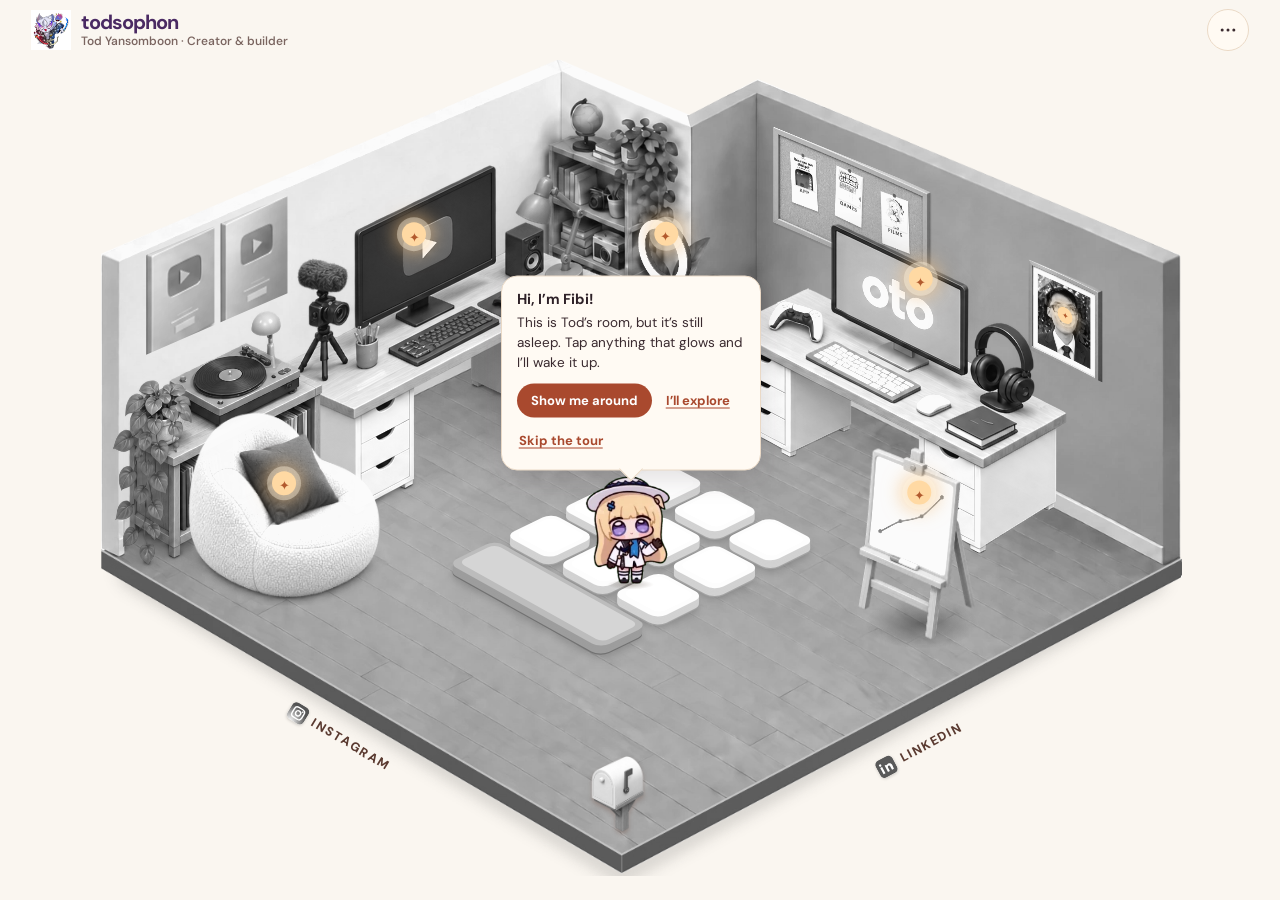
==== commit 3a503607: "Publish calmer chapters, case study easel and draggable Fibi Built from todsophon-portfolio ef74169 " ====
--- a/index.html
+++ b/index.html
@@ -8,22 +8,22 @@
   <title>Todsophon — Tod Yansomboon · Creator & builder</title>
   <link rel="icon" type="image/png" href="assets/tod-mascot.png">
   <link rel="stylesheet" href="styles.css">
-  <link rel="stylesheet" href="room.css?v=19">
+  <link rel="stylesheet" href="room.css?v=63">
   <link rel="stylesheet" href="portfolio.css">
   <link rel="stylesheet" href="brand.css">
   <link rel="stylesheet" href="brand-details.css">
-  <link rel="stylesheet" href="room-experience.css?v=45">
-  <link rel="stylesheet" href="gallery.css?v=47">
-  <link rel="stylesheet" href="room-first.css?v=45">
-  <link rel="stylesheet" href="room-reveal.css?v=41">
-  <link rel="stylesheet" href="pinboard.css?v=42">
-  <link rel="stylesheet" href="portfolio-update.css?v=45">
-  <link rel="stylesheet" href="guided-room.css?v=47">
-  <script src="content.js?v=47" defer></script>
-  <script src="app.js?v=46" defer></script>
-  <script type="module" src="pinboard.js?v=42"></script>
-  <script type="module" src="room.js?v=44"></script>
-  <script type="module" src="room-experience.js?v=46"></script>
+  <link rel="stylesheet" href="room-experience.css?v=63">
+  <link rel="stylesheet" href="gallery.css?v=63">
+  <link rel="stylesheet" href="room-first.css?v=63">
+  <link rel="stylesheet" href="room-reveal.css?v=63">
+  <link rel="stylesheet" href="pinboard.css?v=63">
+  <link rel="stylesheet" href="portfolio-update.css?v=63">
+  <link rel="stylesheet" href="guided-room.css?v=63">
+  <script src="content.js?v=63" defer></script>
+  <script src="app.js?v=63" defer></script>
+  <script type="module" src="pinboard.js?v=63"></script>
+  <script type="module" src="room.js?v=63"></script>
+  <script type="module" src="room-experience.js?v=63"></script>
 </head>
 <body>
   <a class="skip-link" href="#scene-section">Skip to the room</a>
@@ -108,7 +108,7 @@
           <a class="list-item" data-open="oto" href="#work/oto"><span class="list-number">01</span><span><strong>Oto / Frisson Labs</strong><small>Current role · Product, content & audience insights</small></span><span class="list-arrow">↗</span></a>
           <a class="list-item" data-open="youtube" href="#work/youtube"><span class="list-number">02</span><span><strong>YouTube</strong><small>1.81M subscribers · September 2026</small></span><span class="list-arrow">↗</span></a>
           <a class="list-item" data-open="tiktok" href="#work/tiktok"><span class="list-number">03</span><span><strong>TikTok & short-form</strong><small>Hooks, formats & creative experiments</small></span><span class="list-arrow">↗</span></a>
-          <a class="list-item" data-open="analytics" href="#work/analytics"><span class="list-number">04</span><span><strong>A head for the numbers</strong><small>Applied analytics & predictive modeling projects</small></span><span class="list-arrow">↗</span></a>
+          <a class="list-item" href="frisson-case-study.html"><span class="list-number">04</span><span><strong>Frisson Labs case study</strong><small>AI video workflows and a call-to-action test</small></span><span class="list-arrow">↗</span></a>
           <a class="list-item" data-open="about" href="#about"><span class="list-number">05</span><span><strong>The person behind the room</strong><small>From Thailand to Seattle, with a camera along the way</small></span><span class="list-arrow">↗</span></a>
         </div>
         <span class="visually-hidden room-save-status" id="room-save-status" role="status"></span>
--- a/room-experience.css
+++ b/room-experience.css
@@ -21,8 +21,6 @@
 @media screen {
   .project-dialog[open] { transform-origin:var(--entry-x,50%) var(--entry-y,60%); animation:case-unfold .42s cubic-bezier(.16,1,.3,1) both; }
   .project-dialog[open] .dialog-content { animation:case-content .5s .08s both; }
-  .project-dialog[data-chapter=about] .portrait-photo { transform:rotate(-3deg); box-shadow:5px 5px 0 #f5d94e; }
-  .project-dialog[data-chapter=analytics] { border-top:5px solid var(--blue); }
 }
 @keyframes case-unfold { from{opacity:0;transform:perspective(1100px) translateY(26px) rotateX(6deg) scale(.92)} to{opacity:1;transform:perspective(1100px) translateY(0) rotateX(0) scale(1)} }
 @keyframes case-content { from{opacity:0;transform:translateY(9px)} to{opacity:1;transform:translateY(0)} }
--- a/guided-room.css
+++ b/guided-room.css
@@ -28,6 +28,23 @@
 /* A brighter, airier room: the same gentle lift on every painted layer. */
 .cozy-room:not(.reveal-active) .room-art,.cozy-room .room-color-spot,.cozy-room .furniture-sprite{filter:var(--room-light)}
 .cozy-room .character{width:13%;max-width:146px}
+/* Fibi can be picked up: no scrolling while dragging her on touch screens. */
+.cozy-room .character-button{touch-action:none;cursor:grab}
+.cozy-room .character.is-held{z-index:2000!important}
+.cozy-room .character.is-held .character-button{cursor:grabbing}
+/* Lift: the sprite rises above its floor shadow; the shadow shrinks with height. */
+.cozy-room .character .character-sprite{translate:0 calc(var(--fibi-lift,0) * -1px * var(--scene-scale,1))}
+.cozy-room .character:before{opacity:calc(1 - min(var(--fibi-lift,0) / 120, .6));scale:calc(1 - min(var(--fibi-lift,0) / 160, .45))}
+.cozy-room .character.is-held .character-sprite{filter:drop-shadow(0 8px 5px #3a2a2f33)}
+/* Landing: a quick squash and stretch from the feet. */
+.cozy-room .character.is-landing .character-button{transform-origin:51.5% var(--fibi-ground,84.5%);animation:fibi-land .32s cubic-bezier(.3,1.6,.5,1)}
+@keyframes fibi-land{0%{scale:calc(1 + var(--fibi-squash,.1)) calc(1 - var(--fibi-squash,.1))}55%{scale:calc(1 - var(--fibi-squash,.1) * .35) calc(1 + var(--fibi-squash,.1) * .35)}100%{scale:1 1}}
+.fibi-dust{position:absolute;z-index:1150;width:0;height:0;pointer-events:none}
+.fibi-dust:before,.fibi-dust:after{content:'';position:absolute;top:-6px;width:calc(16px + 22px * var(--dust,.5));height:calc(7px + 6px * var(--dust,.5));border-radius:50%;background:radial-gradient(closest-side,#fff6eae6,#fff6ea00);animation:fibi-dust .5s ease-out forwards}
+.fibi-dust:before{right:2px;--dir:-1}.fibi-dust:after{left:2px;--dir:1}
+@keyframes fibi-dust{from{opacity:.95;translate:0 0;scale:.5}to{opacity:0;translate:calc(var(--dir) * 26px) -6px;scale:1.25}}
+@media(prefers-reduced-motion:reduce){.cozy-room .character.is-landing .character-button,.fibi-dust:before,.fibi-dust:after{animation:none}}
+.is-holding-fibi .speech-bubble{opacity:0!important}
 .cozy-room .character:not(:hover):not(:focus-within) .character-name{opacity:0}
 /* Name tags: once an object is awake it wears a small, quiet tag so visitors know what it is. */
 .room-tag,.cozy-room:not(.is-arranging) .furniture-piece.is-awake .furniture-label{display:block;width:auto;height:auto;min-width:0;padding:3px 9px;border:1px solid var(--line-warm);border-radius:999px;background:#fffaf3eb;color:var(--ink-warm);font-size:11.5px;font-weight:650;line-height:1.25;white-space:nowrap;box-shadow:0 2px 7px #3a2a2f1c;animation:none;pointer-events:none;transition:opacity .15s,transform .15s}
@@ -36,7 +53,7 @@
 .cozy-room:not(.is-arranging) .furniture-piece.is-awake .furniture-hit:hover .furniture-label,.cozy-room:not(.is-arranging) .furniture-piece.is-awake .furniture-hit:focus-visible .furniture-label{border-color:#c98b62;transform:translate(-50%,calc(-100% - 2px))}
 .cozy-room:not(.is-arranging) .furniture-piece[data-furniture=bookshelf] .furniture-label{display:none}
 .cozy-room:not(.is-arranging) .furniture-piece.is-awake[data-furniture=youtube] .furniture-label{left:44%;top:6%}
-.cozy-room:not(.is-arranging) .furniture-piece.is-awake[data-furniture=oto] .furniture-label{left:56%;top:7%}
+.cozy-room:not(.is-arranging) .furniture-piece.is-awake[data-furniture=oto] .furniture-label{left:53%;top:50%}
 .cozy-room:not(.is-arranging) .furniture-piece.is-awake[data-furniture=tiktok] .furniture-label{left:50%;top:-1%}
 .cozy-room:not(.is-arranging) .furniture-piece.is-awake[data-furniture=chair] .furniture-label{left:50%;top:26%}
 .cozy-room:not(.is-arranging) .furniture-piece.is-awake[data-furniture=plant] .furniture-label{left:55%;top:3%}
@@ -212,3 +229,48 @@
   .reel-list li{flex:0 0 62%;scroll-snap-align:start}
 }
 .reel-frame:has(.reel-player){aspect-ratio:9/20;background:#fff}
+
+/* Every chapter: the same quiet template as Oto. */
+.dialog-content .project-kicker:empty{display:none}
+.project-dialog .dialog-content h2{max-width:640px;font-size:38px;letter-spacing:-1.4px}
+.project-dialog .dialog-lead{margin-top:18px}
+.project-dialog .oto-role+.resume-contact{margin-top:8px}
+.dialog-content .project-section{margin-top:30px}
+.dialog-content .project-section h3{margin:0 0 6px;font-size:19px;letter-spacing:-.3px}
+.dialog-content .project-section p{max-width:640px;font-size:15px;line-height:1.65}
+.project-dialog .source-note{margin-top:24px;font-size:12px;line-height:1.6}
+.project-dialog .source-note .source-link{color:#6733cf;font-weight:600}
+.project-dialog .portrait-photo{width:120px;height:120px;border:0;border-radius:14px;outline:0;box-shadow:none;transform:none}
+.project-dialog .chapter-cover img{border-radius:12px}
+.project-dialog .chapter-cover figcaption{font-size:12.5px}
+.project-dialog .featured-quote{margin:34px 0 4px;padding:0;border:0;background:none;color:#2b2137;font-size:24px;font-weight:650;letter-spacing:-.5px}
+.project-dialog .featured-quote+.source-note{margin-top:0}
+.selected-videos .video-grid{grid-template-columns:repeat(3,minmax(0,1fr));gap:18px;margin:16px 0 8px}
+.selected-videos .video-card{border:0;border-radius:0;background:none;box-shadow:none;transform:none}
+.selected-videos .video-card:hover{transform:none;box-shadow:none}
+.selected-videos .video-card:hover .video-thumbnail{filter:brightness(.92)}
+.selected-videos .video-thumbnail{border-radius:12px;aspect-ratio:16/10}
+.selected-videos .video-card-copy{padding:10px 0 0;gap:3px}
+.selected-videos .video-card-copy h4{font-size:15px;font-weight:650;color:#2b2137}
+.selected-videos .video-format{order:3;color:#7a6c83;font-size:12.5px;letter-spacing:0;text-transform:none}
+.selected-videos .video-card-copy .video-metric{order:4;color:#7a6c83!important;font-size:12.5px!important;font-weight:500}
+.selected-videos .video-card-copy p{color:#655b72;font-size:13.5px!important;line-height:1.5!important}
+.skills-line{max-width:640px;font-size:15px;line-height:1.7}
+.resume-contact a{color:#6733cf}
+@media(max-width:760px){
+  .project-dialog .dialog-content h2{font-size:29px;letter-spacing:-.9px}
+  .selected-videos .video-grid{grid-template-columns:1fr 1fr}
+  .project-dialog .portrait-photo{width:84px;height:84px}
+}
+.selected-videos .video-card:last-child:nth-child(odd){grid-column:auto;display:flex}
+.selected-videos .video-card:last-child:nth-child(odd) .video-thumbnail{height:auto}
+@media(max-width:760px){.selected-videos .video-card:last-child:nth-child(odd){grid-column:1/-1}}
+/* The generated easel and ring light have no painted shadow: give them a soft contact
+   shadow centred on their feet so they stand on the floor. */
+.furniture-piece[data-furniture=plant] .furniture-art::before,.furniture-piece[data-furniture=tiktok] .furniture-art::before{content:'';position:absolute;left:var(--ground-center,50%);top:var(--ground-anchor,90%);width:92%;aspect-ratio:2.2/1;transform:translate(-50%,-50%);border-radius:50%;background:radial-gradient(closest-side,#3d150980,#3d150938 50%,transparent);pointer-events:none}
+.furniture-piece[data-furniture=tiktok] .furniture-art::before{width:150%}
+.furniture-piece .furniture-sprite{z-index:1}
+/* Held: she sways a little from the top, like she's being carried. */
+.cozy-room .character.is-held .character-button{transform-origin:51.5% 18%;animation:fibi-dangle 1.15s ease-in-out infinite}
+@keyframes fibi-dangle{0%,100%{rotate:-5deg}50%{rotate:5deg}}
+@media(prefers-reduced-motion:reduce){.cozy-room .character.is-held .character-button{animation:none}}
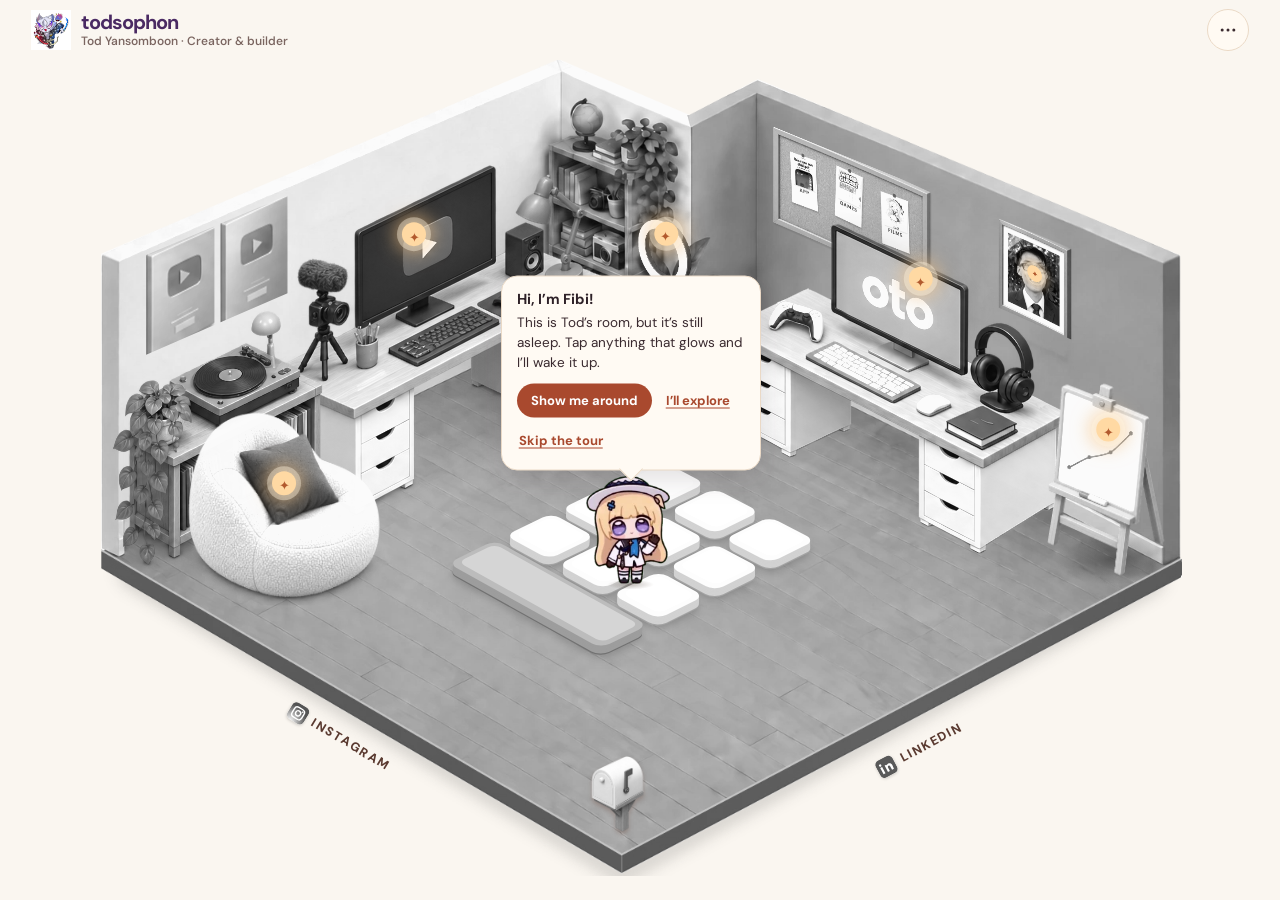
==== commit 54dd6d60: "Publish body-only Fibi grab, new default layout and aligned portrait Built from todsophon-portfolio " ====
--- a/index.html
+++ b/index.html
@@ -8,22 +8,22 @@
   <title>Todsophon — Tod Yansomboon · Creator & builder</title>
   <link rel="icon" type="image/png" href="assets/tod-mascot.png">
   <link rel="stylesheet" href="styles.css">
-  <link rel="stylesheet" href="room.css?v=63">
+  <link rel="stylesheet" href="room.css?v=69">
   <link rel="stylesheet" href="portfolio.css">
   <link rel="stylesheet" href="brand.css">
   <link rel="stylesheet" href="brand-details.css">
-  <link rel="stylesheet" href="room-experience.css?v=63">
-  <link rel="stylesheet" href="gallery.css?v=63">
-  <link rel="stylesheet" href="room-first.css?v=63">
-  <link rel="stylesheet" href="room-reveal.css?v=63">
-  <link rel="stylesheet" href="pinboard.css?v=63">
-  <link rel="stylesheet" href="portfolio-update.css?v=63">
-  <link rel="stylesheet" href="guided-room.css?v=63">
-  <script src="content.js?v=63" defer></script>
-  <script src="app.js?v=63" defer></script>
-  <script type="module" src="pinboard.js?v=63"></script>
-  <script type="module" src="room.js?v=63"></script>
-  <script type="module" src="room-experience.js?v=63"></script>
+  <link rel="stylesheet" href="room-experience.css?v=69">
+  <link rel="stylesheet" href="gallery.css?v=69">
+  <link rel="stylesheet" href="room-first.css?v=69">
+  <link rel="stylesheet" href="room-reveal.css?v=69">
+  <link rel="stylesheet" href="pinboard.css?v=69">
+  <link rel="stylesheet" href="portfolio-update.css?v=69">
+  <link rel="stylesheet" href="guided-room.css?v=69">
+  <script src="content.js?v=69" defer></script>
+  <script src="app.js?v=69" defer></script>
+  <script type="module" src="pinboard.js?v=69"></script>
+  <script type="module" src="room.js?v=69"></script>
+  <script type="module" src="room-experience.js?v=69"></script>
 </head>
 <body>
   <a class="skip-link" href="#scene-section">Skip to the room</a>
@@ -91,7 +91,7 @@
           <span id="fibi-destination" class="fibi-destination" aria-hidden="true" hidden></span>
           <div class="speech-bubble" id="speech-bubble"><span id="speech-message" aria-live="polite">Hi, I’m Fibi! Make yourself at home.</span><div class="speech-actions" id="speech-actions" hidden></div></div>
           <div class="character" id="character">
-            <button class="character-button" id="fibi-button" aria-label="Say hello to Fibi" aria-describedby="fibi-instructions"><span class="character-sprite" id="character-image" role="img" aria-label="Fibi, your little room guide"></span></button>
+            <button class="character-button" id="fibi-button" aria-label="Say hello to Fibi" aria-describedby="fibi-instructions"><span class="character-sprite" id="character-image" role="img" aria-label="Fibi, your little room guide"><span class="fibi-hitbox" aria-hidden="true"></span></span></button>
             <span class="character-name">Fibi <span>your guide</span></span>
           </div>
         </div>
--- a/guided-room.css
+++ b/guided-room.css
@@ -29,7 +29,17 @@
 .cozy-room:not(.reveal-active) .room-art,.cozy-room .room-color-spot,.cozy-room .furniture-sprite{filter:var(--room-light)}
 .cozy-room .character{width:13%;max-width:146px}
 /* Fibi can be picked up: no scrolling while dragging her on touch screens. */
-.cozy-room .character-button{touch-action:none;cursor:grab}
+/* Only her body can be grabbed or tapped: Oto's hitbox for Fibi is 83 × 130 of a 176 frame,
+   centred on her and standing on her feet. It rides inside the sprite, so it lifts with her. */
+.cozy-room .character,.cozy-room .character-button{pointer-events:none}
+/* Dragging Fibi or furniture must never start a text or image selection in the room. */
+.cozy-room.scene{user-select:none;-webkit-user-select:none}
+.cozy-room.scene img{-webkit-user-drag:none}
+.cozy-room .fibi-hitbox{position:absolute;left:25.3%;top:10.5%;width:47.2%;height:74%;border-radius:40% 40% 18% 18%;pointer-events:auto;touch-action:none;cursor:grab}
+.cozy-room .character.is-held .fibi-hitbox{cursor:grabbing}
+.cozy-room .character .character-name{opacity:0}
+.cozy-room .character:has(.fibi-hitbox:hover) .character-name,.cozy-room .character:has(.character-button:focus-visible) .character-name{opacity:1}
+.cozy-room .character.is-held .character-name,.cozy-room .character.is-walking .character-name{opacity:0!important}
 .cozy-room .character.is-held{z-index:2000!important}
 .cozy-room .character.is-held .character-button{cursor:grabbing}
 /* Lift: the sprite rises above its floor shadow; the shadow shrinks with height. */
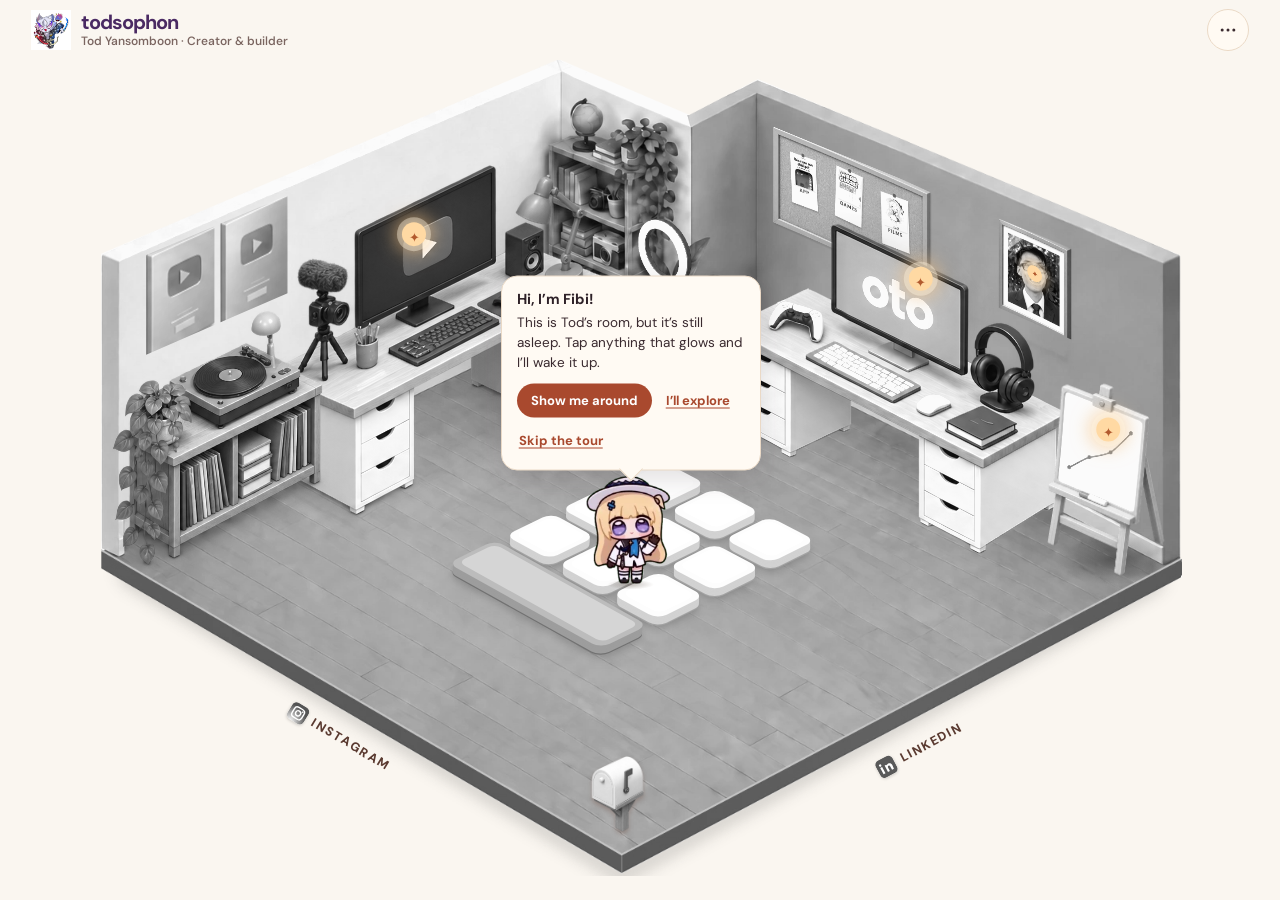
==== commit f736f9e7: "Refresh video gallery and consolidate creator room navigation" ====
--- a/index.html
+++ b/index.html
@@ -4,7 +4,7 @@
   <meta charset="UTF-8">
   <meta name="viewport" content="width=device-width, initial-scale=1">
   <meta name="theme-color" content="#362051">
-  <meta name="description" content="Step inside Tod Yansomboon's little world of content, community, and AI companions. Explore YouTube, TikTok, and Oto at Frisson Labs.">
+  <meta name="description" content="Step inside Tod Yansomboon's little world of content, community, and AI companions. Explore videos, Oto products, and audience experiments at Frisson Labs.">
   <title>Todsophon — Tod Yansomboon · Creator & builder</title>
   <link rel="icon" type="image/png" href="assets/tod-mascot.png">
   <link rel="stylesheet" href="styles.css">
@@ -32,7 +32,7 @@
     <div class="room-menu">
       <button class="room-menu-button" id="room-menu-button" type="button" aria-expanded="false" aria-controls="room-menu" aria-label="Menu"><svg viewBox="0 0 24 24" width="20" height="20" fill="currentColor" aria-hidden="true"><circle cx="5" cy="12" r="1.8"/><circle cx="12" cy="12" r="1.8"/><circle cx="19" cy="12" r="1.8"/></svg></button>
       <div class="room-menu-list" id="room-menu" hidden>
-        <a href="frisson-case-study.html">Frisson Labs case study</a>
+        <a data-open="oto" data-note="experiments" href="#work/oto">Insights & experiments</a>
         <a href="#about" data-open="about">About Tod</a>
         <a href="#resume" data-open="resume">Résumé</a>
         <a href="mailto:todsopon@hotmail.com">Email Tod</a>
@@ -106,9 +106,9 @@
         </div>
         <div class="list-view" id="list-view" hidden>
           <a class="list-item" data-open="oto" href="#work/oto"><span class="list-number">01</span><span><strong>Oto / Frisson Labs</strong><small>Current role · Product, content & audience insights</small></span><span class="list-arrow">↗</span></a>
-          <a class="list-item" data-open="youtube" href="#work/youtube"><span class="list-number">02</span><span><strong>YouTube</strong><small>1.81M subscribers · September 2026</small></span><span class="list-arrow">↗</span></a>
-          <a class="list-item" data-open="tiktok" href="#work/tiktok"><span class="list-number">03</span><span><strong>TikTok & short-form</strong><small>Hooks, formats & creative experiments</small></span><span class="list-arrow">↗</span></a>
-          <a class="list-item" href="frisson-case-study.html"><span class="list-number">04</span><span><strong>Frisson Labs case study</strong><small>AI video workflows and a call-to-action test</small></span><span class="list-arrow">↗</span></a>
+          <a class="list-item" data-open="youtube" href="#work/youtube"><span class="list-number">02</span><span><strong>Creator story</strong><small>1.81M subscribers · September 2026</small></span><span class="list-arrow">↗</span></a>
+          <a class="list-item" data-screening data-screening-filter="shorts" href="#videos"><span class="list-number">03</span><span><strong>Short-form videos</strong><small>YouTube Shorts & Instagram Reels</small></span><span class="list-arrow">↗</span></a>
+          <a class="list-item" data-open="oto" data-note="experiments" href="#work/oto"><span class="list-number">04</span><span><strong>Insights & experiments</strong><small>AI video workflows and a call-to-action test</small></span><span class="list-arrow">↗</span></a>
           <a class="list-item" data-open="about" href="#about"><span class="list-number">05</span><span><strong>The person behind the room</strong><small>From Thailand to Seattle, with a camera along the way</small></span><span class="list-arrow">↗</span></a>
         </div>
         <span class="visually-hidden room-save-status" id="room-save-status" role="status"></span>
@@ -121,8 +121,8 @@
     <section class="work-strip" id="work-navigation" aria-label="Explore my work">
       <div class="strip-intro"><span class="eyebrow">SELECTED WORK</span><span>A few things<br>I've put into the world.</span></div>
       <a class="work-button" data-open="oto" href="#work/oto"><span class="work-number">01</span><span class="work-copy"><strong>Oto <span class="work-company">/ Frisson Labs</span></strong><small>Current role · Product & content</small></span><span class="work-arrow" aria-hidden="true">↗</span></a>
-      <a class="work-button" data-open="youtube" href="#work/youtube"><span class="work-number">02</span><span class="work-copy"><strong>YouTube</strong><small>1.81M subscribers · September 2026</small></span><span class="work-arrow" aria-hidden="true">↗</span></a>
-      <a class="work-button" data-open="tiktok" href="#work/tiktok"><span class="work-number">03</span><span class="work-copy"><strong>TikTok</strong><small>Short-form & creative testing</small></span><span class="work-arrow" aria-hidden="true">↗</span></a>
+      <a class="work-button" data-open="youtube" href="#work/youtube"><span class="work-number">02</span><span class="work-copy"><strong>Creator story</strong><small>1.81M subscribers · September 2026</small></span><span class="work-arrow" aria-hidden="true">↗</span></a>
+      <a class="work-button" data-screening data-screening-filter="shorts" href="#videos"><span class="work-number">03</span><span class="work-copy"><strong>Short-form videos</strong><small>YouTube Shorts & Instagram Reels</small></span><span class="work-arrow" aria-hidden="true">↗</span></a>
     </section>
 
     <section class="beyond-room" aria-labelledby="beyond-heading">
--- a/room.css
+++ b/room.css
@@ -32,6 +32,10 @@
 .furniture-art{position:absolute;inset:0;pointer-events:none;transition:transform .2s,filter .2s;transform-origin:var(--ground-center,50%) var(--ground-anchor,85%);z-index:0}
 .furniture-sprite{position:absolute;inset:0;background-image:url('assets/furniture-atlas.png');background-repeat:no-repeat;transform:var(--furniture-perspective,none);transform-origin:var(--ground-center,50%) var(--ground-anchor,85%)}
 .furniture-hit:hover+.furniture-art{filter:brightness(1.035)}
+.furniture-piece[hidden]{display:none!important}
+.cozy-room:not(.is-arranging) .is-decoration .furniture-hit:before{pointer-events:none}
+.cozy-room .is-decoration .furniture-label{display:none!important}
+.cozy-room:not(.is-arranging) .is-decoration .furniture-art{filter:none}
 .furniture-hit.is-awaiting-fibi+.furniture-art{filter:brightness(1.07) drop-shadow(0 0 7px #f5d94eaa)}
 .furniture-hit.is-awaiting-fibi .furniture-label{border-color:#d6a629;box-shadow:0 0 0 3px #f5d94e55,0 3px 0 #d0c7b54d}
 .furniture-piece.is-selected .furniture-art{filter:brightness(1.035) drop-shadow(0 0 2px #fff4ce)}
--- a/gallery.css
+++ b/gallery.css
@@ -1,198 +1,98 @@
-/* The floor screen opens into a quiet, full-size cinema. */
-.screening-dialog {
-  --cinema-ink: #14101e;
-  --cinema-muted: #b8afc9;
-  --cinema-line: #ffffff21;
-  --cinema-yellow: #f5d94e;
-  width: min(clamp(760px, calc(150dvh - 240px), 1180px), calc(100% - 48px));
-  max-width: none;
-  max-height: calc(100dvh - 48px);
-  margin: auto;
-  padding: 0;
-  border: 1px solid #7f6396;
-  border-radius: 15px;
-  background: var(--cinema-ink);
-  color: #fff;
-  box-shadow: 0 38px 120px #100c22aa;
-  overflow: auto;
-  overscroll-behavior: contain;
-  scrollbar-color: #665479 var(--cinema-ink);
-  font-family: var(--font, sans-serif);
-  transform-origin: var(--screening-origin, 50% 100%);
-}
-.screening-dialog::backdrop { background: #100b20ba; backdrop-filter: blur(9px); }
-.screening-dialog.is-entering { animation: screening-arrive 480ms cubic-bezier(.2,.8,.2,1) both; }
-.screening-dialog.is-entering::backdrop { animation: screening-lights-down 400ms ease both; }
-.screening-dialog button:focus-visible,.screening-dialog a:focus-visible { outline: 3px solid var(--cinema-yellow); outline-offset: 4px; }
-.screening-shell { position: relative; }
-.screening-header { padding: 23px 28px; display: flex; align-items: center; justify-content: space-between; gap: 20px; border-bottom: 1px solid var(--cinema-line); }
-.screening-identity { display: flex; gap: 13px; align-items: center; }
-.screening-identity-mark { width: 37px; height: 43px; display: grid; place-items: center; background: var(--cinema-yellow); color: #211735; border-radius: 5px 5px 11px 5px; font-size: 16px; transform: rotate(-5deg); }
-.screening-eyebrow { display: block; font-size: 10px; line-height: 1.6; letter-spacing: 1.5px; font-weight: 650; margin: 0; }
-.screening-identity-copy>.screening-eyebrow { color: #c4aae8; font-size: 9px; }
-.screening-title { margin: 3px 0 0; font-family: inherit; font-size: 19px; font-weight: 550; line-height: 1.4; letter-spacing: -.45px; }
-.screening-close { width: 42px; height: 42px; display: grid; place-items: center; flex: none; border: 1px solid #ffffff32; border-radius: 50%; color: #fff; background: #ffffff06; font-size: 27px; line-height: 1; transition: background .18s, transform .18s; }
-.screening-close:hover { background: #ffffff15; transform: rotate(8deg); }
-.screening-body { display: grid; grid-template-columns: minmax(0, 1fr) 268px; gap: 26px; padding: 27px 28px 22px; }
-.screening-stage-column { align-self: start; min-width: 0; }
-.screening-stage { aspect-ratio: 16 / 9; background: #050407; position: relative; border: 1px solid #ffffff29; border-radius: 7px; overflow: hidden; box-shadow: 0 0 0 5px #ffffff03, 0 15px 36px #0003; }
-.screening-poster { width: 100%; height: 100%; display: block; position: absolute; inset: 0; padding: 0; overflow: hidden; background: #08050e; }
-.screening-dialog .screening-poster:focus-visible { outline-offset: -5px; }
-.screening-poster::after { content: ''; position: absolute; inset: 0; background: linear-gradient(0deg,#08051070,transparent 40%,#08051008); pointer-events: none; }
-.screening-poster-image { width: 100%; height: 100%; object-fit: cover; display: block; transition: transform .4s ease, filter .4s ease; }
-.screening-stage.is-short .screening-poster-image { object-fit: contain; }
-.screening-poster:hover .screening-poster-image { transform: scale(1.025); filter: brightness(.82); }
-.screening-play-affordance { position: absolute; z-index: 1; inset: 0; display: flex; flex-direction: column; align-items: center; justify-content: center; gap: 12px; color: #fff; }
-.screening-play-icon { display: grid; place-items: center; width: 66px; height: 66px; padding-left: 4px; background: var(--cinema-yellow); border: 1px solid #fff7; border-radius: 50%; color: #211735; box-shadow: 0 4px 30px #0e052080; font-size: 24px; transition: transform .25s, box-shadow .25s; }
-.screening-poster:hover .screening-play-icon { transform: scale(1.09); box-shadow: 0 4px 34px #f5d94e40; }
-.screening-play-label { padding: 5px 10px; background: #120c21bf; border-radius: 4px; font-size: 12px; font-weight: 600; letter-spacing: .2px; }
-.screening-player { display: block; border: 0; position: absolute; inset: 0; width: 100%; height: 100%; }
-.screening-stage-note { color: var(--cinema-muted); font-size: 11px; line-height: 1.7; margin: 15px 0 0; }
-.screening-playback-fallback { color: var(--cinema-yellow); text-underline-offset: 3px; }
-.screening-curtains { position: absolute; inset: 0; display: flex; pointer-events: none; z-index: 3; }
-.screening-curtains>span { display: block; width: 50%; height: 100%; background: #3d1e61; transform: scaleX(0); transform-origin: left; }
-.screening-curtains>span:last-child { transform-origin: right; background: #48246e; }
-.screening-dialog.is-entering .screening-curtains>span { animation: screening-curtain 750ms cubic-bezier(.66,0,.2,1) both; }
-.screening-position { display: flex; justify-content: space-between; align-items: center; gap: 12px; color: #b59dcc; padding: 0 0 15px; border-bottom: 1px solid var(--cinema-line); }
-.screening-position .screening-eyebrow { font-size: 9px; letter-spacing: 1.4px; }
-.screening-counter { font-size: 12px; color: var(--cinema-yellow); font-variant-numeric: tabular-nums; letter-spacing: 1.5px; white-space: nowrap; }
-.screening-format { margin: 19px 0 8px; font-size: 11px; color: #c4aae8; }
-.screening-film-title { font-family: inherit; margin: 0; font-size: clamp(24px,2.6vw,31px); line-height: 1.15; letter-spacing: -1px; font-weight: 600; }
-.screening-description { font-size: 12px; line-height: 1.8; color: #c2b9d0; margin: 14px 0 17px; }
-.screening-metric { margin: 0 0 17px; }
-.screening-metric strong { display: block; color: var(--cinema-yellow); font-size: 23px; font-weight: 550; letter-spacing: -.5px; }
-.screening-metric>span { color: #9f94af; font-size: 9px; display: block; line-height: 1.7; margin-top: 3px; }
-.screening-youtube { display: inline-block; font-size: 12px; text-underline-offset: 4px; text-decoration-color: #9d78c5; line-height: 1.8; }
-.screening-youtube:hover { color: var(--cinema-yellow); text-decoration-color: currentColor; }
-.screening-case { display: flex; justify-content: space-between; width: 100%; padding: 11px 13px; margin-top: 17px; border: 1px solid #ad80e265; border-radius: 4px; background: #6733cf28; color: #e6d9f9; font-size: 12px; text-align: left; transition: background .2s; }
-.screening-case:hover { background: #6733cf58; }
-.screening-navigation { display: flex; align-items: center; justify-content: space-between; gap: 12px; margin-top: 18px; padding-top: 16px; border-top: 1px solid var(--cinema-line); }
-.screening-step { width: 34px; height: 31px; display: grid; place-items: center; border-radius: 3px; font-size: 20px; background: #ffffff08; color: #e6d9f9; }
-.screening-step:hover:not(:disabled) { background: #ffffff18; color: var(--cinema-yellow); }
-.screening-step:disabled { opacity: .3; }
-.screening-keyboard-hint { color: #9f94af; font-size: 10px; }
-.screening-collection { padding: 0 28px 22px; }
-.screening-collection-header { display: flex; justify-content: space-between; align-items: center; gap: 15px; border-top: 1px solid var(--cinema-line); padding: 18px 0 13px; }
-.screening-collection-header>.screening-eyebrow { color: #c4aae8; font-size: 9px; }
-.screening-filters { display: flex; gap: 5px; }
-.screening-filter { padding: 6px 10px; border: 1px solid transparent; border-radius: 3px; color: #b8afc9; font-size: 10px; line-height: 1.3; transition: color .2s, background .2s; }
-.screening-filter:hover { color: #fff; background: #ffffff08; }
-.screening-filter[aria-pressed=true] { background: #bda0ea18; color: #e6d9f9; border-color: #bda0ea32; }
-.screening-filmstrip { display: grid; grid-template-columns: repeat(3,minmax(0,1fr)); gap: 13px; }
-.screening-film { display: flex; gap: 12px; text-align: left; padding: 7px; border: 1px solid #ffffff14; background: #ffffff03; border-radius: 6px; min-width: 0; align-items: center; transition: background .18s, border-color .18s, transform .18s; }
-.screening-film:hover { background: #ffffff09; border-color: #bda0ea70; transform: translateY(-2px); }
-.screening-film[aria-pressed=true] { border-color: #f5d94e9c; background: #f5d94e08; }
-.screening-film-image-wrap { display: block; flex: 0 0 39%; aspect-ratio: 16 / 10; min-width: 0; position: relative; overflow: hidden; border-radius: 3px; background: #050407; }
-.screening-film-image { display: block; width: 100%; height: 100%; object-fit: cover; opacity: .8; transition: opacity .2s; }
-.screening-film:hover .screening-film-image,.screening-film[aria-pressed=true] .screening-film-image { opacity: 1; }
-.screening-film-selection { display: none; position: absolute; right: 4px; bottom: 4px; width: 20px; height: 20px; padding-left: 1px; border-radius: 50%; background: var(--cinema-yellow); color: #211735; font-size: 8px; align-items: center; justify-content: center; }
-.screening-film[aria-pressed=true] .screening-film-selection { display: flex; }
-.screening-film-copy { display: block; min-width: 0; }
-.screening-film-format { display: block; color: #b8afc9; font-size: 8px; line-height: 1.5; margin-bottom: 4px; }
-.screening-film-name { display: block; color: #efe9f7; font-size: 11px; font-weight: 500; line-height: 1.45; }
-.screening-source-note { color: #a295b2; font-size: 9px; line-height: 1.7; margin: 13px 0 0; }
-.screening-sr-only { position: absolute; width: 1px; height: 1px; margin: -1px; padding: 0; overflow: hidden; clip-path: inset(50%); white-space: nowrap; border: 0; }
-@keyframes screening-arrive { from { opacity: 0; transform: scale(.86) translateY(16px); } to { opacity: 1; transform: scale(1) translateY(0); } }
-@keyframes screening-lights-down { from { background: #100b2000; backdrop-filter: blur(0); } to { background: #100b20ba; backdrop-filter: blur(9px); } }
-@keyframes screening-curtain { 0%,16% { transform: scaleX(1); } 100% { transform: scaleX(0); } }
-@media(max-width:1000px) {
-  .screening-body { grid-template-columns: minmax(0,1fr) 225px; gap: 22px; }
-  .screening-film-title { font-size: 26px; }
-  .screening-film { gap: 9px; }
-  .screening-film-name { font-size: 10px; }
-}
-@media(max-width:720px) {
-  .screening-dialog { width: calc(100% - 20px); max-height: calc(100dvh - 20px); border-radius: 12px; }
-  .screening-header { padding: 17px 18px; gap: 10px; position: sticky; top: 0; z-index: 5; background: var(--cinema-ink); box-shadow: 0 6px 18px #08051040; }
-  .screening-identity { gap: 10px; }
-  .screening-identity-mark { width: 29px; height: 35px; font-size: 12px; }
-  .screening-identity-copy>.screening-eyebrow { font-size: 8px; letter-spacing: 1.2px; }
-  .screening-title { font-size: 16px; letter-spacing: -.35px; }
-  .screening-close { width: 37px; height: 37px; font-size: 25px; }
-  .screening-body { display: flex; flex-direction: column; gap: 22px; padding: 18px 18px 22px; }
-  .screening-stage-column { width: 100%; }
-  .screening-stage { border-radius: 5px; scroll-margin-top: 88px; }
-  .screening-stage-note { font-size: 10px; margin-top: 12px; }
-  .screening-play-icon { width: 51px; height: 51px; font-size: 19px; }
-  .screening-play-affordance { gap: 8px; }
-  .screening-play-label { font-size: 10px; }
-  .screening-details { position: relative; padding-right: 0; }
-  .screening-position { padding-bottom: 12px; }
-  .screening-format { margin-top: 15px; }
-  .screening-film-title { font-size: 28px; max-width: 95%; }
-  .screening-description { margin: 10px 0 14px; }
-  .screening-metric { display: flex; align-items: baseline; gap: 10px; flex-wrap: wrap; margin-bottom: 13px; }
-  .screening-metric strong { font-size: 22px; }
-  .screening-case { margin-top: 15px; min-height: 41px; align-items: center; }
-  .screening-navigation { margin-top: 14px; padding-top: 13px; }
-  .screening-step { width: 42px; height: 35px; }
-  .screening-collection { padding: 0 18px 18px; }
-  .screening-collection-header { gap: 10px; align-items: flex-start; flex-direction: column; padding: 16px 0 14px; }
-  .screening-filter { padding: 8px 11px; font-size: 11px; }
-  .screening-filters { margin-left: -2px; gap: 6px; }
-  .screening-filmstrip { grid-template-columns: repeat(3,minmax(0,1fr)); gap: 8px; }
-  .screening-film { display: block; padding: 5px; }
-  .screening-film-image-wrap { width: 100%; aspect-ratio: 16 / 10; }
-  .screening-film-copy { padding: 7px 2px 3px; }
-  .screening-film-format { font-size: 8px; }
-  .screening-film-name { font-size: 10px; }
-  .screening-source-note { font-size: 9px; }
-}
-@media(max-width:370px) {
-  .screening-header { padding-inline: 14px; }
-  .screening-title { font-size: 14px; }
-  .screening-identity-mark { display: none; }
-  .screening-body { padding-inline: 14px; }
-  .screening-collection { padding-inline: 14px; }
-  .screening-film-title { font-size: 26px; }
-}
-@media(prefers-reduced-motion:reduce) {
-  .screening-dialog,.screening-dialog::backdrop,.screening-curtains>span { animation: none !important; }
-  .screening-dialog * { transition: none !important; }
-  .screening-dialog { scroll-behavior: auto; }
-  .screening-curtains { display: none; }
-  .screening-poster:hover .screening-poster-image,.screening-poster:hover .screening-play-icon,.screening-close:hover,.screening-film:hover { transform: none; }
-}
-@media print { .screening-dialog { display: none !important; } }
+/* Format-sized video cards share the chapter pages' brand colors and typography. */
+.screening-dialog{--cinema-ink:var(--ink);--cinema-muted:var(--muted);--cinema-line:var(--line);--cinema-yellow:var(--yellow);width:min(1120px,calc(100% - 40px));max-width:none;max-height:calc(100dvh - 40px);margin:auto;padding:0;border:1px solid #d4c6e8;border-radius:15px;background:var(--white);color:var(--cinema-ink);box-shadow:0 30px 100px #21173540;overflow:auto;overscroll-behavior:contain;scrollbar-color:#c6b5db var(--white);font-family:var(--font,sans-serif);transform-origin:var(--screening-origin,50% 100%)}
+.screening-dialog::backdrop{background:#20113388;backdrop-filter:blur(8px)}
+.screening-dialog [hidden]{display:none!important}
+.screening-dialog button:focus-visible,.screening-dialog a:focus-visible{outline:3px solid var(--violet);outline-offset:-5px}
+.screening-shell{position:relative}
+.screening-header{display:flex;align-items:flex-start;justify-content:space-between;gap:24px;padding:34px 36px 22px}
+.screening-eyebrow{font-size:11px;font-weight:600;letter-spacing:2px;color:var(--violet)}
+.screening-title{font-family:var(--font,sans-serif);font-size:clamp(29px,4vw,38px);font-weight:650;letter-spacing:-1.5px;line-height:1.12;margin:10px 0}
+.screening-subtitle{font-size:14px;line-height:1.6;color:var(--cinema-muted);margin:0}
+.screening-close{flex:none;width:42px;height:42px;border:1px solid var(--cinema-line);border-radius:50%;background:#f7f3fd;color:var(--ink);font-size:27px;display:grid;place-items:center}
+.screening-close:hover{background:#dac8f1}
+.screening-collection{padding:0 36px 26px;scroll-margin-top:20px}
+.screening-collection-header{display:flex;justify-content:space-between;align-items:center;flex-wrap:wrap;gap:14px;padding:12px 0 22px}
+.screening-collection-title{font-family:var(--font,sans-serif);font-weight:650;font-size:20px;margin:0}
+.screening-filters{display:flex;flex-wrap:wrap;gap:6px}
+.screening-filter{min-height:40px;padding:8px 15px;background:transparent;border:1px solid var(--cinema-line);border-radius:24px;font-size:12px;color:var(--muted)}
+.screening-filter:hover{background:#f0e9fa;color:var(--ink)}
+.screening-filter[aria-pressed=true]{background:var(--ink);color:var(--white);border-color:var(--ink)}
+.screening-filmstrip{display:grid;gap:28px}
+.screening-card-group{display:grid;grid-auto-flow:column;grid-auto-columns:minmax(220px,1fr);gap:14px;align-items:start;overflow-x:auto;padding:2px 2px 10px;scroll-snap-type:x mandatory;scrollbar-width:thin;scrollbar-color:var(--line) transparent}
+.screening-card-group[data-format=long]{grid-auto-flow:row;grid-template-columns:repeat(2,minmax(0,1fr));overflow:visible}
+.screening-film{display:flex;flex-direction:column;min-width:0;padding:10px;border:1px solid var(--line);background:var(--white);color:var(--ink);text-align:left;border-radius:18px;scroll-snap-align:start}
+.screening-film-image-wrap{display:block;position:relative;overflow:hidden;aspect-ratio:16/9;width:100%;border-radius:12px;background:#211735}
+.screening-film[data-format=short] .screening-film-image-wrap{aspect-ratio:4/5}
+.screening-film-image{display:block;width:100%;height:100%;object-fit:cover;transition:filter .2s ease}
+.screening-film:hover .screening-film-image{filter:brightness(.9)}
+.screening-film-copy{display:grid;gap:6px;padding:10px 2px 3px;width:100%;min-width:0}
+.screening-film-format{font-size:10px;line-height:1.5;letter-spacing:.7px;text-transform:uppercase;color:var(--muted)}
+.screening-film-name{font-size:15px;line-height:1.4;font-weight:650;overflow-wrap:anywhere;color:var(--ink)}
+.screening-film-cta{font-size:12px;color:var(--violet);margin-top:3px}
+.screening-film-selection{position:absolute;right:12px;bottom:12px;display:grid;place-items:center;width:36px;height:36px;border-radius:50%;background:var(--yellow);color:var(--ink);font-size:12px}
+.screening-film[aria-pressed=true] .screening-film-image-wrap{box-shadow:inset 0 0 0 3px var(--violet)}
+.screening-source-note{font-size:11px;line-height:1.6;margin:17px 0 0;color:var(--cinema-muted)}
+.screening-body{display:grid;grid-template-columns:minmax(0,1fr) 260px;gap:26px;padding:24px 36px 32px;background:var(--white);border-top:1px solid var(--cinema-line);scroll-margin-top:16px}
+.screening-stage-column{min-width:0;align-self:start}
+.screening-return{border:0;background:none;color:var(--violet);padding:0 0 16px;font-size:12px;min-height:36px}
+.screening-stage{aspect-ratio:16/9;position:relative;background:#211735;border-radius:12px;overflow:hidden}
+.screening-stage.is-short{aspect-ratio:9/16;max-width:350px;margin:auto;max-height:65dvh}
+.screening-poster{position:absolute;inset:0;width:100%;height:100%;padding:0;background:#211735;border:0}
+.screening-poster-image{width:100%;height:100%;object-fit:cover;display:block}
+.screening-stage.is-short .screening-poster-image{object-fit:contain}
+.screening-play-affordance{position:absolute;inset:0;display:grid;place-items:center;background:#21173530}
+.screening-play-icon{width:64px;height:64px;display:grid;place-items:center;padding-left:4px;border-radius:50%;background:var(--yellow);color:var(--ink);font-size:24px;box-shadow:0 4px 24px #21173560}
+.screening-player{position:absolute;inset:0;width:100%;height:100%;border:0}
+.screening-stage-note{font-size:12px;color:var(--cinema-muted);line-height:1.6;margin:14px 0 0}
+.screening-playback-fallback,.screening-youtube{color:var(--violet);text-underline-offset:4px}
+.screening-details{align-self:center;min-width:0}
+.screening-format{font-size:11px;letter-spacing:1px;text-transform:uppercase;color:var(--violet);margin:0 0 10px}
+.screening-film-title{font-family:var(--font,sans-serif);font-size:29px;line-height:1.12;letter-spacing:-.5px;font-weight:650;margin:0}
+.screening-description{font-size:13px;line-height:1.75;color:var(--cinema-muted);margin:14px 0}
+.screening-metric{margin:18px 0}
+.screening-metric strong{display:block;font-size:23px;font-weight:500;color:var(--violet)}
+.screening-metric>span{font-size:11px;line-height:1.6;color:var(--cinema-muted)}
+.screening-youtube{font-size:13px}
+.screening-case{display:block;padding:0;margin:14px 0;background:transparent;border:0;font-size:13px;text-decoration:underline;text-underline-offset:4px;color:var(--violet);text-align:left}
+.screening-navigation{display:flex;gap:8px;padding-top:18px;margin-top:18px;border-top:1px solid var(--cinema-line)}
+.screening-step{width:42px;height:38px;border:1px solid var(--line);border-radius:9px;background:var(--white);color:var(--ink);font-size:20px}
+.screening-step:disabled{opacity:.35}
+.screening-sr-only{position:absolute;width:1px;height:1px;margin:-1px;padding:0;overflow:hidden;clip-path:inset(50%);white-space:nowrap;border:0}
+.screening-dialog.is-entering{animation:screening-arrive .3s ease both}
+@keyframes screening-arrive{from{opacity:0;transform:translateY(12px) scale(.98)}to{opacity:1;transform:none}}
 
-/* Calmer screening room: warm charcoal, no labels or numbering, white play button. */
-.screening-dialog { --cinema-ink: #1d1a1c; --cinema-muted: #b9aeab; --cinema-line: #ffffff1a; --cinema-yellow: #f2ddb3; border-color: #3b3437; scrollbar-color: #4a4245 var(--cinema-ink); }
-.screening-dialog::backdrop { background: #1a1416b8; }
-.screening-header { padding: 20px 28px; }
-.screening-title { margin: 0; font-size: 20px; font-weight: 650; letter-spacing: -.3px; }
-.screening-close { border-color: #ffffff2a; background: none; font-size: 24px; }
-.screening-close:hover { transform: none; }
-.screening-stage { border-color: #ffffff1c; box-shadow: none; }
-.screening-poster::after { background: linear-gradient(0deg,#0a080955,transparent 45%); }
-.screening-poster:hover .screening-poster-image { transform: none; filter: brightness(.9); }
-.screening-play-icon { width: 62px; height: 62px; background: #fff; border: 0; color: #1d1a1c; box-shadow: 0 4px 22px #0006; }
-.screening-poster:hover .screening-play-icon { transform: scale(1.05); box-shadow: 0 4px 22px #0006; }
-.screening-format { margin-top: 2px; color: var(--cinema-muted); font-size: 12.5px; }
-.screening-description { font-size: 14px; line-height: 1.65; color: #d6ccc9; }
-.screening-metric strong { color: #fff; font-size: 21px; font-weight: 650; }
-.screening-metric>span { font-size: 11px; }
-.screening-youtube { font-size: 14px; text-decoration-color: #ffffff55; }
-.screening-youtube:hover { color: #fff; }
-.screening-case { display: block; width: auto; margin: 8px 0 0; padding: 0; border: 0; background: none; color: #fff; font-size: 14px; text-decoration: underline; text-decoration-color: #ffffff55; text-underline-offset: 4px; }
-.screening-case:hover { background: none; text-decoration-color: currentColor; }
-.screening-navigation { justify-content: flex-start; gap: 8px; }
-.screening-step { width: 40px; height: 36px; border-radius: 8px; background: #ffffff0d; color: #fff; font-size: 18px; }
-.screening-step:hover:not(:disabled) { background: #ffffff1c; color: #fff; }
-.screening-stage-note { font-size: 12px; }
-.screening-collection-header { padding: 18px 0 12px; }
-.screening-collection-title { margin: 0; color: var(--cinema-muted); font-size: 13px; font-weight: 600; }
-.screening-film { border-color: #ffffff12; border-radius: 10px; background: none; }
-.screening-film:hover { border-color: #ffffff38; background: #ffffff06; transform: none; }
-.screening-film[aria-pressed=true] { border-color: #ffffffa8; background: #ffffff08; }
-.screening-film-image { opacity: .85; }
-.screening-film-selection { display: none !important; }
-.screening-film-format { font-size: 11px; color: var(--cinema-muted); }
-.screening-film-name { font-size: 13px; color: #f4ecea; }
-.screening-source-note { font-size: 11px; color: #9a8f8c; }
-@media(max-width:720px) {
-  .screening-header { padding: 15px 18px; }
-  .screening-title { font-size: 17px; }
-  .screening-case { display: block; margin: 8px 0 0; }
-  .screening-film-name { font-size: 11px; }
-  .screening-film-format { font-size: 9px; }
-}
+@media(max-width:720px){.screening-dialog{width:calc(100% - 20px);max-height:calc(100dvh - 20px);border-radius:18px}.screening-header{padding:24px 20px 14px;gap:12px}.screening-collection{padding:0 20px 22px}.screening-card-group{grid-auto-columns:minmax(72%,1fr);gap:14px}.screening-card-group[data-format=long]{grid-template-columns:1fr}.screening-film-name{font-size:14px}.screening-film-format{font-size:10px;letter-spacing:0}.screening-body{grid-template-columns:1fr;padding:22px 20px;gap:20px}.screening-details{max-width:none}.screening-stage.is-short{max-width:300px}.screening-filter{min-height:42px}.screening-title{letter-spacing:-.8px}}
+@media(prefers-reduced-motion:reduce){.screening-dialog.is-entering{animation:none}.screening-film-image{transition:none}}/* Featured stories use the wiki's tall slanted composition, above an ordinary collection. */
+.screening-featured{padding:0 36px 24px}
+.screening-featured>h3{margin:4px 0 18px}
+.screening-featured-band{display:flex;height:420px;border-radius:16px;overflow:hidden;background:var(--white)}
+.screening-featured-panel{position:relative;isolation:isolate;flex:1;min-width:0;padding:0;border:0;background:var(--white);color:#fff;text-align:left;overflow:hidden;margin-left:-32px;clip-path:polygon(56px 0,100% 0,calc(100% - 56px) 100%,0 100%);transition:flex .45s ease}
+.screening-featured-panel:first-child{margin-left:0;clip-path:polygon(0 0,100% 0,calc(100% - 56px) 100%,0 100%)}
+.screening-featured-panel:last-child{clip-path:polygon(56px 0,100% 0,100% 100%,0 100%)}
+.screening-featured-panel:hover,.screening-featured-panel:focus-visible{flex:1.7}
+.screening-featured-background{position:absolute;inset:0;width:100%;height:100%;object-fit:cover;transition:transform .45s ease}
+.screening-featured-panel:hover .screening-featured-background{transform:scale(1.04)}
+.screening-featured-shade{position:absolute;inset:0;background:linear-gradient(0deg,#161616d9 0%,#16161655 36%,transparent 68%)}
+.screening-featured-copy{position:absolute;z-index:2;left:56px;right:36px;bottom:32px;display:grid;gap:10px}
+.screening-featured-panel:first-child .screening-featured-copy{left:26px;right:50px}
+.screening-featured-platform{font-size:11px;letter-spacing:1px;text-transform:uppercase;color:#ffffffdb}
+.screening-featured-name{font-size:clamp(22px,3vw,32px);line-height:1.08;letter-spacing:-.8px;color:#fff}
+.screening-featured-note{font-size:13px;line-height:1.5;max-width:24ch;color:#ffffffeb}
+.screening-featured-play{position:absolute;z-index:3;top:20px;left:56px;padding:8px 12px;background:#17171780;border:1px solid #ffffff45;border-radius:24px;font-size:12px;color:#fff}
+.screening-featured-panel:first-child .screening-featured-play{left:26px}
+.screening-featured-character{position:absolute;right:0;bottom:105px;height:150px;width:150px;object-fit:contain;filter:drop-shadow(0 8px 12px #00000030);pointer-events:none}
+.screening-film-result{font-size:12px;color:var(--muted)}
+.screening-dialog.is-viewing{width:min(850px,calc(100% - 40px))}
+.screening-dialog.is-viewing .screening-header{padding-bottom:12px}
+.screening-dialog.is-viewing .screening-title{font-size:24px}
+.screening-dialog.is-viewing .screening-subtitle{display:none}
+.screening-dialog.is-viewing .screening-body{background:var(--white);border-top:0;padding-top:4px}
+@media(max-width:720px){.screening-featured{padding:0 20px 22px}.screening-featured-band{height:auto;display:block;border-radius:16px}.screening-featured-panel,.screening-featured-panel:first-child,.screening-featured-panel:last-child{display:block;width:100%;height:240px;margin:-6px 0 0;clip-path:polygon(0 16px,100% 0,100% calc(100% - 16px),0 100%)}.screening-featured-panel:first-child{margin:0;clip-path:polygon(0 0,100% 0,100% calc(100% - 16px),0 100%)}.screening-featured-panel:last-child{clip-path:polygon(0 16px,100% 0,100% 100%,0 100%)}.screening-featured-copy,.screening-featured-panel:first-child .screening-featured-copy{left:22px;right:100px;bottom:30px}.screening-featured-play,.screening-featured-panel:first-child .screening-featured-play{left:auto;right:20px;top:28px}.screening-featured-character{height:130px;width:130px;bottom:0}.screening-featured-name{font-size:26px}.screening-dialog.is-viewing{width:calc(100% - 20px)}}
+@media(prefers-reduced-motion:reduce){.screening-featured-panel,.screening-featured-background{transition:none}.screening-featured-panel:hover .screening-featured-background{transform:none}}
+.screening-group-title{margin:0;color:var(--ink);font-size:19px;font-weight:650}
+.screening-filmstrip{row-gap:16px}
+.screening-featured-background{object-fit:cover;object-position:center;width:100%;height:100%;max-width:none}
+.screening-featured-name{font-size:clamp(20px,2.3vw,27px);line-height:1.18}
+.screening-featured-note:empty{display:none}
+.screening-film-duration{position:absolute;left:10px;bottom:10px;padding:3px 6px;border-radius:4px;background:#171717cc;color:#fff;font-size:11px;font-variant-numeric:tabular-nums}
+@media(min-width:901px){.screening-card-group[data-format=long]{grid-template-columns:repeat(3,minmax(0,1fr))}}
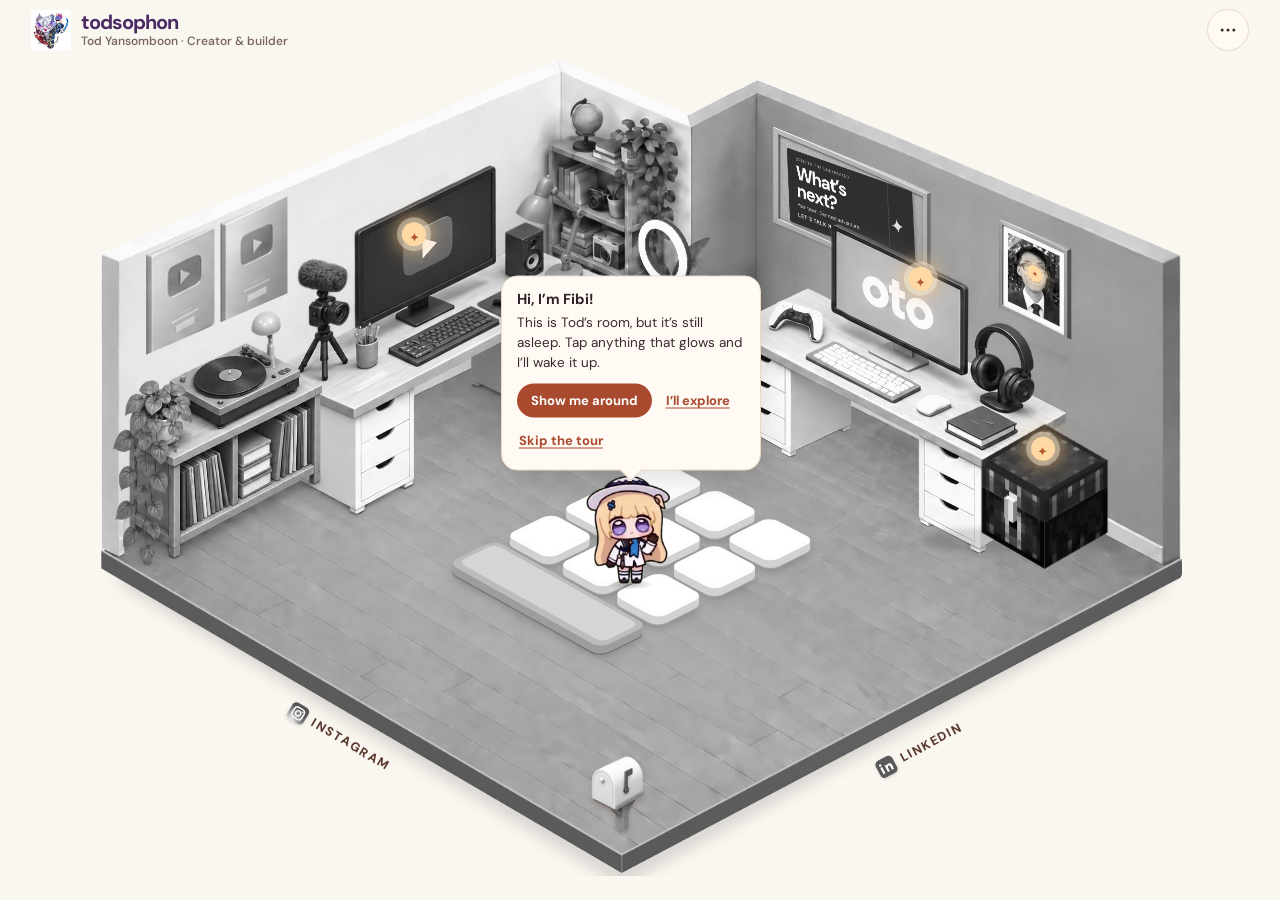
==== commit 9071b6bb: "Publish refreshed Frisson story, projects, and contact form" ====
--- a/index.html
+++ b/index.html
@@ -32,7 +32,6 @@
     <div class="room-menu">
       <button class="room-menu-button" id="room-menu-button" type="button" aria-expanded="false" aria-controls="room-menu" aria-label="Menu"><svg viewBox="0 0 24 24" width="20" height="20" fill="currentColor" aria-hidden="true"><circle cx="5" cy="12" r="1.8"/><circle cx="12" cy="12" r="1.8"/><circle cx="19" cy="12" r="1.8"/></svg></button>
       <div class="room-menu-list" id="room-menu" hidden>
-        <a data-open="oto" data-note="experiments" href="#work/oto">Insights & experiments</a>
         <a href="#about" data-open="about">About Tod</a>
         <a href="#resume" data-open="resume">Résumé</a>
         <a href="mailto:todsopon@hotmail.com">Email Tod</a>
@@ -60,7 +59,7 @@
           <p class="intro-copy"><strong>Hey, I'm Tod.</strong>I turn audience insights into content and product experiences.</p>
         </div>
         <div class="intro-actions"><button class="tour-button" id="tour-button">Explore my work <span aria-hidden="true">↗</span></button><button class="watch-reel" data-screening aria-label="Open my video gallery" title="Watch my videos"><span aria-hidden="true">▶</span></button></div>
-        <a class="current-role" data-open="oto" href="#work/oto"><span aria-hidden="true"></span> Currently at <strong>Frisson Labs / Oto</strong></a>
+        <a class="current-role" data-open="frisson" href="#work/frisson"><span aria-hidden="true"></span> Currently at <strong>Frisson Labs / Oto</strong></a>
       </div>
 
       <div class="scene-section" id="scene-section">
@@ -71,10 +70,8 @@
             <button class="wall-item wall-award wall-award-silver" type="button" data-wall-item="silver" data-w="75" data-h="100" data-open="youtube" data-milestone="silver" aria-label="Silver YouTube award: the first 100,000 subscribers. Drag along the wall, or tap to read the story"><img src="assets/wall-silver.webp" alt="" width="150" height="200" draggable="false"></button>
             <button class="wall-item wall-award wall-award-gold" type="button" data-wall-item="gold" data-w="75" data-h="100" data-open="youtube" data-milestone="gold" aria-label="Gold YouTube award: one million subscribers. Drag along the wall, or tap to read the story"><img src="assets/wall-gold.webp" alt="" width="150" height="200" draggable="false"></button>
             <div class="wall-item wall-pinboard" data-wall-item="pinboard" data-w="320" data-h="174">
-              <button class="pinboard-frame" type="button" data-open="oto" aria-label="Oto project pinboard. Drag along the wall, or tap to explore"><img src="assets/wall-corkboard.webp" alt="" width="640" height="348" draggable="false"></button>
-              <button class="board-note board-note-product" type="button" data-note="product" data-open="oto" aria-label="Oto app project: drag this photo on the board or tap to explore"><span class="note-photo" aria-hidden="true"><img src="assets/pin-app.webp" alt="" width="180" height="200" draggable="false"><span>APP</span></span></button>
-              <button class="board-note board-note-community" type="button" data-note="community" data-open="oto" aria-label="Oto game projects: drag this photo or tap to explore"><span class="note-photo" aria-hidden="true"><img src="assets/pin-games.webp" alt="" width="180" height="200" draggable="false"><span>GAMES</span></span></button>
-              <button class="board-note board-note-films" type="button" data-note="films" data-open="oto" aria-label="Oto AI video projects: drag this photo or tap to explore"><span class="note-photo" aria-hidden="true"><img src="assets/pin-films.webp" alt="" width="180" height="200" draggable="false"><span>FILMS</span></span></button>
+              <button class="pinboard-frame" type="button" aria-label="Adventure corkboard. Drag along the wall to rearrange"><img src="assets/wall-corkboard.webp" alt="" width="640" height="348" draggable="false"></button>
+              <a class="adventure-note" href="#contact" data-open="contact" aria-label="Hire Tod: get in touch"><span class="adventure-kicker">OPEN TO THE UNEXPECTED</span><strong>What’s<br>next?</strong><span class="adventure-orbit" aria-hidden="true">✦</span><em>Your team. Our next adventure.</em><b>LET’S TALK ↗</b></a>
             </div>
             <button class="wall-item wall-portrait" type="button" data-wall-item="portrait" data-w="150" data-h="172" data-open="about" aria-label="Meet Tod Yansomboon. Drag along the wall, or tap to read his story"><img src="assets/wall-frame.webp" alt="" width="300" height="345" draggable="false"></button>
           </div>
@@ -105,22 +102,21 @@
           <p id="placement-feedback" class="placement-feedback" role="status" aria-live="polite" aria-atomic="true">Choose a piece to start.</p>
         </div>
         <div class="list-view" id="list-view" hidden>
-          <a class="list-item" data-open="oto" href="#work/oto"><span class="list-number">01</span><span><strong>Oto / Frisson Labs</strong><small>Current role · Product, content & audience insights</small></span><span class="list-arrow">↗</span></a>
+          <a class="list-item" data-open="oto" href="#work/oto"><span class="list-number">01</span><span><strong>Oto Projects</strong><small>Current role · Product, content & audience insights</small></span><span class="list-arrow">↗</span></a>
           <a class="list-item" data-open="youtube" href="#work/youtube"><span class="list-number">02</span><span><strong>Creator story</strong><small>1.81M subscribers · September 2026</small></span><span class="list-arrow">↗</span></a>
           <a class="list-item" data-screening data-screening-filter="shorts" href="#videos"><span class="list-number">03</span><span><strong>Short-form videos</strong><small>YouTube Shorts & Instagram Reels</small></span><span class="list-arrow">↗</span></a>
-          <a class="list-item" data-open="oto" data-note="experiments" href="#work/oto"><span class="list-number">04</span><span><strong>Insights & experiments</strong><small>AI video workflows and a call-to-action test</small></span><span class="list-arrow">↗</span></a>
           <a class="list-item" data-open="about" href="#about"><span class="list-number">05</span><span><strong>The person behind the room</strong><small>From Thailand to Seattle, with a camera along the way</small></span><span class="list-arrow">↗</span></a>
         </div>
         <span class="visually-hidden room-save-status" id="room-save-status" role="status"></span>
         <span class="visually-hidden" id="fibi-instructions">Fibi wanders around the room. Click a spot on the floor to guide her, or focus Fibi and use the arrow keys.</span>
-        <span class="visually-hidden" id="board-instructions">The three pinned notes can be dragged around the Oto board and saved in this browser. Click a note to explore its subject.</span>
+        <span class="visually-hidden" id="board-instructions">Explore Oto in the treasure chest, or get in touch through the corkboard note.</span>
         <span class="visually-hidden" id="fibi-status" role="status" aria-live="polite"></span>
       </div>
     </section>
 
     <section class="work-strip" id="work-navigation" aria-label="Explore my work">
       <div class="strip-intro"><span class="eyebrow">SELECTED WORK</span><span>A few things<br>I've put into the world.</span></div>
-      <a class="work-button" data-open="oto" href="#work/oto"><span class="work-number">01</span><span class="work-copy"><strong>Oto <span class="work-company">/ Frisson Labs</span></strong><small>Current role · Product & content</small></span><span class="work-arrow" aria-hidden="true">↗</span></a>
+      <a class="work-button" data-open="frisson" href="#work/frisson"><span class="work-number">01</span><span class="work-copy"><strong>Oto <span class="work-company">/ Frisson Labs</span></strong><small>Current role · Product & content</small></span><span class="work-arrow" aria-hidden="true">↗</span></a>
       <a class="work-button" data-open="youtube" href="#work/youtube"><span class="work-number">02</span><span class="work-copy"><strong>Creator story</strong><small>1.81M subscribers · September 2026</small></span><span class="work-arrow" aria-hidden="true">↗</span></a>
       <a class="work-button" data-screening data-screening-filter="shorts" href="#videos"><span class="work-number">03</span><span class="work-copy"><strong>Short-form videos</strong><small>YouTube Shorts & Instagram Reels</small></span><span class="work-arrow" aria-hidden="true">↗</span></a>
     </section>
--- a/guided-room.css
+++ b/guided-room.css
@@ -144,10 +144,10 @@
 .pinboard-frame{position:absolute;inset:0;padding:0;border:0;background:none;cursor:grab;touch-action:none}
 .pinboard-frame:focus-visible{outline:2px solid #e9b44c;outline-offset:2px}
 .is-wall-dragging .pinboard-frame{cursor:grabbing}
-.cozy-room .wall-pinboard .board-note{position:absolute;width:17%;height:52%;padding:0;border:0;background:none;cursor:grab;touch-action:none;transform:none;scale:1}
-.cozy-room .wall-pinboard .board-note:hover,.cozy-room .wall-pinboard .board-note:focus-visible{outline:none;scale:1.05;filter:drop-shadow(0 2px 3px #402c3359)}
+.cozy-room .wall-pinboard .board-note{position:absolute;width:21%;height:60%;padding:0;border:0;background:none;cursor:grab;touch-action:none;transform:none;scale:1}
+.cozy-room .wall-pinboard .board-note:hover,.cozy-room .wall-pinboard .board-note:focus-visible{outline:none;scale:1.09;filter:drop-shadow(0 3px 5px #402c3380)}
 .cozy-room .wall-pinboard .board-note:after{content:none}
-.board-note .note-photo{position:absolute;inset:0;display:flex;flex-direction:column;gap:4%;padding:7% 7% 0;box-sizing:border-box;background:#fbf8f1;box-shadow:1px 2px 3px #402c3359;transform:rotate(var(--tilt,0deg));pointer-events:none}
+.board-note .note-photo{position:absolute;inset:0;display:flex;flex-direction:column;gap:4%;padding:7% 7% 0;box-sizing:border-box;background:#fffdf5;box-shadow:1px 3px 5px #402c3370;transform:rotate(var(--tilt,0deg));pointer-events:none}
 .board-note .note-photo img{display:block;width:100%;aspect-ratio:9/10;height:auto;object-fit:cover}
 .board-note .note-photo span{display:block;transform:none;padding:0;color:#4b3c43;font-size:9px;font-weight:900;letter-spacing:.06em;line-height:1;text-align:center;text-shadow:none}
 .board-note .note-photo:before{content:'';position:absolute;left:50%;top:-4%;width:10%;aspect-ratio:1;border-radius:50%;background:#d23a2c;box-shadow:0 1px 2px #0005;transform:translateX(-50%)}
@@ -183,7 +183,7 @@
   .wall-tag{transform:translate(-50%,calc(-100% - 2px))}
   .cozy-room.reveal-active .furniture-piece:not(.is-painted) .furniture-label,.cozy-room.reveal-active .wall-portrait:not(.is-painted):after{width:17px;height:17px;min-width:17px;font-size:10px;box-shadow:0 0 0 3px #fff4e266,0 0 12px 4px #f7c27e99}
   .cozy-room.reveal-active .furniture-piece:not(.is-painted) .furniture-label:after{font-size:10px}
-  .board-note .note-photo span{display:none}
+  .board-note .note-photo span{font-size:9px}
 }
 @media(prefers-reduced-motion:reduce){
   .cozy-room.reveal-active .furniture-piece:not(.is-painted) .furniture-label{animation:none}
@@ -193,6 +193,76 @@
 /* Chapter pages: plain headings, real images, and prose instead of labels, stat cards and pills. */
 .dialog-topbar .eyebrow{font-size:13px;font-weight:650;letter-spacing:0;text-transform:none}
 .oto-role{margin:10px 0 0;color:#7a6c83;font-size:14px}
+.project-dialog[data-chapter=oto]{width:min(1120px,calc(100% - 40px))}
+.oto-project-grid{display:grid;grid-template-columns:repeat(3,minmax(0,1fr));gap:18px;margin:28px 0 36px}
+.oto-featured{margin:28px 0 20px}
+.oto-featured-band{display:flex;height:400px;overflow:hidden;border-radius:16px;background:#eee7f5}
+.oto-featured-panel{position:relative;isolation:isolate;flex:1;min-width:0;margin-left:-30px;padding:0;border:0;overflow:hidden;text-align:left;background:#211735;color:#fff;clip-path:polygon(50px 0,100% 0,calc(100% - 50px) 100%,0 100%);transition:flex .45s ease}
+.oto-featured-panel:first-child{margin-left:0;clip-path:polygon(0 0,100% 0,calc(100% - 50px) 100%,0 100%)}
+.oto-featured-panel:last-child{clip-path:polygon(50px 0,100% 0,100% 100%,0 100%)}
+.oto-featured-panel:hover,.oto-featured-panel:focus-visible{flex:1}
+.oto-featured-background,.oto-featured-preview{position:absolute;inset:56px 0 auto;display:block;width:100%;height:190px;max-width:none;object-fit:contain;object-position:center;background:#eee7f5;transition:transform .45s ease,opacity .4s ease}
+.oto-featured-preview{opacity:0}
+.oto-featured-panel:hover .oto-featured-background,.oto-featured-panel:focus-visible .oto-featured-background{transform:scale(1.04)}
+.oto-featured-panel:hover .oto-featured-preview,.oto-featured-panel:focus-visible .oto-featured-preview{opacity:1;transform:scale(1.04)}
+.oto-featured-shade{position:absolute;inset:0;background:linear-gradient(0deg,#211735 0%,#211735 37%,transparent 55%)}
+.oto-featured-copy{position:absolute;z-index:2;left:50px;right:32px;bottom:24px;display:grid;gap:8px}
+.oto-featured-panel:first-child .oto-featured-copy{left:24px;right:45px}
+.oto-featured-copy small{font-size:10px;letter-spacing:1px;color:#ffffffd9}
+.oto-featured-copy strong{font-size:clamp(22px,2.4vw,29px);font-weight:650;letter-spacing:-.6px;line-height:1.1;color:#fff}
+.oto-featured-copy>span{font-size:12px;line-height:1.6;color:#ffffffe8;max-width:30ch}
+.oto-featured-tag{position:absolute;z-index:2;left:50px;top:20px;padding:7px 11px;border-radius:24px;background:#211735bd;border:1px solid #ffffff66;font-size:11px;color:#fff}
+.oto-featured-panel:first-child .oto-featured-tag{left:24px;background:var(--yellow);border-color:var(--yellow);color:var(--ink)}
+.oto-featured-panel:focus-visible{outline:3px solid var(--yellow);outline-offset:-7px}
+.oto-project-captures{display:grid;gap:24px;margin:28px 0}
+.oto-project-captures figure{margin:0}
+.oto-project-captures img{display:block;width:100%;height:auto;border:1px solid var(--line);border-radius:12px}
+.oto-project-captures figcaption{margin-top:8px;font-size:11px;color:var(--muted);line-height:1.6}
+.oto-card-media img{transition:transform .35s ease}
+.oto-project-card:hover .oto-card-media img,.oto-project-card:focus-visible .oto-card-media img{transform:scale(1.04)}
+@media(max-width:720px){.oto-featured-band{height:auto;display:block}.oto-featured-panel,.oto-featured-panel:first-child,.oto-featured-panel:last-child{display:block;width:100%;height:260px;margin:-6px 0 0;clip-path:polygon(0 14px,100% 0,100% calc(100% - 14px),0 100%)}.oto-featured-panel:first-child{margin:0;clip-path:polygon(0 0,100% 0,100% calc(100% - 14px),0 100%)}.oto-featured-panel:last-child{clip-path:polygon(0 14px,100% 0,100% 100%,0 100%)}.oto-featured-copy,.oto-featured-panel:first-child .oto-featured-copy{left:22px;right:24px;bottom:26px}.oto-featured-tag,.oto-featured-panel:first-child .oto-featured-tag{left:22px;top:25px}.oto-featured-background,.oto-featured-preview{object-position:50% 25%}}
+@media(prefers-reduced-motion:reduce){.oto-featured-panel,.oto-featured-background,.oto-featured-preview,.oto-card-media img{transition:none}.oto-featured-panel:hover .oto-featured-background,.oto-featured-panel:focus-visible .oto-featured-background,.oto-featured-panel:hover .oto-featured-preview,.oto-featured-panel:focus-visible .oto-featured-preview,.oto-project-card:hover .oto-card-media img,.oto-project-card:focus-visible .oto-card-media img{transform:none}}
+.oto-project-card{display:flex;flex-direction:column;min-width:0;padding:10px;border:1px solid var(--line);border-radius:18px;background:var(--white);text-align:left;color:var(--ink);overflow:hidden}
+.oto-project-card:hover{border-color:#b49bd8;box-shadow:0 6px 20px #21173512}
+.oto-project-card:focus-visible{outline:3px solid var(--violet);outline-offset:3px}
+.oto-project-card.is-featured{grid-column:span 2;display:grid;grid-template-columns:1fr 1fr;background:#f7f3fd;border-color:#c6b5db}
+.oto-card-media{position:relative;display:grid;place-items:center;aspect-ratio:16/9;background:#eee7f5;border-radius:12px;overflow:hidden}
+.oto-card-media img{display:block;width:100%;height:100%;object-fit:cover}
+.oto-card-media.is-character img{object-fit:contain;padding:16px}
+.oto-project-card.is-featured .oto-card-media{aspect-ratio:auto;min-height:220px}
+.oto-card-badge{position:absolute;top:12px;left:12px;padding:5px 10px;border-radius:20px;background:var(--yellow);color:var(--ink);font-size:11px;font-weight:650}
+.oto-card-copy{display:flex;flex-direction:column;gap:8px;padding:16px 8px 8px}
+.oto-card-copy small,.oto-detail-type{font-size:10px;letter-spacing:1px;color:var(--violet)}
+.oto-card-copy strong{font-size:20px;line-height:1.25;letter-spacing:-.4px;font-weight:650}
+.oto-card-copy>span{font-size:13px;line-height:1.6;color:var(--muted)}
+.oto-card-copy .oto-card-action{margin-top:auto;padding-top:14px;color:var(--violet);font-size:12px}
+.oto-card-path{font-size:20px;text-align:center;font-weight:650;line-height:1.4;color:#655080}
+.oto-project-back{display:block;min-height:44px;padding:8px 0;margin:16px 0;color:var(--violet);font-size:13px}
+.dialog-content .oto-detail-title{font-size:32px;line-height:1.15;letter-spacing:-1px;margin:12px 0 18px;max-width:700px}
+.oto-project-detail>p{max-width:760px;font-size:15px;line-height:1.7}
+.oto-project-detail h4{margin:28px 0 8px;font-size:18px}
+.oto-process{display:grid;grid-template-columns:repeat(4,minmax(0,1fr));gap:12px;list-style:none;counter-reset:step;padding:0;margin:28px 0 8px}
+.oto-process li{counter-increment:step;border:1px solid var(--line);border-radius:14px;padding:18px;font-size:14px;background:#f7f3fd}
+.oto-process li:before{content:counter(step,decimal-leading-zero);display:block;color:var(--violet);font-size:11px;margin-bottom:12px}
+.oto-character-example{margin:28px 0;background:#f7f3fd;border-radius:16px;padding:24px;text-align:center}
+.oto-character-example img{max-width:220px;width:100%;height:auto}
+.oto-character-example figcaption{font-size:12px;color:var(--muted)}
+.cozy-room .oto-board-link.room-tag{pointer-events:auto;cursor:pointer;opacity:1!important;visibility:visible!important;white-space:nowrap;z-index:30}
+.cozy-room .oto-board-link.room-tag:hover,.cozy-room .oto-board-link.room-tag:focus-visible{background:#f0e9fa;outline:2px solid var(--violet);outline-offset:3px}
+.pinboard-frame:after{content:'';position:absolute;inset:-14px;cursor:pointer}
+@media(max-width:760px){.oto-project-grid{grid-template-columns:1fr 1fr}.oto-project-card.is-featured{grid-column:span 2}.oto-process{grid-template-columns:1fr 1fr}}
+@media(max-width:480px){.oto-project-grid{grid-template-columns:1fr}.oto-project-card.is-featured{grid-column:auto;grid-template-columns:1fr}.oto-project-card.is-featured .oto-card-media{aspect-ratio:16/9;min-height:0}.oto-card-copy strong{font-size:19px}.project-dialog[data-chapter=oto]{width:calc(100% - 20px)}}
+.oto-traction-metrics{display:grid;grid-template-columns:repeat(3,minmax(0,1fr));gap:16px;margin:22px 0}
+.oto-traction-metrics>div{display:flex;flex-direction:column;padding:18px 16px;background:#f4eff7;border:1px solid #e5dce9;border-radius:14px}
+.oto-traction-metrics dt{font-size:13px;line-height:1.4;color:#65566f}
+.oto-traction-metrics dd{order:-1;margin:0 0 6px;font-size:32px;font-weight:700;letter-spacing:-1px;color:#493752}
+.oto-traction-metrics small{margin-top:10px;font-size:11px;line-height:1.5;color:#7a6c83}
+.oto-analytics summary{cursor:pointer;color:#65506f;font-size:14px;padding:10px 0}
+.oto-analytics summary:focus-visible{outline:2px solid #806092;outline-offset:4px}
+.oto-analytics figure{margin:16px 0 24px}
+.oto-analytics img{display:block;width:100%;height:auto;border:1px solid #e5dce9;border-radius:8px}
+.oto-analytics figcaption{margin-top:8px;font-size:12px;color:#7a6c83}
+@media(max-width:600px){.oto-traction-metrics{grid-template-columns:1fr;gap:10px}.oto-traction-metrics>div{padding:16px}.oto-traction-metrics dd{font-size:30px}}
 .project-dialog[data-chapter=oto] .dialog-content h2{max-width:620px;font-size:38px;letter-spacing:-1.4px}
 .project-dialog[data-chapter=oto] .dialog-lead{margin-top:18px}
 .oto-app,.oto-more,.reel-list{margin:40px 0 0}
@@ -284,3 +354,178 @@
 .cozy-room .character.is-held .character-button{transform-origin:51.5% 18%;animation:fibi-dangle 1.15s ease-in-out infinite}
 @keyframes fibi-dangle{0%,100%{rotate:-5deg}50%{rotate:5deg}}
 @media(prefers-reduced-motion:reduce){.cozy-room .character.is-held .character-button{animation:none}}
+.oto-creator-animation{position:absolute;inset:0;display:grid;place-items:start center;background:radial-gradient(ellipse at 50% 35%,#fbf5ff,#bba4d2);opacity:0;transition:opacity .4s ease;pointer-events:none}
+.oto-creator-sprite{position:absolute;top:12px;width:280px;height:280px;background-repeat:no-repeat;background-position:0 0;max-width:100%;aspect-ratio:1}
+.oto-creator-animation small{position:absolute;top:75px;left:24px;font-size:10px;color:#5c416f}
+.oto-featured-panel:hover .oto-creator-animation,.oto-featured-panel:focus-visible .oto-creator-animation{opacity:1}
+@media(max-width:720px){.oto-creator-sprite{width:200px;height:200px;top:-5px;right:12px}.oto-creator-animation small{top:65px}}
+@media(prefers-reduced-motion:reduce){.oto-creator-animation{transition:none}.cozy-room .wall-pinboard .board-note:hover,.cozy-room .wall-pinboard .board-note:focus-visible{scale:1}}
+.adventure-note{position:absolute;left:10%;top:12%;width:80%;height:75%;box-sizing:border-box;display:flex;flex-direction:column;justify-content:center;align-items:flex-start;gap:5px;padding:12px 18px;border-radius:4px;background:#302443;color:#fff9ee;text-decoration:none;transform:rotate(-3deg);box-shadow:3px 4px 6px #402c3359;text-align:left;overflow:hidden}
+.adventure-note:before{content:'';position:absolute;right:19%;top:0;bottom:0;border-left:1px dashed #fff9ee50}
+.adventure-kicker{font-size:7px;letter-spacing:1px;color:#d6c6e6}.adventure-note strong{font-size:34px;line-height:.9;letter-spacing:-1px;font-weight:800;z-index:1}.adventure-note em{font-size:9px;font-style:normal;color:#dfcfe9}.adventure-note b{font-size:10px;color:#f6cc79;letter-spacing:.06em}.adventure-orbit{position:absolute;right:7%;top:37%;font-size:33px;color:#f6cc79;transform:rotate(-10deg)}.adventure-note:hover,.adventure-note:focus-visible{background:#443057;outline:3px solid #f6cc79;outline-offset:2px}
+/* The chest sprite includes its own floor contact shadow. */
+.furniture-piece[data-furniture=plant] .furniture-art::before{content:none}
+.furniture-piece[data-furniture=plant] .furniture-sprite{transform:none}
+.furniture-piece[data-furniture=plant]{--furniture-hit-shape:polygon(10% 24%,55% 4%,94% 24%,94% 76%,54% 97%,10% 76%)}
+/* A rigid chest with a real hinged lid, rather than a tilted image. */
+.furniture-piece[data-furniture=plant] .furniture-art{container-type:size}
+.furniture-piece[data-furniture=plant] .furniture-sprite{display:none}
+.project-chest{position:absolute;left:22%;top:46%;width:64cqw;height:42cqw;transform-style:preserve-3d;transform:rotateX(-35.264deg) rotateY(-45deg);pointer-events:none}
+.chest-body,.chest-lid{position:absolute;inset:0;transform-style:preserve-3d}
+.chest-face{position:absolute;display:block;box-sizing:border-box;border:5cqw solid #503620;background-color:#bc812e;background-image:repeating-linear-gradient(0deg,transparent 0 8cqw,#e3aa4440 8cqw 16cqw),repeating-linear-gradient(90deg,#8d572533 0 9cqw,transparent 9cqw 18cqw);backface-visibility:hidden}
+.chest-front,.chest-back{width:64cqw;height:42cqw}
+.chest-front{transform:translateZ(21cqw)}.chest-back{transform:rotateY(180deg) translateZ(21cqw)}
+.chest-right,.chest-left{left:11cqw;width:42cqw;height:42cqw;background-color:#8c5b27}
+.chest-right{transform:rotateY(90deg) translateZ(32cqw)}.chest-left{transform:rotateY(-90deg) translateZ(32cqw)}
+.chest-top,.chest-bottom{width:64cqw;height:42cqw;background-color:#d59d40}
+.chest-top{transform:rotateX(90deg) translateZ(21cqw)}.chest-bottom{transform:rotateX(-90deg) translateZ(21cqw)}
+.chest-body .chest-top{background:#271b16;border-color:#76502b}
+.chest-lid{top:-9cqw;height:10cqw;transform-origin:50% 50% -21cqw;transition:transform .7s linear(0,.4,.8,1.06,1.12,1.03,.98,1);z-index:2}
+.chest-lid .chest-front,.chest-lid .chest-back{height:10cqw;border-width:3cqw}
+.chest-lid .chest-left,.chest-lid .chest-right{height:10cqw;border-width:3cqw}
+.chest-lid .chest-top,.chest-lid .chest-bottom{top:-16cqw}
+.chest-lid .chest-top{transform:rotateX(90deg) translateZ(5cqw)}.chest-lid .chest-bottom{transform:rotateX(-90deg) translateZ(5cqw)}
+.chest-lid .chest-front:after{content:'';position:absolute;left:42%;top:1cqw;width:8cqw;height:16cqw;background:linear-gradient(90deg,#ddd,#aaa);border:1cqw solid #797979;box-shadow:1cqw 1cqw 0 #392b25}
+.chest-glow{position:absolute;inset:-15cqw -5cqw;background:radial-gradient(ellipse,#ffe497aa,transparent 68%);opacity:0;transition:opacity .3s;transform:translateZ(0);pointer-events:none}
+.cozy-room:not(.is-arranging) .furniture-piece[data-furniture=plant]:is(:hover,:focus-within) .chest-lid,.furniture-piece[data-furniture=plant]:has(.is-awaiting-fibi) .chest-lid{transform:rotateX(105deg)}
+.cozy-room:not(.is-arranging) .furniture-piece[data-furniture=plant]:is(:hover,:focus-within) .chest-glow{opacity:.7}
+.furniture-piece[data-furniture=plant] .furniture-art:before{content:'';position:absolute;left:15%;top:83%;width:80%;height:15%;border-radius:50%;background:#4d291d30;filter:blur(3px)}
+@media(prefers-reduced-motion:reduce){.chest-lid,.chest-glow{transition:none}}
+
+/* Square voxel proportions and crisp 16-pixel wooden panels. */
+.project-chest{left:25%;top:43%;width:56cqw}
+.chest-face{border:4cqw solid #382817;background:#a7732e url('assets/chest-wood-pixels.svg') center/100% 100%;image-rendering:pixelated;box-shadow:inset 0 0 0 2cqw #78511f}
+.chest-front,.chest-back{width:56cqw;transform:translateZ(28cqw)}
+.chest-back{transform:rotateY(180deg) translateZ(28cqw)}
+.chest-left,.chest-right{left:0;width:56cqw;filter:brightness(.72)}
+.chest-right{transform:rotateY(90deg) translateZ(28cqw)}.chest-left{transform:rotateY(-90deg) translateZ(28cqw)}
+.chest-top,.chest-bottom{top:-7cqw;width:56cqw;height:56cqw}
+.chest-body .chest-top{background:#24170d;box-shadow:inset 0 0 0 2cqw #99672b}
+.chest-lid{top:-14cqw;height:14cqw;transform-origin:50% 50% -28cqw}
+.chest-lid .chest-front,.chest-lid .chest-back,.chest-lid .chest-left,.chest-lid .chest-right{height:14cqw;border-width:3cqw}
+.chest-lid .chest-top,.chest-lid .chest-bottom{top:-21cqw;filter:brightness(1.15)}
+.chest-lid .chest-top{transform:rotateX(90deg) translateZ(7cqw)}.chest-lid .chest-bottom{transform:rotateX(-90deg) translateZ(7cqw)}
+.chest-lid .chest-front:after{left:calc(50% - 4cqw);top:6cqw;width:8cqw;height:15cqw;border:0;background:linear-gradient(90deg,#a4a4a4 0 25%,#e0e0e0 25% 75%,#909090 75%);box-shadow:0 -2cqw #eee,0 2cqw #626262}
+/* Original Mojang Bedrock chest textures, split at the lid seam. */
+.chest-face{border:0;box-shadow:none;background-repeat:no-repeat;background-color:#70491f;image-rendering:pixelated}
+.chest-body .chest-front{height:35cqw;background-image:url('assets/minecraft-chest_front.png');background-size:100% 160%;background-position:bottom}
+.chest-body .chest-back,.chest-body .chest-left,.chest-body .chest-right{height:35cqw;background-image:url('assets/minecraft-chest_side.png');background-size:100% 160%;background-position:bottom}
+.chest-body .chest-top,.chest-body .chest-bottom{top:-10.5cqw;box-shadow:none}
+.chest-body .chest-top{transform:rotateX(90deg) translateZ(17.5cqw);background:#38270f;border:3cqw solid #795527}
+.chest-body .chest-bottom{transform:rotateX(-90deg) translateZ(17.5cqw);background-image:url('assets/minecraft-chest_top.png');background-size:100% 100%}
+.chest-lid{top:-21cqw;height:21cqw}
+.chest-lid .chest-front,.chest-lid .chest-back,.chest-lid .chest-left,.chest-lid .chest-right{height:21cqw;border:0;background-image:url('assets/minecraft-chest_side.png');background-size:100% 266.667%;background-position:top}
+.chest-lid .chest-front{background-image:url('assets/minecraft-chest_front.png')}
+.chest-lid .chest-front:after{content:none}
+.chest-lid .chest-top,.chest-lid .chest-bottom{top:-17.5cqw;border:0;background-image:url('assets/minecraft-chest_top.png');background-size:100% 100%;filter:none}
+.chest-lid .chest-top{transform:rotateX(90deg) translateZ(10.5cqw)}.chest-lid .chest-bottom{transform:rotateX(-90deg) translateZ(10.5cqw)}
+/* Match the reference's 14×14 chest and 5-pixel lid. */
+.chest-body .chest-front,.chest-body .chest-back,.chest-body .chest-left,.chest-body .chest-right{height:36cqw}
+.chest-body .chest-top,.chest-body .chest-bottom{top:-10cqw}
+.chest-body .chest-top{transform:rotateX(90deg) translateZ(18cqw)}
+.chest-body .chest-bottom{transform:rotateX(-90deg) translateZ(18cqw)}
+.chest-lid{top:-20cqw;height:20cqw}
+.chest-lid .chest-front,.chest-lid .chest-back,.chest-lid .chest-left,.chest-lid .chest-right{height:20cqw;background-size:100% 320%}
+.chest-lid .chest-top,.chest-lid .chest-bottom{top:-18cqw}
+.chest-lid .chest-top{transform:rotateX(90deg) translateZ(10cqw)}
+.chest-lid .chest-bottom{transform:rotateX(-90deg) translateZ(10cqw)}
+/* The silver clasp is a small cuboid attached to the moving lid. */
+.chest-latch{position:absolute;left:24cqw;top:15cqw;width:8cqw;height:16cqw;transform:translateZ(30cqw);transform-style:preserve-3d}
+.chest-latch i{position:absolute;display:block;background:#c3c3c3;image-rendering:pixelated}
+.chest-latch-front{inset:0;transform:translateZ(2cqw);background:linear-gradient(90deg,#b5b5b5 50%,#d0d0d0 50%)!important}
+.chest-latch-right{left:2cqw;top:0;width:4cqw;height:16cqw;transform:rotateY(90deg) translateZ(4cqw);background:#888!important}
+.chest-latch-left{left:2cqw;top:0;width:4cqw;height:16cqw;transform:rotateY(-90deg) translateZ(4cqw);background:#aaa!important}
+.chest-latch-top{left:0;top:6cqw;width:8cqw;height:4cqw;transform:rotateX(90deg) translateZ(8cqw);background:#e0e0e0!important}
+/* Ender chest variant using Mojang's original face textures. */
+.chest-body .chest-front,.chest-lid .chest-front{background-image:url('assets/minecraft-ender_chest_front.png')}
+.chest-body .chest-back,.chest-body .chest-left,.chest-body .chest-right,.chest-lid .chest-back,.chest-lid .chest-left,.chest-lid .chest-right{background-image:url('assets/minecraft-ender_chest_side.png')}
+.chest-lid .chest-top,.chest-lid .chest-bottom,.chest-body .chest-bottom{background-image:url('assets/minecraft-ender_chest_top.png')}
+.chest-body .chest-top{background:#071719;border-color:#263d3f}
+.chest-latch-front{background:linear-gradient(90deg,#b89b2b 50%,#e5ce55 50%)!important}
+.chest-latch-right{background:#8f7520!important}.chest-latch-left{background:#cab03d!important}.chest-latch-top{background:#f4e580!important}
+.chest-glow{background:radial-gradient(ellipse,#cc77ffaa,transparent 68%)}
+/* A pocket portal rests inside the chest; treasures rise only while open. */
+.chest-magic{position:absolute;inset:0;transform-style:preserve-3d;opacity:0;transition:opacity .25s;pointer-events:none}
+.chest-portal{position:absolute;left:7cqw;top:-4cqw;width:42cqw;height:42cqw;transform:rotateX(90deg);border-radius:50%;background:repeating-radial-gradient(ellipse,#f4d6ff 0 1cqw,#a257d0 2cqw 4cqw,#402864 5cqw 7cqw);box-shadow:0 0 8cqw #ad62ff,inset 0 0 8cqw #3a1565;animation:portal-pulse 2.6s ease-in-out infinite}
+.magic-shard{position:absolute;font-style:normal;color:#f4d8ff;font-size:15cqw;text-shadow:0 0 4cqw #c377ff;transform:translateZ(18cqw);animation:magic-rise 2.8s ease-in-out infinite}
+.shard-one{left:12cqw;top:-12cqw}.shard-two{left:30cqw;top:-22cqw;font-size:11cqw;animation-delay:-1s;color:#8ce5e8}.shard-three{left:39cqw;top:-4cqw;font-size:7cqw;animation-delay:-1.8s}
+.magic-spark{position:absolute;width:2cqw;height:2cqw;background:#ddb2ff;box-shadow:0 0 4cqw #cc6aff;transform:translateZ(24cqw);animation:magic-rise 2s ease-in-out infinite}
+.spark-one{left:8cqw;top:-5cqw}.spark-two{left:34cqw;top:-33cqw;animation-delay:-.6s}.spark-three{left:23cqw;top:-28cqw;animation-delay:-1.2s}.spark-four{left:45cqw;top:-16cqw;animation-delay:-1.6s}
+.cozy-room:not(.is-arranging) .furniture-piece[data-furniture=plant]:is(:hover,:focus-within) .chest-magic,.furniture-piece[data-furniture=plant]:has(.is-awaiting-fibi) .chest-magic{opacity:1;transition-delay:.18s}
+@keyframes portal-pulse{50%{filter:brightness(1.5);box-shadow:0 0 12cqw #bc74ff,inset 0 0 5cqw #63289a}}
+@keyframes magic-rise{0%,100%{translate:0 2cqw;opacity:.65}50%{translate:0 -6cqw;opacity:1}}
+@media(prefers-reduced-motion:reduce){.chest-magic{transition:none}.chest-portal,.magic-shard,.magic-spark{animation:none}}
+.chest-portal{top:-22cqw}
+.chest-magic{transition:visibility .25s;opacity:1;visibility:hidden}
+.cozy-room:not(.is-arranging) .furniture-piece[data-furniture=plant]:is(:hover,:focus-within) .chest-magic,.furniture-piece[data-furniture=plant]:has(.is-awaiting-fibi) .chest-magic{visibility:visible}
+/* Screen-facing particles escape the opening, clear of the lid's 3D plane. */
+.chest-particles{position:absolute;inset:0;z-index:5;pointer-events:none;opacity:0;transition:opacity .2s}
+.chest-particles i{position:absolute;left:var(--particle-x);top:57%;width:var(--particle-size);height:var(--particle-size);background:#ddb3ff;box-shadow:0 0 3cqw #c961ff,0 0 7cqw #ad44ff;animation:chest-particle-escape 2.6s linear infinite;animation-delay:var(--particle-delay);animation-play-state:paused}
+.chest-particles i:nth-child(3n){background:#b965ff;rotate:45deg}
+.chest-particles i:nth-child(4n){border-radius:50%;background:#f1d7ff}
+.cozy-room:not(.is-arranging) .furniture-piece[data-furniture=plant]:is(:hover,:focus-within) .chest-particles,.furniture-piece[data-furniture=plant]:has(.is-awaiting-fibi) .chest-particles{opacity:1;transition-delay:.2s}
+.cozy-room:not(.is-arranging) .furniture-piece[data-furniture=plant]:is(:hover,:focus-within) .chest-particles i,.furniture-piece[data-furniture=plant]:has(.is-awaiting-fibi) .chest-particles i{animation-play-state:running}
+@keyframes chest-particle-escape{0%{transform:translate(0,0) scale(.3);opacity:0}15%{opacity:1}70%{opacity:.9}100%{transform:translate(var(--particle-drift),-85cqw) scale(.5);opacity:0}}
+@media(prefers-reduced-motion:reduce){.chest-particles{transition:none}.chest-particles i{animation:none;top:30%;opacity:.8}}
+.chest-particles i{width:calc(var(--particle-size) + 2cqw);height:calc(var(--particle-size) + 2cqw);top:60%;background:#edcaff;box-shadow:0 0 4cqw 1cqw #c668ff,0 0 10cqw #ae35ff}
+@keyframes chest-particle-escape{0%{transform:translate(0,0) scale(.5);opacity:0}12%{opacity:1}75%{opacity:1}100%{transform:translate(var(--particle-drift),-115cqw) scale(.7);opacity:0}}
+/* Project screenshots need their full interface visible inside the angled cards. */
+@media(min-width:721px){
+  .oto-featured-panel{margin-left:-12px;clip-path:polygon(28px 0,100% 0,calc(100% - 28px) 100%,0 100%)}
+  .oto-featured-panel:first-child{clip-path:polygon(0 0,100% 0,calc(100% - 28px) 100%,0 100%)}
+  .oto-featured-panel:last-child{clip-path:polygon(28px 0,100% 0,100% 100%,0 100%)}
+  .oto-featured-copy,.oto-featured-panel:first-child .oto-featured-copy{left:34px;right:30px}
+  .oto-featured-copy strong{font-size:24px;line-height:1.18}
+  .oto-featured-tag,.oto-featured-panel:first-child .oto-featured-tag{left:34px;top:16px;font-size:10px}
+  .oto-creator-animation{bottom:155px}
+  .oto-creator-sprite{width:190px;height:190px;top:45px}
+  .oto-creator-animation small{top:28px;left:34px}
+}
+@media(max-width:720px){
+  .oto-featured-panel,.oto-featured-panel:first-child,.oto-featured-panel:last-child{height:370px}
+  .oto-featured-background,.oto-featured-preview{inset:58px 12px auto;width:calc(100% - 24px);height:170px;object-fit:contain}
+  .oto-featured-copy,.oto-featured-panel:first-child .oto-featured-copy{bottom:24px}
+  .oto-creator-animation{bottom:145px}
+  .oto-creator-sprite{top:40px}
+}
+/* Interface projects use readable, uncropped previews rather than video-style slashes. */
+.oto-featured-band{display:grid;grid-template-columns:repeat(3,minmax(0,1fr));gap:18px;height:auto;overflow:visible;border-radius:0;background:transparent}
+.oto-featured-panel,.oto-featured-panel:first-child,.oto-featured-panel:last-child{display:flex;flex-direction:column;isolation:isolate;min-width:0;width:100%;height:auto;margin:0;padding:12px;border:1px solid var(--line);border-radius:18px;clip-path:none;background:var(--white);color:var(--ink);transition:border-color .2s ease,box-shadow .2s ease}
+.oto-featured-panel:hover,.oto-featured-panel:focus-visible{border-color:#b49bd8;box-shadow:0 8px 24px #21173512}
+.oto-featured-background{position:relative;inset:auto;width:100%;height:auto;aspect-ratio:4/3;object-fit:contain;object-position:center;border-radius:10px;background:#f2eef7}
+.oto-featured-panel:hover .oto-featured-background,.oto-featured-panel:focus-visible .oto-featured-background{transform:none}
+.oto-featured-preview,.oto-featured-shade,.oto-creator-animation{display:none}
+.oto-featured-copy,.oto-featured-panel:first-child .oto-featured-copy{position:static;display:grid;gap:10px;margin:18px 6px 8px;text-align:left}
+.oto-featured-copy small{color:#70598a;font-size:10px;letter-spacing:1px}
+.oto-featured-copy strong{color:var(--ink);font-size:24px;line-height:1.2;letter-spacing:-.4px}
+.oto-featured-copy>span{color:var(--muted);font-size:13px;line-height:1.6;max-width:none}
+.oto-featured-tag,.oto-featured-panel:first-child .oto-featured-tag{position:static;order:3;align-self:flex-start;margin:auto 6px 6px;padding:12px 0 0;border:0;border-radius:0;background:transparent;color:#70598a;font-size:12px;font-weight:600}
+.oto-featured-panel:focus-visible{outline:3px solid var(--violet);outline-offset:3px}
+@media(max-width:850px){.oto-featured-band{grid-template-columns:1fr}.oto-featured-panel,.oto-featured-panel:first-child,.oto-featured-panel:last-child{height:auto}.oto-featured-background{aspect-ratio:16/9;max-height:300px}.oto-featured-copy,.oto-featured-panel:first-child .oto-featured-copy{margin:18px 8px 12px}}
+@media(prefers-reduced-motion:reduce){.oto-featured-panel{transition:none}}
+/* Give interface screenshots a large stage, with copy alongside rather than over them. */
+.oto-featured-band{grid-template-columns:1fr;gap:28px}
+.oto-featured-panel,.oto-featured-panel:first-child,.oto-featured-panel:last-child{display:grid;grid-template-columns:minmax(0,1.65fr) minmax(220px,1fr);grid-template-rows:1fr auto;column-gap:30px;padding:22px;border-radius:22px;background:#faf8fd;align-items:center}
+.oto-featured-background{grid-column:1;grid-row:1 / 3;aspect-ratio:4/3;max-height:none;width:100%;height:auto;padding:14px;box-sizing:border-box;object-fit:contain;background:#e9e1f2;border-radius:14px;box-shadow:0 8px 24px #3523451a}
+.oto-featured-copy,.oto-featured-panel:first-child .oto-featured-copy{grid-column:2;grid-row:1;align-self:end;margin:18px 4px 12px;gap:14px}
+.oto-featured-copy strong{font-size:clamp(25px,3vw,34px);line-height:1.12}
+.oto-featured-copy>span{font-size:15px;line-height:1.7;color:#594e65}
+.oto-featured-tag,.oto-featured-panel:first-child .oto-featured-tag{grid-column:2;grid-row:2;align-self:start;margin:0 4px 20px;padding:12px 0}
+@media(max-width:700px){
+ .oto-featured-panel,.oto-featured-panel:first-child,.oto-featured-panel:last-child{grid-template-columns:1fr;grid-template-rows:auto auto auto;gap:0;padding:14px}
+ .oto-featured-background{grid-column:1;grid-row:1;aspect-ratio:4/3;padding:8px}
+ .oto-featured-copy,.oto-featured-panel:first-child .oto-featured-copy{grid-column:1;grid-row:2;margin:22px 8px 12px}
+ .oto-featured-tag,.oto-featured-panel:first-child .oto-featured-tag{grid-column:1;grid-row:3;margin:0 8px 8px}
+}
+.contact-message-form{display:grid;gap:20px;margin:28px 0;padding:28px;border:1px solid var(--line);border-radius:20px;background:#faf8fd}
+.contact-message-form h3{margin:0;font-size:24px}
+.contact-message-fields{display:grid;grid-template-columns:1fr 1fr;gap:20px}
+.contact-message-form label{display:grid;gap:9px;font-size:14px;font-weight:600;color:var(--ink)}
+.contact-message-form input,.contact-message-form textarea{box-sizing:border-box;width:100%;min-width:0;padding:13px 15px;border:1px solid #d4cbdc;border-radius:10px;background:#fff;color:var(--ink);font:inherit;line-height:1.5}
+.contact-message-form textarea{resize:vertical;min-height:150px}
+.contact-message-form input:focus-visible,.contact-message-form textarea:focus-visible,.contact-message-send:focus-visible{outline:3px solid #9772bc;outline-offset:3px}
+.contact-message-form .source-note{margin:0}
+.contact-message-send{justify-self:start;padding:14px 23px;border:0;border-radius:999px;background:#382546;color:#fff;font:inherit;font-weight:600;cursor:pointer}
+.contact-message-send:hover{background:#543669}
+.contact-message-honeypot{position:absolute;width:1px;height:1px;overflow:hidden;clip-path:inset(50%)}
+@media(max-width:600px){.contact-message-form{padding:20px}.contact-message-fields{grid-template-columns:1fr}}
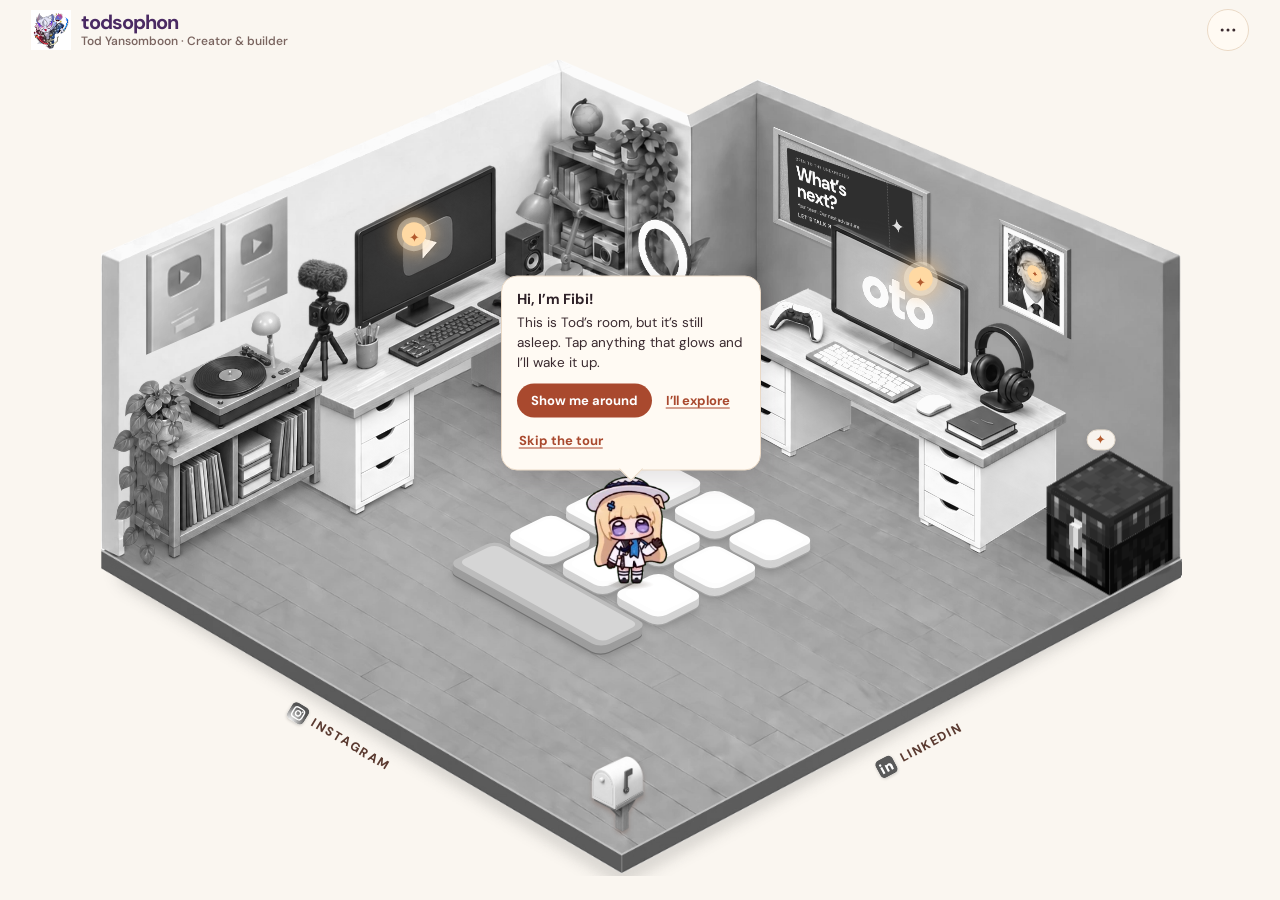
==== commit 8729599c: "Publish AI workflow case study and refreshed Frisson experience" ====
--- a/index.html
+++ b/index.html
@@ -102,7 +102,7 @@
           <p id="placement-feedback" class="placement-feedback" role="status" aria-live="polite" aria-atomic="true">Choose a piece to start.</p>
         </div>
         <div class="list-view" id="list-view" hidden>
-          <a class="list-item" data-open="oto" href="#work/oto"><span class="list-number">01</span><span><strong>Oto Projects</strong><small>Current role · Product, content & audience insights</small></span><span class="list-arrow">↗</span></a>
+          <a class="list-item" data-open="oto" href="#work/oto"><span class="list-number">01</span><span><strong>Things I built</strong><small>Current role · Product, content & audience insights</small></span><span class="list-arrow">↗</span></a>
           <a class="list-item" data-open="youtube" href="#work/youtube"><span class="list-number">02</span><span><strong>Creator story</strong><small>1.81M subscribers · September 2026</small></span><span class="list-arrow">↗</span></a>
           <a class="list-item" data-screening data-screening-filter="shorts" href="#videos"><span class="list-number">03</span><span><strong>Short-form videos</strong><small>YouTube Shorts & Instagram Reels</small></span><span class="list-arrow">↗</span></a>
           <a class="list-item" data-open="about" href="#about"><span class="list-number">05</span><span><strong>The person behind the room</strong><small>From Thailand to Seattle, with a camera along the way</small></span><span class="list-arrow">↗</span></a>
--- a/guided-room.css
+++ b/guided-room.css
@@ -529,3 +529,61 @@
 .contact-message-send:hover{background:#543669}
 .contact-message-honeypot{position:absolute;width:1px;height:1px;overflow:hidden;clip-path:inset(50%)}
 @media(max-width:600px){.contact-message-form{padding:20px}.contact-message-fields{grid-template-columns:1fr}}
+.ai-content-story{padding:28px;border:1px solid #d7c6e7;border-radius:22px;background:#faf7fd;margin:30px 0 42px}
+.ai-content-story h3{font-size:clamp(25px,3vw,34px);line-height:1.2}
+.ai-content-story figure{margin:24px 0}
+.ai-content-story img{display:block;width:100%;height:auto;border:1px solid var(--line);border-radius:12px;box-shadow:0 12px 30px #35234514}
+.ai-content-story figcaption{font-size:12px;color:#6b6074;margin-top:10px}
+@media(max-width:600px){.ai-content-story{padding:18px}}
+/* A persistent caption makes the chest’s purpose clear before interaction. */
+.cozy-room:not(.is-arranging) .furniture-piece[data-furniture=plant] .furniture-label{display:block;opacity:1;visibility:visible;position:absolute;left:50%;top:100%;transform:translate(-50%,8px);width:auto;height:auto;padding:5px 9px;border:1px solid #d8c9e6;border-radius:999px;background:#fffaf3f5;color:#493553;font-size:11px;font-weight:650;line-height:1.25;white-space:nowrap;box-shadow:0 2px 8px #30213c20;pointer-events:none}
+.cozy-room:not(.is-arranging) .furniture-piece[data-furniture=plant] .furniture-label{padding:3px 7px;font-size:10px;font-weight:650;line-height:1.25;box-shadow:0 2px 7px #3a2a2f1c}
+.cozy-room:not(.is-arranging) .furniture-piece[data-furniture=plant] .furniture-label:after,.cozy-room:not(.is-arranging) .furniture-piece[data-furniture=plant] .furniture-label:before{content:none}
+.ai-story-evidence{margin:24px 0}.ai-story-evidence img{display:block;max-width:100%;width:auto;max-height:520px;margin:0 auto;border-radius:12px;border:1px solid var(--line)}.ai-story-evidence figcaption{margin-top:12px;font-size:12px;line-height:1.6;color:#6b6074}
+.daily-operation{margin:28px 0;padding:28px;border:1px solid #d8c8e6;border-radius:22px;background:linear-gradient(135deg,#f6efff,#f0f6ff)}
+.daily-operation h3{font-size:clamp(24px,3vw,34px);line-height:1.2;margin:10px 0 16px}
+.daily-account-list{display:flex;flex-wrap:wrap;gap:8px;margin:24px 0}
+.daily-account-list span{padding:9px 12px;border:1px solid #d4c4e4;border-radius:999px;background:#fff;font-size:12px;color:#503468;font-weight:600}
+.daily-operation-flow{list-style:none;display:grid;grid-template-columns:repeat(2,minmax(0,1fr));gap:14px;padding:0;margin:24px 0}
+.daily-operation-flow li{padding:22px;border:1px solid #ded4e8;border-radius:15px;background:#ffffffdf}
+.daily-step-number{display:grid;place-items:center;width:36px;height:36px;border-radius:50%;background:#634181;color:#fff;font-size:14px;font-weight:700}
+.daily-operation-flow h4{font-size:19px;margin:16px 0 10px}.daily-operation-flow p{font-size:14px;line-height:1.65;margin:0}
+.daily-metric-strip{display:flex;flex-wrap:wrap;gap:10px;border-top:1px solid #d8c8e6;padding-top:20px;margin-bottom:18px}
+.daily-metric-strip span{font-size:12px;font-weight:600;padding:6px 10px;background:#e8def2;border-radius:6px}
+@media(max-width:600px){.daily-operation{padding:18px}.daily-operation-flow{grid-template-columns:1fr}}
+.daily-real-capture{margin:24px 0}.daily-real-capture img{display:block;width:100%;height:auto;border-radius:14px;border:1px solid #d4c4e4}.daily-real-capture figcaption{font-size:12px;line-height:1.6;color:#6b6074;margin-top:10px}
+.capture-walkthrough{display:grid;gap:28px;margin:24px 0}.capture-walkthrough figure{margin:0;min-width:0}.capture-walkthrough h4{font-size:20px;margin:0 0 14px}.capture-walkthrough img{display:block;width:100%;max-height:640px;object-fit:contain;object-position:left;background:#101323;border:1px solid #d4c4e4;border-radius:12px}.capture-walkthrough figcaption{margin-top:10px;color:#6b6074;font-size:12px;line-height:1.6}
+.daily-step-image{display:block;width:100%;height:220px;object-fit:contain;background:#101323;border:1px solid #d4c4e4;border-radius:9px;margin:14px 0 8px}.daily-step-caption{display:block;color:#6b6074;font-size:11px;line-height:1.5;margin-bottom:12px}
+.person-video-examples{display:grid;grid-template-columns:repeat(2,minmax(0,1fr));gap:24px;margin:26px 0}.person-video-examples h4{font-size:18px}.person-video-player{aspect-ratio:9/16;max-height:580px;background:#101323;border-radius:14px;overflow:hidden;margin:14px 0}.person-video-player button,.person-video-player iframe{display:block;width:100%;height:100%;border:0}.person-video-player button{background:#171324;color:#fff;font:inherit;cursor:pointer;padding:24px}.person-video-player button:focus-visible{outline:3px solid #bfa1e0;outline-offset:-5px}@media(max-width:600px){.person-video-examples{grid-template-columns:1fr}}
+.person-video-player video{display:block;width:100%;height:100%;object-fit:contain;background:#101323}
+/* Shorter reading flow, with the full step images still available. */
+.capture-walkthrough{grid-template-columns:repeat(2,minmax(0,1fr));gap:20px}.capture-walkthrough h4{font-size:16px}.capture-walkthrough img{max-height:300px}.project-section details>summary{cursor:pointer;font-size:18px;font-weight:650;padding:12px 0}.daily-operation-flow li{padding:16px}.daily-step-caption{font-size:10px}@media(max-width:650px){.capture-walkthrough{grid-template-columns:1fr}}
+.content-results{padding:24px;border:1px solid #d8c8e6;border-radius:18px;background:#faf7fd}.content-result-grid{display:grid;grid-template-columns:repeat(3,minmax(0,1fr));gap:18px;margin:24px 0}.content-result-grid article{padding:18px;background:#fff;border:1px solid var(--line);border-radius:12px}.content-result-grid strong{font-size:25px;color:#49315e;line-height:1.2}.content-result-grid p{font-size:13px;line-height:1.6}.person-video-examples:has(>article:only-child){grid-template-columns:minmax(0,380px);justify-content:center}@media(max-width:700px){.content-result-grid{grid-template-columns:1fr}}
+/* Keep the room captions quiet and consistent, including while arranging. */
+.cozy-room .furniture-piece .furniture-label,.cozy-room:not(.is-arranging) .furniture-piece[data-furniture=plant] .furniture-label{width:auto;height:auto;min-width:0;padding:3px 8px;border:1px solid #e1d7c9;border-radius:999px;background:#fffaf3ed!important;color:#4a3a35;font-size:11px;font-weight:600;line-height:1.25;white-space:nowrap;box-shadow:0 2px 6px #3a2a2f14;animation:none;pointer-events:none;transform:translate(-50%,-100%)}
+.cozy-room .furniture-piece .furniture-label:after,.cozy-room .furniture-piece .furniture-label:before{content:none!important}
+.cozy-room .furniture-piece[data-furniture=oto] .furniture-label{left:53%;top:24%}
+.cozy-room .furniture-piece[data-furniture=plant] .furniture-label,.cozy-room:not(.is-arranging) .furniture-piece[data-furniture=plant] .furniture-label{display:block;left:48%;top:6%;opacity:1;visibility:visible;transform:translate(-50%,-100%)}
+.cozy-room .furniture-piece[data-furniture=bookshelf] .furniture-label{display:none}
+.cozy-room .furniture-piece[data-furniture=plant] .furniture-art:before{content:'';position:absolute;left:17%;top:88%;width:73%;height:10%;border-radius:50%;background:#39291e55;filter:blur(2px);transform:rotate(-5deg);pointer-events:none}
+@media(max-width:760px){.cozy-room .furniture-piece .furniture-label,.cozy-room:not(.is-arranging) .furniture-piece[data-furniture=plant] .furniture-label{font-size:8.5px;padding:2px 6px}}
+/* Anchor the cube at the centre of its bottom diamond, not its front corner. */
+.cozy-room .furniture-piece[data-furniture=plant] .furniture-art:before{left:15%;top:71%;width:77%;height:25%;background:#39291e40;filter:blur(1px);transform:scaleY(.65)}
+/* Frisson follows the Videos gallery’s width, type scale, and visual rhythm. */
+.project-dialog[data-chapter=frisson]{width:min(1120px,calc(100% - 40px));max-width:none;border:1px solid #d4c6e8;border-radius:15px;background:var(--white)}
+.project-dialog[data-chapter=frisson] .dialog-topbar{padding:24px 36px 0;border:0;background:transparent}
+.project-dialog[data-chapter=frisson] .dialog-topbar .eyebrow{font-size:11px;letter-spacing:2px;color:var(--violet);text-transform:uppercase}
+.project-dialog[data-chapter=frisson] .dialog-content{padding:12px 36px 32px}
+.project-dialog[data-chapter=frisson] #dialog-title{font-family:var(--font,sans-serif);font-size:clamp(29px,4vw,38px);font-weight:650;letter-spacing:-1.5px;line-height:1.12;margin:10px 0 16px;max-width:850px}
+.project-dialog[data-chapter=frisson] .dialog-lead{font-size:14px;line-height:1.7;color:var(--muted);max-width:850px;margin:14px 0}
+.frisson-section-nav{margin:24px 0 28px}
+.project-dialog[data-chapter=frisson] .screening-featured{padding:0;margin:26px 0 38px}
+.project-dialog[data-chapter=frisson] h3{font-size:20px;font-weight:650;letter-spacing:-.3px}
+.project-dialog[data-chapter=frisson] .project-section>p{font-size:14px;line-height:1.75;color:var(--muted)}
+.frisson-story-grid{display:grid;grid-template-columns:repeat(2,minmax(0,1fr));gap:18px;margin:32px 0}
+.frisson-story-grid>.project-section{margin:0;padding:22px;border:1px solid var(--line);border-radius:18px;background:var(--white)}
+.frisson-story-grid>.project-section h3{margin:0 0 12px}
+.project-dialog[data-chapter=frisson] .content-results{background:var(--white);border-color:var(--line);border-radius:18px;margin-top:36px}
+.project-dialog[data-chapter=frisson] .dialog-footer{padding:20px 36px;border-top:1px solid var(--line);background:transparent}
+.project-dialog[data-chapter=frisson] [id^=frisson-]{scroll-margin-top:24px}
+@media(max-width:720px){.project-dialog[data-chapter=frisson]{width:calc(100% - 20px)}.project-dialog[data-chapter=frisson] .dialog-topbar{padding:22px 20px 0}.project-dialog[data-chapter=frisson] .dialog-content{padding:12px 20px 28px}.frisson-story-grid{grid-template-columns:1fr}.project-dialog[data-chapter=frisson] .dialog-footer{padding:20px}}
